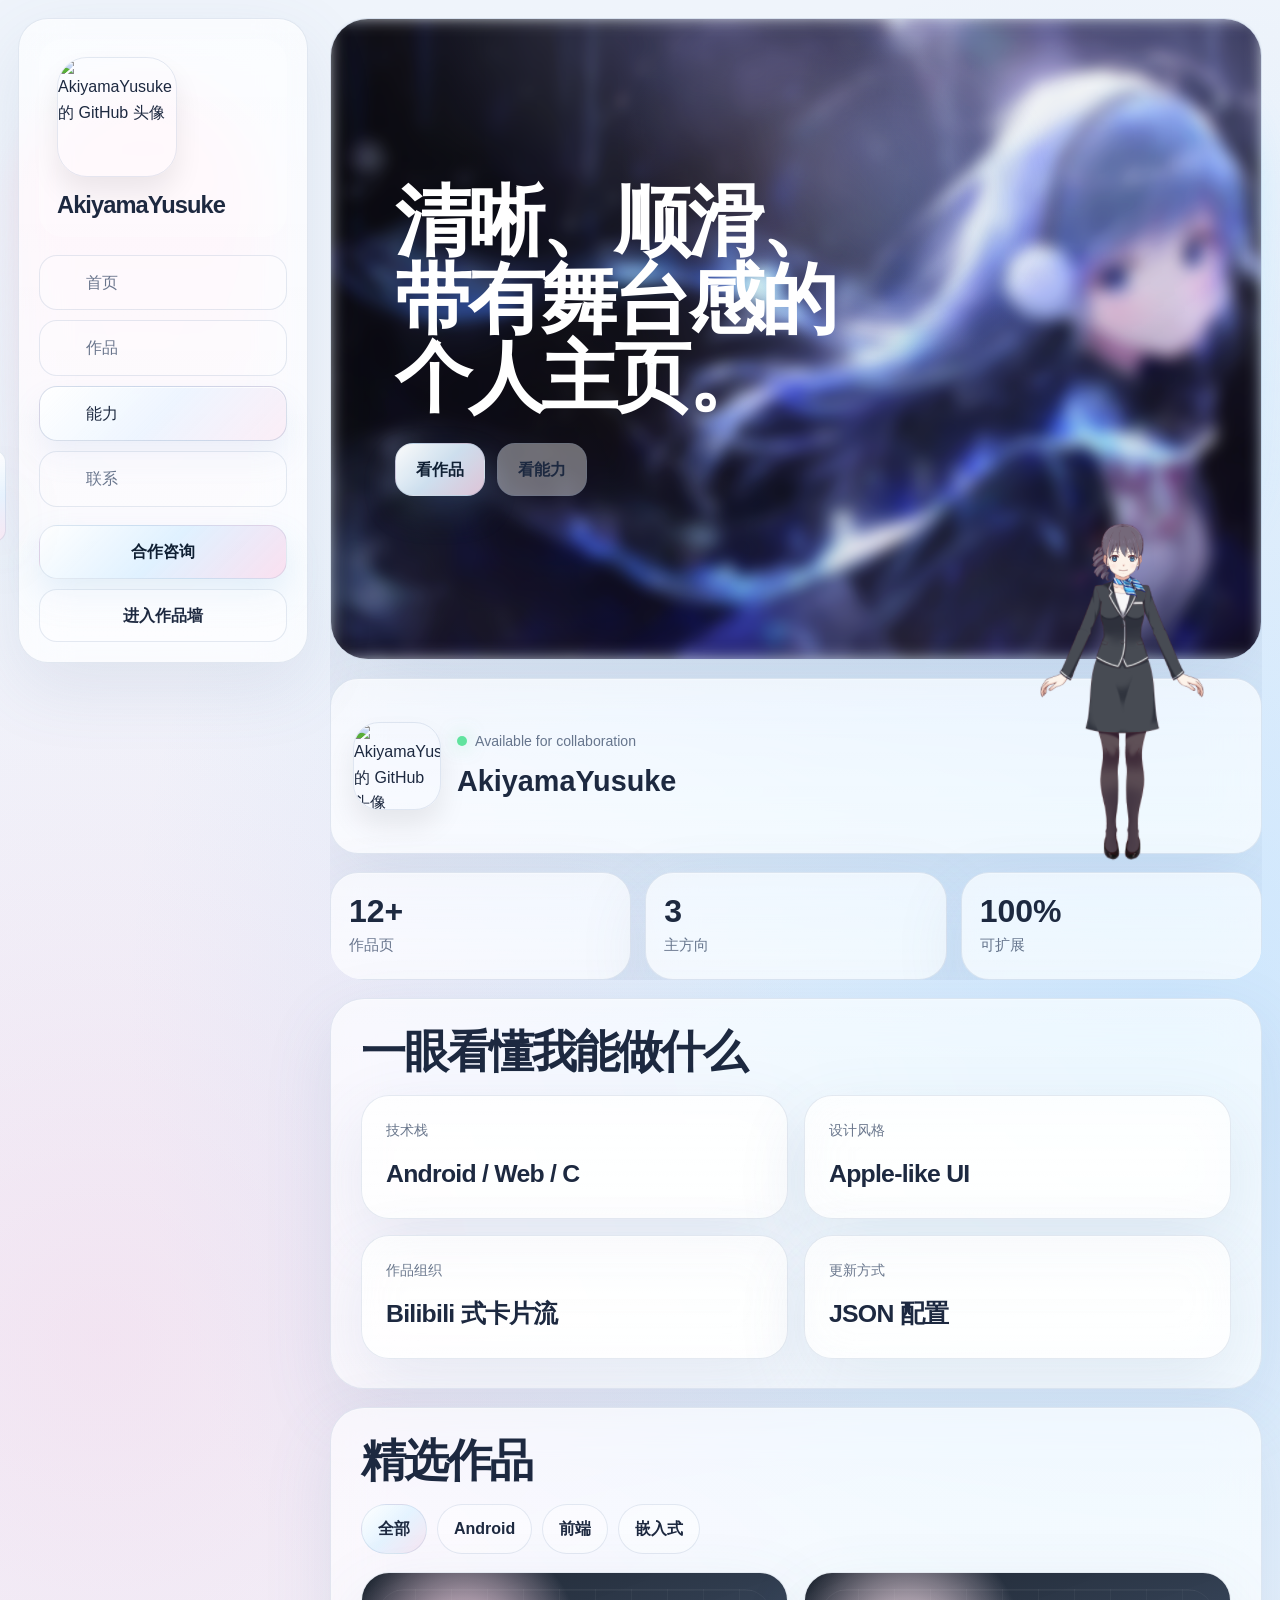
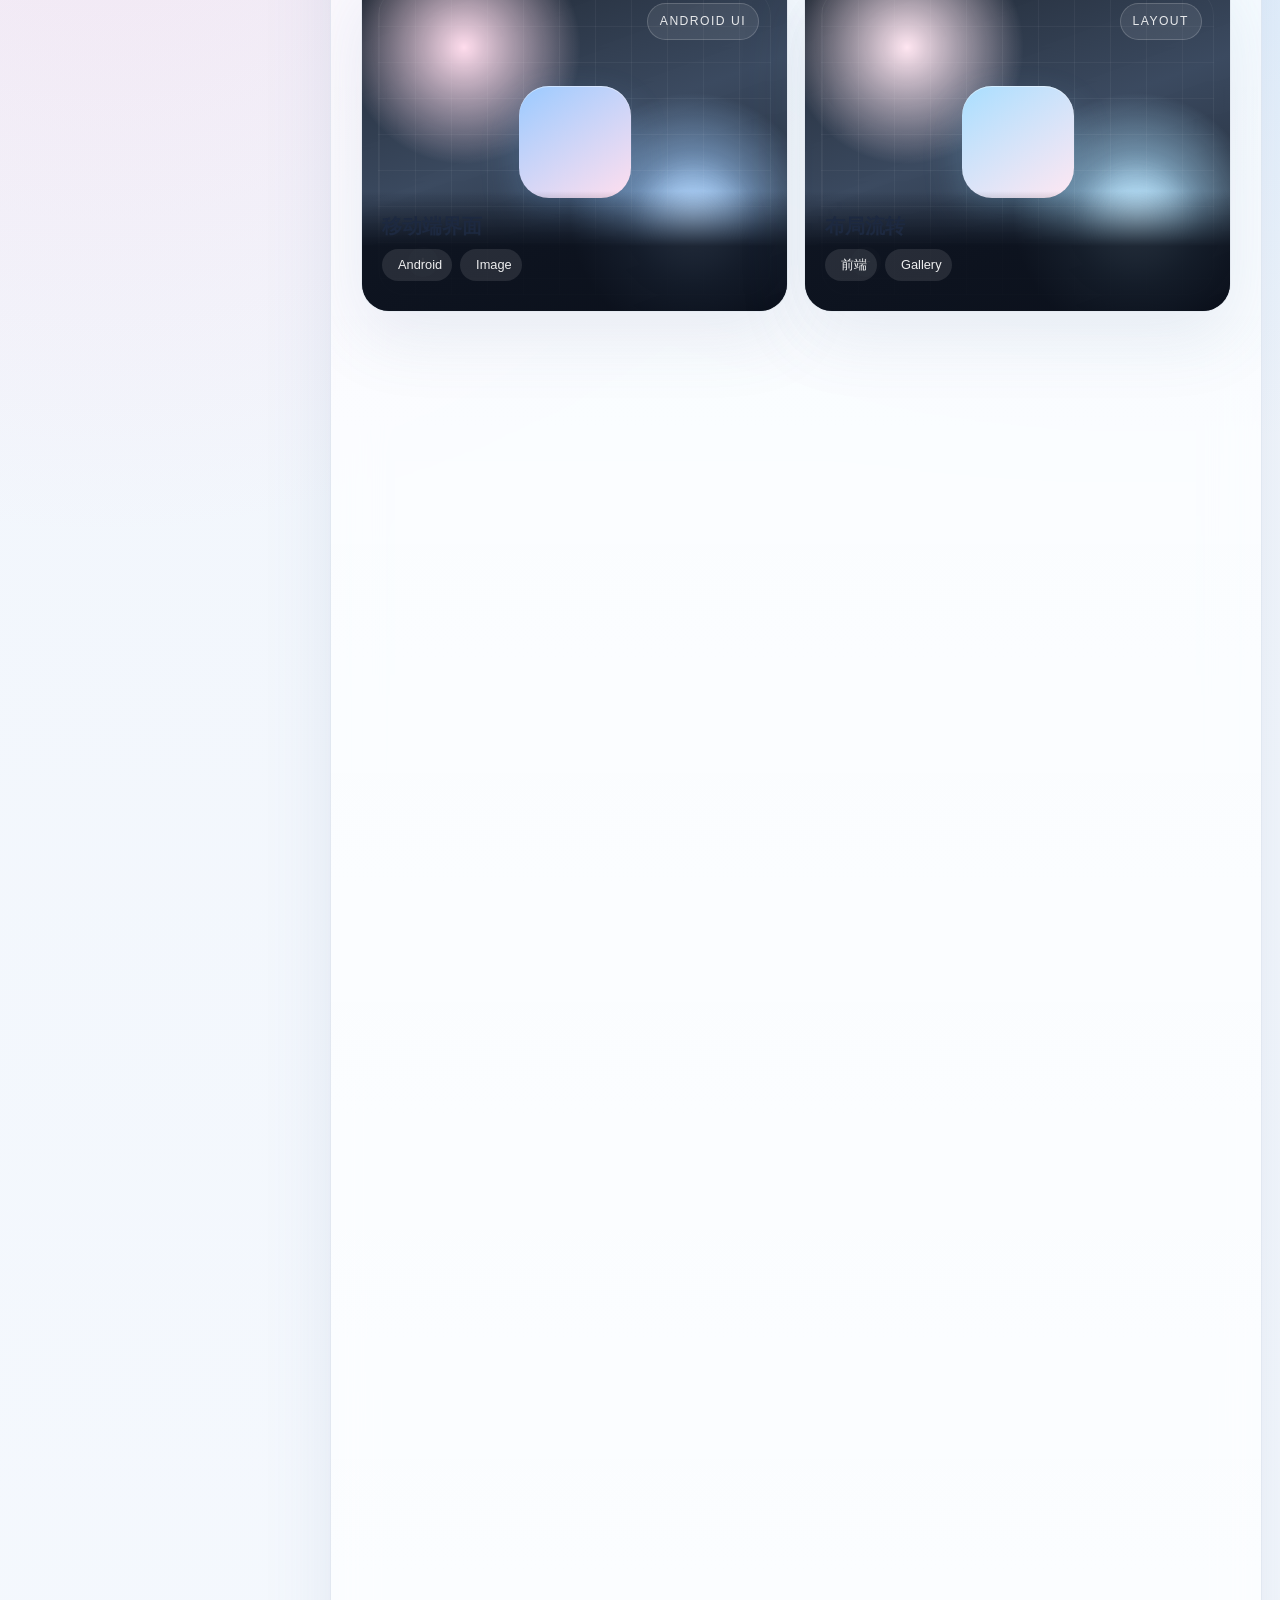
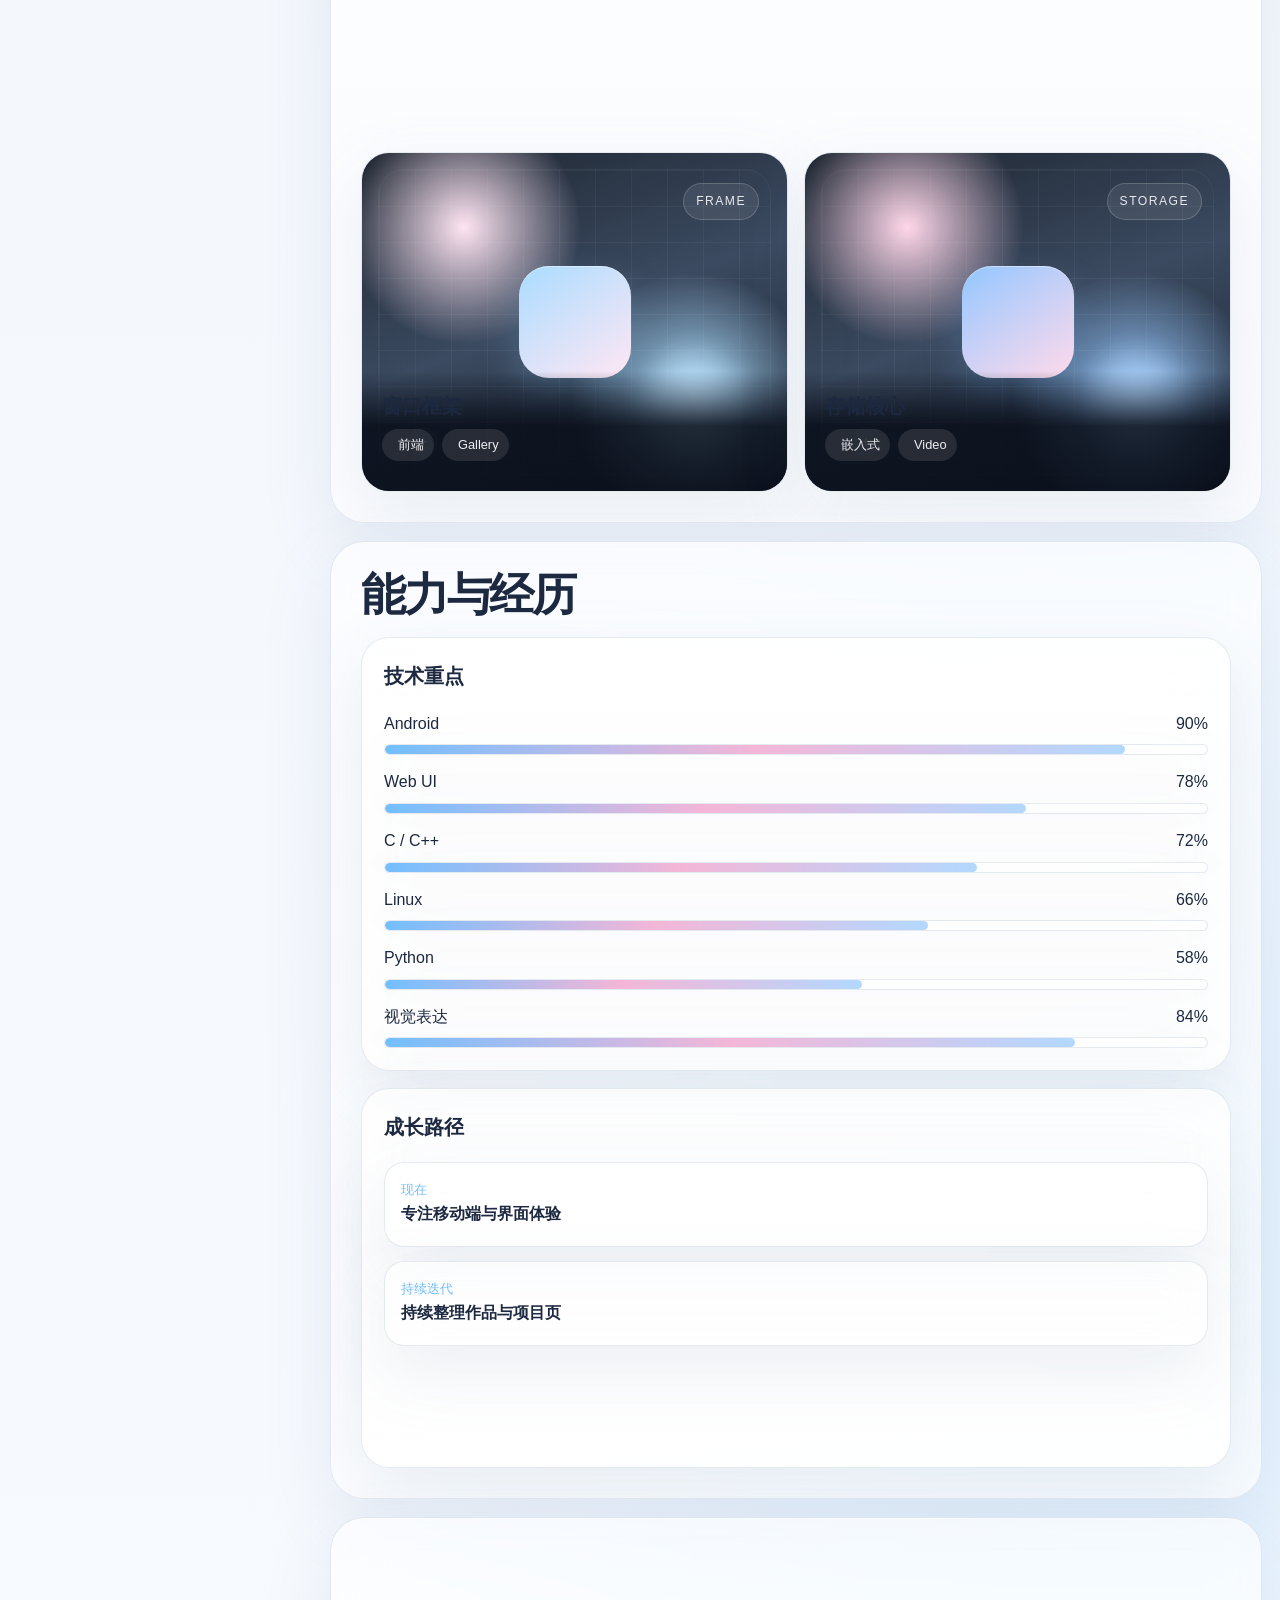
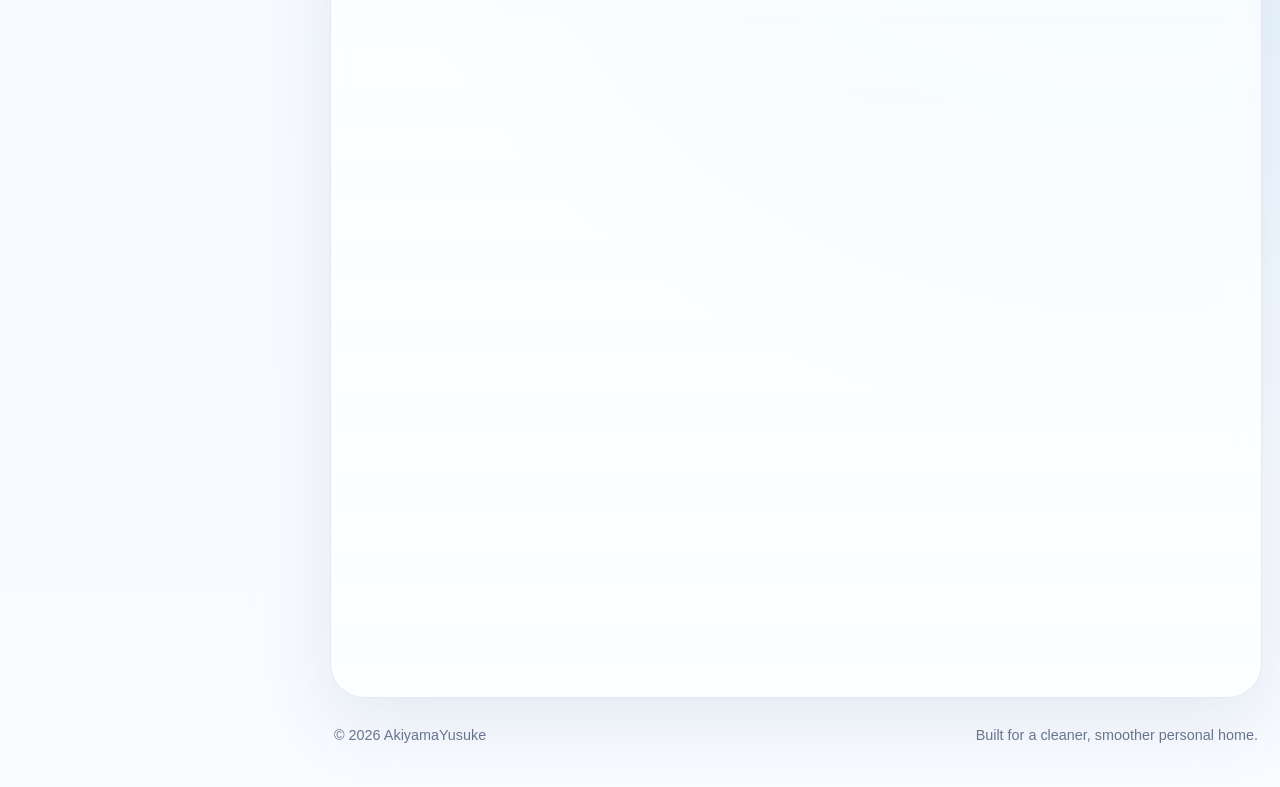
==== index.html @ f5b981e0 "更新网页架构" ====
<!DOCTYPE html>
<html lang="zh-CN" data-theme="light">
<head>
    <meta charset="utf-8">
    <meta http-equiv="X-UA-Compatible" content="IE=edge">
    <meta name="viewport" content="width=device-width, initial-scale=1">
    <meta name="description" content="Akiyama Yusuke 的个人主页，展示作品、技能和联系方式。">
    <meta name="theme-color" content="#eff5ff">
    <title>Akiyama Yusuke | Personal Home</title>
    <script>
        (function () {
            if (location.protocol !== 'file:') {
                return;
            }

            const serviceBase = 'http://127.0.0.1:8000';
            const targetUrl = `${serviceBase}/index.html${location.search || ''}${location.hash || ''}`;
            const probe = new Image();
            probe.onload = function () {
                location.replace(targetUrl);
            };
            probe.onerror = function () {
                document.documentElement.setAttribute('data-runtime-mode', 'file-fallback');
            };
            probe.src = `${serviceBase}/favicon.png?probe=20260507c`;
        })();
    </script>

    <link rel="icon" type="image/png" href="favicon.png">
    <link rel="stylesheet" href="css/font-awesome.min.css">
    <link rel="stylesheet" href="css/main.css">
</head>
<body>
    <canvas class="particle-trail" id="particleTrail" aria-hidden="true"></canvas>
    <canvas class="trail-overlay" id="trailOverlay" aria-hidden="true"></canvas>
    <canvas class="magic-trail" id="magicTrail" aria-hidden="true"></canvas>
    <button type="button" class="settings-trigger" id="settingsTrigger" aria-controls="settingsDrawer" aria-expanded="false" aria-label="打开设置">
        <i class="fa fa-chevron-right settings-trigger__arrow" aria-hidden="true"></i>
        <i class="fa fa-cog settings-trigger__gear" aria-hidden="true"></i>
    </button>
    <aside class="settings-drawer" id="settingsDrawer" aria-hidden="true">
        <div class="settings-drawer__panel">
            <div class="settings-drawer__head">
                <div>
                    <p class="eyebrow">Settings</p>
                    <h2>页面设置</h2>
                </div>
                <button type="button" class="settings-drawer__close" id="settingsClose" aria-label="关闭设置">
                    <i class="fa fa-times"></i>
                </button>
            </div>
            <div class="settings-drawer__content" id="settingsContent"></div>
        </div>
    </aside>
    <div class="page-shell">
        <div class="orb orb-pink"></div>
        <div class="orb orb-blue"></div>

        <aside class="sidebar glass-panel">
            <a class="brand" href="https://github.com/AkiyamaYusuke/" target="_blank" rel="noopener noreferrer" aria-label="打开 GitHub 主页">
                <img src="https://avatars.githubusercontent.com/u/79816362?v=4" alt="GitHub 头像" class="brand-avatar" id="brandAvatar">
                <span class="brand-copy">
                    <strong id="brandName">AkiyamaYusuke</strong>
                </span>
            </a>

            <nav class="sidebar-nav" aria-label="主导航">
                <a href="#home" class="nav-link is-active">
                    <i class="fa fa-home"></i>
                    <span>首页</span>
                </a>
                <a href="#portfolio" class="nav-link">
                    <i class="fa fa-play-circle"></i>
                    <span>作品</span>
                </a>
                <a href="#about" class="nav-link">
                    <i class="fa fa-diamond"></i>
                    <span>能力</span>
                </a>
                <a href="#contact" class="nav-link">
                    <i class="fa fa-envelope"></i>
                    <span>联系</span>
                </a>
            </nav>

            <div class="sidebar-actions">
                <a class="topbar-action" href="#contact">合作咨询</a>
                <a class="sidebar-ghost" href="#portfolio">进入作品墙</a>
            </div>
        </aside>

        <main class="content-stage">
            <section id="home" class="home-stage stage-panel">
                <div class="home-scene reveal">
                    <div class="home-backdrop tilt-card">
                        <div class="home-cover-layer" id="homeCoverLayer" aria-hidden="true"></div>
                        <div class="background-effects-layer" id="backgroundEffectsLayer" aria-hidden="true"></div>
                        <div class="background-overlay"></div>
                        <div class="home-copy">
                            <h2>清晰、顺滑、带有舞台感的个人主页。</h2>

                            <div class="home-actions">
                                <a class="btn btn-primary ripple" href="#portfolio">看作品</a>
                                <a class="btn btn-secondary ripple" href="#about">看能力</a>
                            </div>
                        </div>
                    </div>

                    <div class="home-meta-row">
                        <a class="glass-card profile-card tilt-card profile-link" href="https://github.com/AkiyamaYusuke/" target="_blank" rel="noopener noreferrer" aria-label="打开 GitHub 主页">
                            <img src="https://avatars.githubusercontent.com/u/79816362?v=4" alt="GitHub 头像" class="profile-image" id="profileAvatar">
                            <div>
                                <p class="profile-status"><span></span> Available for collaboration</p>
                                <h2 id="profileName">AkiyamaYusuke</h2>
                            </div>
                        </a>

                        <div class="home-metrics" id="homeMetrics"></div>
                    </div>
                </div>
            </section>

            <section class="section stage-panel">
                <div class="section-head reveal">
                    <div>
                        <h2>一眼看懂我能做什么</h2>
                    </div>
                </div>
                <div class="stats-grid" id="statsGrid"></div>
            </section>

            <section id="portfolio" class="section stage-panel">
                <div class="section-head reveal">
                    <div>
                        <h2>精选作品</h2>
                    </div>
                </div>

                <div class="filter-bar reveal" id="projectFilters" aria-label="作品筛选"></div>
                <div class="projects-grid" id="projectGrid"></div>
            </section>

            <section id="about" class="section stage-panel">
                <div class="section-head reveal">
                    <div>
                        <h2>能力与经历</h2>
                    </div>
                </div>

                <div class="split-grid">
                    <article class="glass-card reveal tilt-card">
                        <h3>技术重点</h3>
                        <div class="skills-list" id="skillsList"></div>
                    </article>

                    <article class="glass-card reveal tilt-card">
                        <h3>成长路径</h3>
                        <div class="timeline" id="timelineList"></div>
                    </article>
                </div>
            </section>

            <section id="contact" class="section stage-panel">
                <div class="section-head reveal">
                    <div>
                        <h2>联系我</h2>
                    </div>
                </div>

                <div class="contact-grid">
                    <article class="glass-card reveal tilt-card">
                        <h3>联系渠道</h3>
                        <div class="contact-list" id="contactList"></div>
                    </article>

                    <article class="glass-card reveal tilt-card">
                        <h3>快速入口</h3>
                        <div class="cta-stack">
                            <a class="btn btn-primary ripple" href="mailto:pymeia@163.com">发邮件</a>
                            <a class="btn btn-secondary ripple" href="https://github.com/AkiyamaYusuke/" target="_blank" rel="noopener noreferrer">看 GitHub</a>
                        </div>
                    </article>
                </div>
            </section>

            <footer class="footer">
                <span>© <span id="year"></span> <span id="footerName">Akiyama Yusuke</span></span>
                <span>Built for a cleaner, smoother personal home.</span>
            </footer>
        </main>
    </div>

    <section class="live2d-dock" id="live2dDock" aria-label="Live2D 角色">
        <div class="live2d-scale-popover" id="live2dScalePopover">
            <span>角色大小</span>
            <input type="range" id="dockScale" min="0.65" max="1.45" step="0.05" value="1">
        </div>
        <div class="live2d-stage" id="dockHandle">
            <iframe
                id="live2dFrame"
                class="live2d-frame"
                title="Live2D 角色"
                loading="eager"
                referrerpolicy="no-referrer"
            ></iframe>
            <div class="live2d-fallback" id="live2dFallback">
                <div class="fallback-orb"></div>
                <div class="fallback-face">
                    <span></span>
                    <span></span>
                    <i></i>
                </div>
            </div>
            <canvas id="live2dCanvas" class="live2d-canvas" aria-hidden="true"></canvas>
        </div>
    </section>

    <script src="js/effects/particle-primitives.js?v=20260507b"></script>
    <script src="js/effects/particle-network-effect.js?v=20260507b"></script>
    <script src="js/effects/trail-ripple-effect.js?v=20260507b"></script>
    <script src="js/effects/click-sigil-effect.js?v=20260507b"></script>
    <script src="js/effects/jellyfish-background-effect.js?v=20260507b"></script>
    <script src="js/effects/vendor/rainyday.js?v=20260507b"></script>
    <script src="js/effects/rain-glass-background-effect.js?v=20260507b"></script>
    <script src="js/config/runtime-path-resolver.js?v=20260507b"></script>
    <script src="js/config/generated-site-data.js?v=20260507b"></script>
    <script src="js/data/site-data-loader.js?v=20260507b"></script>
    <script src="js/settings/site-settings-store.js?v=20260507b"></script>
    <script src="js/settings/home-settings-config.js?v=20260507b"></script>
    <script src="js/settings/settings-drawer.js?v=20260507b"></script>
    <script src="js/background/background-effects-controller.js?v=20260507b"></script>
    <script src="js/live2d/live2d-dock-controller.js?v=20260507b"></script>
    <script src="js/main.js?v=20260507b"></script>
</body>
</html>
---- css/main.css ----
:root {
    --bg: #eff4fb;
    --bg-2: #f8fbff;
    --panel: rgba(255, 255, 255, 0.72);
    --panel-strong: rgba(255, 255, 255, 0.9);
    --panel-soft: rgba(255, 255, 255, 0.48);
    --line: rgba(96, 122, 168, 0.16);
    --line-strong: rgba(96, 122, 168, 0.24);
    --text: #1d2940;
    --muted: rgba(49, 66, 97, 0.72);
    --accent: #72bfff;
    --accent-2: #f4b6d7;
    --accent-3: #b3d8ff;
    --success: #60e39e;
    --shadow: 0 24px 70px rgba(88, 113, 154, 0.12);
    --shadow-strong: 0 32px 110px rgba(88, 113, 154, 0.18);
    --radius-xl: 34px;
    --radius-lg: 28px;
    --radius-md: 20px;
    --radius-sm: 14px;
    --sidebar-width: 318px;
    --cursor-x: 50%;
    --cursor-y: 30%;
    --home-cover-blur: 12px;
    --home-cover-scale: 1.035;
    --background-overlay-opacity: 0.72;
}

html[data-theme="dark"] {
    --bg: #09111d;
    --bg-2: #0d1728;
    --panel: rgba(18, 26, 43, 0.72);
    --panel-strong: rgba(18, 26, 43, 0.92);
    --panel-soft: rgba(18, 26, 43, 0.54);
    --line: rgba(255, 255, 255, 0.1);
    --line-strong: rgba(255, 255, 255, 0.18);
    --text: rgba(255, 255, 255, 0.94);
    --muted: rgba(255, 255, 255, 0.72);
    --accent: #84d4ff;
    --accent-2: #f4a8d0;
    --accent-3: #9ab9ff;
    --shadow: 0 24px 90px rgba(0, 0, 0, 0.28);
    --shadow-strong: 0 36px 130px rgba(0, 0, 0, 0.42);
}

* {
    box-sizing: border-box;
}

html {
    scroll-behavior: smooth;
}

body {
    margin: 0;
    min-height: 100vh;
    color: var(--text);
    background:
        radial-gradient(circle at 8% 24%, rgba(244, 182, 215, 0.28), transparent 18%),
        radial-gradient(circle at 91% 18%, rgba(114, 191, 255, 0.28), transparent 22%),
        radial-gradient(circle at 88% 80%, rgba(114, 191, 255, 0.16), transparent 18%),
        linear-gradient(180deg, var(--bg) 0%, var(--bg-2) 100%);
    font-family: -apple-system, BlinkMacSystemFont, "SF Pro Display", "SF Pro Text", "Segoe UI", sans-serif;
    line-height: 1.6;
    -webkit-font-smoothing: antialiased;
    text-rendering: optimizeLegibility;
    overflow-x: hidden;
}

body.settings-open {
    overflow: hidden;
}

body::before,
body::after {
    content: "";
    position: fixed;
    inset: 0;
    pointer-events: none;
}

body::before {
    background-image:
        linear-gradient(rgba(255, 255, 255, 0.035) 1px, transparent 1px),
        linear-gradient(90deg, rgba(255, 255, 255, 0.035) 1px, transparent 1px);
    background-size: 52px 52px;
    mask-image: radial-gradient(circle at center, black, transparent 82%);
    opacity: 0.2;
}

body::after {
    background: radial-gradient(circle at var(--cursor-x) var(--cursor-y), rgba(138, 206, 255, 0.16), transparent 20%);
    mix-blend-mode: screen;
}

a {
    color: inherit;
    text-decoration: none;
}

img,
canvas {
    display: block;
    max-width: 100%;
}

button,
input {
    font: inherit;
}

button {
    border: 0;
    background: none;
    color: inherit;
}

.page-shell {
    position: relative;
    display: grid;
    grid-template-columns: var(--sidebar-width) minmax(0, 1fr);
    gap: 22px;
    width: min(1460px, calc(100% - 36px));
    margin: 18px auto 40px;
    align-items: start;
}

.orb {
    position: fixed;
    inset: auto;
    width: 250px;
    height: 520px;
    border-radius: 999px;
    pointer-events: none;
    filter: blur(18px);
    opacity: 0.72;
    z-index: 0;
}

.orb-pink {
    left: 18px;
    top: 84px;
    background: linear-gradient(180deg, rgba(255, 214, 228, 0.82), rgba(255, 196, 222, 0.08));
}

.orb-blue {
    right: 22px;
    top: 64px;
    background: linear-gradient(180deg, rgba(168, 226, 255, 0.82), rgba(168, 226, 255, 0.1));
}

.glass-panel,
.section,
.glass-card,
.metric-card,
.stat-card,
.project-card,
.contact-item,
.timeline-item,
.skill-track {
    border: 1px solid var(--line);
    background: linear-gradient(180deg, color-mix(in srgb, var(--panel) 92%, transparent), color-mix(in srgb, var(--panel-strong) 78%, transparent));
    box-shadow: inset 0 1px 0 rgba(255, 255, 255, 0.24), var(--shadow);
    backdrop-filter: blur(24px) saturate(145%);
}

.particle-trail,
.trail-overlay,
.magic-trail {
    position: fixed;
    left: 0;
    top: 0;
    width: 100vw;
    height: 100vh;
    pointer-events: none;
    z-index: 118;
    opacity: 0.95;
}

.magic-trail {
    z-index: 120;
}

.trail-overlay {
    z-index: 119;
}

.settings-trigger {
    position: fixed;
    left: -8px;
    top: 50%;
    z-index: 130;
    display: flex;
    align-items: center;
    justify-content: center;
    gap: 6px;
    width: 14px;
    height: 92px;
    padding: 0 3px 0 7px;
    border-radius: 0 12px 12px 0;
    border: 1px solid var(--line);
    background: linear-gradient(180deg, rgba(255,255,255,0.9), rgba(230,243,255,0.82), rgba(251,230,242,0.82));
    box-shadow: var(--shadow);
    backdrop-filter: blur(18px) saturate(150%);
    overflow: hidden;
    transition: left 220ms ease, width 220ms ease, background 220ms ease, box-shadow 220ms ease, transform 220ms ease, opacity 220ms ease;
}

.settings-trigger:hover,
.settings-trigger:focus-visible,
.settings-trigger.is-open {
    left: 0;
    width: 48px;
}

.settings-trigger__arrow,
.settings-trigger__gear {
    color: color-mix(in srgb, var(--text) 82%, transparent);
    transition: opacity 220ms ease, transform 220ms ease;
}

.settings-trigger__arrow {
    font-size: 12px;
    opacity: 0.95;
    transform: translateX(0);
}

.settings-trigger__gear {
    font-size: 13px;
    opacity: 0;
    transform: translateX(-8px) rotate(-48deg) scale(0.82);
}

.settings-trigger:hover .settings-trigger__gear,
.settings-trigger:focus-visible .settings-trigger__gear,
.settings-trigger.is-open .settings-trigger__gear {
    opacity: 1;
    transform: translateX(0) rotate(0deg) scale(1);
}

.settings-trigger.is-open .settings-trigger__arrow {
    transform: rotate(180deg);
}

.settings-trigger.is-open {
    background: linear-gradient(180deg, rgba(255,255,255,0.98), rgba(210,235,255,0.88), rgba(247,220,236,0.88));
}

.settings-drawer {
    position: fixed;
    inset: 0;
    z-index: 129;
    pointer-events: none;
    background: rgba(6, 10, 18, 0);
    transition: background 220ms ease;
}

.settings-drawer.is-open {
    pointer-events: auto;
    background: rgba(6, 10, 18, 0.18);
}

.settings-drawer__panel {
    position: absolute;
    left: 68px;
    top: 50%;
    transform: translate3d(-18px, -50%, 0);
    width: min(360px, calc(100vw - 96px));
    max-height: calc(100vh - 48px);
    overflow: auto;
    padding: 20px;
    border-radius: 28px;
    border: 1px solid var(--line);
    background: linear-gradient(180deg, rgba(255,255,255,0.94), rgba(239,246,255,0.88), rgba(252,236,244,0.88));
    box-shadow: var(--shadow-strong);
    backdrop-filter: blur(22px) saturate(160%);
    opacity: 0;
    transition: transform 220ms ease, opacity 220ms ease;
}

.settings-drawer.is-open .settings-drawer__panel {
    transform: translate3d(0, -50%, 0);
    opacity: 1;
}

.settings-drawer__head,
.settings-item__row,
.settings-toggle {
    display: flex;
    align-items: center;
    justify-content: space-between;
    gap: 16px;
}

.settings-drawer__close {
    display: grid;
    place-items: center;
    width: 40px;
    height: 40px;
    border-radius: 14px;
    border: 1px solid var(--line);
    background: rgba(255,255,255,0.58);
}

.settings-drawer__content,
.settings-section,
.settings-section__body,
.settings-choice {
    display: grid;
    gap: 14px;
}

.settings-drawer__content {
    margin-top: 18px;
}

.settings-section {
    padding: 16px;
    border-radius: 22px;
    border: 1px solid var(--line);
    background: rgba(255,255,255,0.34);
}

.settings-section__head h3,
.settings-item__label,
.settings-toggle__label {
    margin: 0;
}

.settings-item,
.settings-toggle {
    padding: 14px;
    border-radius: 18px;
    border: 1px solid var(--line);
    background: rgba(255,255,255,0.48);
}

.settings-choice {
    grid-template-columns: repeat(3, minmax(0, 1fr));
}

.settings-choice__option {
    padding: 12px 10px;
    border-radius: 14px;
    border: 1px solid var(--line);
    background: rgba(255,255,255,0.45);
    color: var(--muted);
}

.settings-choice__option.is-active,
.settings-toggle.is-active {
    color: var(--text);
    background: linear-gradient(135deg, rgba(255,255,255,0.96), rgba(223,242,255,0.84), rgba(249,226,239,0.8));
    border-color: var(--line-strong);
}

.settings-range {
    width: 100%;
    accent-color: var(--accent);
    cursor: pointer;
}

.settings-range::-webkit-slider-thumb {
    cursor: pointer;
}

.settings-range::-moz-range-thumb {
    cursor: pointer;
}

.settings-drawer.is-scrubbing .settings-drawer__panel {
    will-change: transform;
}

.settings-toggle__pill {
    position: relative;
    width: 48px;
    height: 28px;
    flex: 0 0 auto;
    border-radius: 999px;
    background: rgba(136, 154, 184, 0.26);
    border: 1px solid rgba(96, 122, 168, 0.14);
}

.settings-toggle__dot {
    position: absolute;
    top: 3px;
    left: 3px;
    width: 20px;
    height: 20px;
    border-radius: 50%;
    background: rgba(255, 255, 255, 0.96);
    box-shadow: 0 6px 14px rgba(60, 84, 122, 0.18);
    transition: transform 180ms ease;
}

.settings-toggle.is-active .settings-toggle__pill {
    background: linear-gradient(135deg, rgba(114, 191, 255, 0.9), rgba(244, 182, 215, 0.76));
    border-color: rgba(114, 191, 255, 0.28);
}

.settings-toggle.is-active .settings-toggle__dot {
    transform: translateX(20px);
}

.pointer-burst {
    position: fixed;
    left: 0;
    top: 0;
    width: 18px;
    height: 18px;
    margin-left: -9px;
    margin-top: -9px;
    border-radius: 50%;
    border: 1px solid rgba(114, 191, 255, 0.72);
    box-shadow: 0 0 0 8px rgba(244, 182, 215, 0.14);
    pointer-events: none;
    z-index: 119;
    animation: pointer-burst 620ms ease-out forwards;
}

@keyframes pointer-burst {
    0% {
        opacity: 0.9;
        transform: scale(0.7);
    }
    100% {
        opacity: 0;
        transform: scale(4.2);
    }
}

.sidebar {
    position: sticky;
    top: 18px;
    z-index: 3;
    display: grid;
    gap: 18px;
    padding: 20px;
    border-radius: 30px;
}

.brand {
    display: flex;
    flex-direction: column;
    align-items: flex-start;
    gap: 16px;
    padding: 18px;
    border-radius: 24px;
    background: rgba(255, 255, 255, 0.28);
    transition: transform 180ms ease, background 180ms ease, box-shadow 180ms ease;
}

.brand:hover,
.nav-link:hover,
.btn:hover,
.topbar-action:hover,
.sidebar-ghost:hover {
    transform: translateY(-1px);
}

.brand-avatar {
    width: 120px;
    height: 120px;
    border-radius: 30px;
    object-fit: cover;
    border: 1px solid var(--line);
    box-shadow: 0 16px 28px rgba(0, 0, 0, 0.08);
}

.brand-copy {
    display: flex;
    flex-direction: column;
    gap: 6px;
    min-width: 0;
    width: 100%;
}

.brand-copy strong {
    font-size: 1.48rem;
    line-height: 1.08;
    letter-spacing: -0.04em;
}

.brand-copy small {
    font-size: 0.96rem;
    line-height: 1.45;
}

.brand-copy small {
    color: var(--muted);
}

.eyebrow {
    margin: 0;
    color: var(--accent);
    font-size: 0.8rem;
    letter-spacing: 0.18em;
    text-transform: uppercase;
}

.sidebar-nav {
    display: grid;
    gap: 10px;
}

.nav-link,
.btn,
.topbar-action,
.sidebar-ghost {
    transition: transform 180ms ease, background 180ms ease, color 180ms ease, border-color 180ms ease, box-shadow 180ms ease, opacity 180ms ease;
}

.nav-link {
    display: flex;
    align-items: center;
    gap: 12px;
    padding: 14px 16px;
    border: 1px solid var(--line);
    border-radius: 18px;
    color: var(--muted);
    background: rgba(255, 255, 255, 0.22);
}

.nav-link i {
    width: 18px;
    text-align: center;
}

.nav-link.is-active {
    color: var(--text);
    background: linear-gradient(135deg, rgba(255, 255, 255, 0.96), rgba(234, 244, 255, 0.82), rgba(251, 234, 244, 0.76));
    border-color: var(--line-strong);
    box-shadow: inset 0 1px 0 rgba(255, 255, 255, 0.7), 0 16px 30px rgba(120, 168, 217, 0.12);
}

.theme-card,
.effects-card {
    display: none;
}

.sidebar-actions {
    display: grid;
    gap: 10px;
}

.topbar-action,
.btn,
.sidebar-ghost {
    display: inline-flex;
    align-items: center;
    justify-content: center;
    gap: 8px;
    border-radius: 18px;
    cursor: pointer;
}

.topbar-action,
.btn-primary {
    color: #102034;
    background: linear-gradient(135deg, rgba(255, 255, 255, 0.98), rgba(221, 240, 255, 0.92), rgba(250, 220, 238, 0.88));
    box-shadow: 0 16px 34px rgba(115, 176, 224, 0.18);
}

.topbar-action,
.sidebar-ghost,
.btn {
    padding: 13px 18px;
    border: 1px solid var(--line);
    font-weight: 600;
}

.sidebar-ghost,
.btn-secondary,
.filter-btn {
    background: color-mix(in srgb, var(--panel-soft) 82%, transparent);
    color: var(--text);
}

.content-stage {
    position: relative;
    z-index: 2;
    display: grid;
    gap: 18px;
}

.stage-panel,
.section {
    position: relative;
    overflow: hidden;
    border-radius: var(--radius-xl);
}

.section {
    padding: 30px;
}

.home-stage {
    padding: 0;
    background: transparent;
    border: 0;
    box-shadow: none;
}

.home-scene {
    display: grid;
    gap: 18px;
}

.home-backdrop {
    position: relative;
    min-height: 640px;
    overflow: hidden;
    border-radius: 38px;
    border: 1px solid var(--line);
    box-shadow: var(--shadow-strong);
    transform-style: preserve-3d;
}

.home-backdrop::after {
    content: "";
    position: absolute;
    inset: -18%;
    background:
        radial-gradient(circle at var(--cursor-x) var(--cursor-y), rgba(255, 214, 233, 0.15), transparent 20%),
        radial-gradient(circle at calc(var(--cursor-x) + 8%) calc(var(--cursor-y) + 4%), rgba(114, 191, 255, 0.12), transparent 18%);
    pointer-events: none;
}

.home-cover-layer,
.home-cover-image,
.home-cover-icon,
.background-effects-layer {
    position: absolute;
    inset: 0;
    width: 100%;
    height: 100%;
}

.home-cover-image {
    object-fit: cover;
    filter: blur(var(--home-cover-blur)) saturate(1.06) contrast(1.02);
    transform: scale(var(--home-cover-scale)) translate3d(var(--home-shift-x, 0px), var(--home-shift-y, 0px), 0);
    transition: transform 180ms ease-out;
}

.home-cover-icon {
    overflow: hidden;
    background:
        radial-gradient(circle at 24% 24%, color-mix(in srgb, var(--cover-accent-soft) 92%, white) 0%, transparent 26%),
        radial-gradient(circle at 78% 70%, color-mix(in srgb, var(--cover-accent) 78%, white) 0%, transparent 28%),
        linear-gradient(140deg, rgba(18, 29, 44, 0.9), rgba(29, 44, 68, 0.82) 48%, rgba(14, 22, 34, 0.92));
    transform: scale(var(--home-cover-scale)) translate3d(var(--home-shift-x, 0px), var(--home-shift-y, 0px), 0);
    transition: transform 180ms ease-out;
}

.home-cover-grid,
.home-cover-rings,
.home-cover-core {
    position: absolute;
    inset: 0;
}

.home-cover-grid {
    background-image:
        linear-gradient(rgba(255, 255, 255, 0.06) 1px, transparent 1px),
        linear-gradient(90deg, rgba(255, 255, 255, 0.06) 1px, transparent 1px);
    background-size: 54px 54px;
    mask-image: linear-gradient(180deg, rgba(0, 0, 0, 0.95), rgba(0, 0, 0, 0.24));
}

.home-cover-core {
    display: grid;
    place-items: center;
    gap: 18px;
}

.home-cover-core i {
    width: 164px;
    height: 164px;
    display: grid;
    place-items: center;
    border-radius: 34px;
    font-size: 4.6rem;
    color: rgba(255, 255, 255, 0.94);
    background: linear-gradient(145deg, color-mix(in srgb, var(--cover-accent) 72%, white), color-mix(in srgb, var(--cover-accent-soft) 78%, white));
    box-shadow:
        0 28px 60px color-mix(in srgb, var(--cover-accent) 26%, transparent),
        inset 0 1px 0 rgba(255, 255, 255, 0.48);
}

.home-cover-badge {
    position: absolute;
    top: 78px;
    left: 78px;
    padding: 10px 16px;
    border-radius: 999px;
    letter-spacing: 0.16em;
    text-transform: uppercase;
    font-size: 0.84rem;
    color: rgba(255, 255, 255, 0.88);
    border: 1px solid rgba(255, 255, 255, 0.22);
    background: rgba(255, 255, 255, 0.09);
    backdrop-filter: blur(12px);
}

.home-orbit {
    position: absolute;
    width: 56px;
    height: 56px;
    display: grid;
    place-items: center;
    border-radius: 18px;
    color: rgba(255, 255, 255, 0.86);
    background: rgba(255, 255, 255, 0.08);
    border: 1px solid rgba(255, 255, 255, 0.16);
    box-shadow: 0 16px 34px rgba(13, 22, 38, 0.28);
}

.home-orbit-1 { top: 112px; right: 128px; }
.home-orbit-2 { top: 210px; left: 132px; }
.home-orbit-3 { bottom: 110px; right: 160px; }
.home-orbit-4 { bottom: 82px; left: 220px; }

.background-overlay {
    position: absolute;
    inset: 0;
    background:
        linear-gradient(90deg, rgba(17, 23, 36, 0.58) 0%, rgba(17, 23, 36, 0.34) 38%, rgba(17, 23, 36, 0.16) 100%),
        radial-gradient(circle at 24% 72%, rgba(244, 182, 215, 0.22), transparent 26%),
        radial-gradient(circle at 82% 20%, rgba(114, 191, 255, 0.2), transparent 28%);
    opacity: var(--background-overlay-opacity);
}

.background-effects-layer {
    z-index: 0;
    pointer-events: none;
}

.background-effects-layer > canvas,
.background-rain-source,
.background-rain-canvas {
    position: absolute;
    inset: 0;
}

.background-jellyfish__bubbles,
.background-rain-canvas {
    width: 100%;
    height: 100%;
    opacity: 0;
    transition: opacity 220ms ease;
    z-index: 1;
}

.background-rain-canvas.is-active,
.background-effects-layer.is-active .background-jellyfish__bubbles {
    opacity: 1;
}

.background-rain-source {
    position: absolute;
    inset: 0;
    width: 100%;
    height: 100%;
    object-fit: cover;
    opacity: 0;
    pointer-events: none;
}

.background-jellyfish__float {
    position: absolute;
    right: 2%;
    bottom: 0;
    width: min(14vw, 150px);
    opacity: 0;
    filter: drop-shadow(0 24px 60px rgba(114, 191, 255, 0.18));
    transition: opacity 220ms ease;
    z-index: 1;
}

.background-effects-layer.is-active .background-jellyfish__float {
    opacity: 0.9;
}

.background-jellyfish__svg {
    width: 100%;
    height: auto;
}

.home-copy {
    position: relative;
    z-index: 1;
    display: flex;
    flex-direction: column;
    justify-content: center;
    min-height: 640px;
    max-width: 760px;
    padding: 70px 64px;
    color: white;
}

.nav-link:hover,
.btn:hover,
.topbar-action:hover,
.sidebar-ghost:hover,
.metric-card:hover,
.stat-card:hover,
.contact-item:hover,
.timeline-item:hover {
    box-shadow: inset 0 1px 0 rgba(255, 255, 255, 0.36), 0 18px 38px rgba(114, 191, 255, 0.12);
}

.home-copy h2,
.section-head h2 {
    margin: 0;
    line-height: 1.02;
    letter-spacing: -0.05em;
}

.home-copy h2 {
    font-size: clamp(3rem, 6vw, 5.9rem);
    max-width: 10.5ch;
}

.home-actions,
.cta-stack {
    display: flex;
    flex-wrap: wrap;
    gap: 12px;
    margin-top: 26px;
}

.btn {
    padding: 13px 20px;
}

.home-meta-row {
    display: grid;
    grid-template-columns: minmax(320px, 440px) minmax(0, 1fr);
    gap: 18px;
}

.glass-card {
    padding: 22px;
    border-radius: var(--radius-lg);
}

.profile-card {
    display: flex;
    align-items: center;
    gap: 16px;
    min-height: 176px;
}

.profile-image {
    width: 88px;
    height: 88px;
    border-radius: 26px;
    object-fit: cover;
    border: 1px solid var(--line);
    box-shadow: 0 16px 28px rgba(0, 0, 0, 0.08);
}

.profile-status {
    display: inline-flex;
    align-items: center;
    gap: 8px;
    margin: 0 0 6px;
    color: var(--muted);
    font-size: 0.88rem;
}

.profile-status span {
    width: 10px;
    height: 10px;
    border-radius: 50%;
    background: var(--success);
    box-shadow: 0 0 18px rgba(96, 227, 158, 0.56);
}

.profile-card h2 {
    margin: 0;
    font-size: 1.8rem;
}

.home-metrics {
    display: grid;
    grid-template-columns: repeat(3, minmax(0, 1fr));
    gap: 14px;
}

.metric-card {
    padding: 22px 18px;
    border-radius: var(--radius-lg);
}

.metric-card strong {
    display: block;
    font-size: 2rem;
    line-height: 1.02;
}

.metric-card span {
    display: block;
    margin-top: 6px;
    color: var(--muted);
    font-size: 0.92rem;
}

.section-head {
    display: flex;
    align-items: end;
    justify-content: space-between;
    gap: 24px;
    margin-bottom: 20px;
}

.section-head h2 {
    font-size: clamp(2rem, 3.5vw, 3.3rem);
}

.stats-grid,
.projects-grid {
    display: grid;
    grid-template-columns: repeat(3, minmax(0, 1fr));
    gap: 16px;
}

.stat-card {
    padding: 24px;
    border-radius: var(--radius-lg);
}

.stat-card .label,
.contact-item .label {
    color: var(--muted);
    font-size: 0.86rem;
}

.stat-card .value {
    margin-top: 12px;
    font-size: 1.55rem;
    font-weight: 700;
    letter-spacing: -0.03em;
}

.filter-bar {
    display: flex;
    flex-wrap: wrap;
    gap: 10px;
    margin-bottom: 18px;
}

.filter-btn {
    padding: 11px 16px;
    border-radius: 999px;
}

.filter-btn.is-active {
    background: linear-gradient(135deg, rgba(255, 255, 255, 0.98), rgba(223, 242, 255, 0.84), rgba(248, 224, 238, 0.78));
}

.project-card {
    position: relative;
    overflow: hidden;
    min-height: 340px;
    border-radius: var(--radius-lg);
    transform-style: preserve-3d;
}

.project-thumb {
    position: absolute;
    inset: 0;
    width: 100%;
    height: 100%;
    object-fit: cover;
    transition: transform 320ms ease, opacity 320ms ease;
}

.project-thumb--icon {
    display: block;
    background:
        radial-gradient(circle at 24% 22%, color-mix(in srgb, var(--cover-accent-soft) 86%, white) 0%, transparent 28%),
        radial-gradient(circle at 78% 72%, color-mix(in srgb, var(--cover-accent) 74%, white) 0%, transparent 30%),
        linear-gradient(160deg, rgba(15, 23, 35, 0.94), rgba(32, 49, 74, 0.88) 48%, rgba(15, 23, 35, 0.96));
}

.project-thumb__mesh,
.project-thumb__glow,
.project-thumb__core,
.project-thumb__badge,
.project-thumb__mini {
    position: absolute;
}

.project-thumb__mesh {
    inset: 16px;
    border-radius: 26px;
    border: 1px solid rgba(255, 255, 255, 0.08);
    background-image:
        linear-gradient(rgba(255, 255, 255, 0.06) 1px, transparent 1px),
        linear-gradient(90deg, rgba(255, 255, 255, 0.06) 1px, transparent 1px);
    background-size: 36px 36px;
    mask-image: radial-gradient(circle at 50% 54%, rgba(0, 0, 0, 0.95), rgba(0, 0, 0, 0.55));
}

.project-thumb__glow {
    inset: auto 30px 26px auto;
    width: 128px;
    height: 128px;
    border-radius: 50%;
    background: radial-gradient(circle, color-mix(in srgb, var(--cover-accent) 50%, white), transparent 68%);
    filter: blur(8px);
    opacity: 0.9;
}

.project-thumb__core {
    left: 50%;
    top: 50%;
    width: 112px;
    height: 112px;
    transform: translate(-50%, -50%);
    display: grid;
    place-items: center;
    border-radius: 30px;
    font-size: 3rem;
    color: rgba(255, 255, 255, 0.96);
    background: linear-gradient(145deg, color-mix(in srgb, var(--cover-accent) 78%, white), color-mix(in srgb, var(--cover-accent-soft) 82%, white));
    box-shadow:
        0 18px 38px color-mix(in srgb, var(--cover-accent) 24%, transparent),
        inset 0 1px 0 rgba(255, 255, 255, 0.42);
}

.project-thumb__badge {
    right: 28px;
    top: 30px;
    padding: 8px 12px;
    border-radius: 999px;
    border: 1px solid rgba(255, 255, 255, 0.18);
    background: rgba(255, 255, 255, 0.08);
    color: rgba(255, 255, 255, 0.88);
    font-size: 0.76rem;
    letter-spacing: 0.12em;
    text-transform: uppercase;
}

.project-thumb__mini {
    display: grid;
    place-items: center;
    color: rgba(255, 255, 255, 0.62);
}

.project-thumb__mini-a {
    right: 34px;
    bottom: 40px;
    font-size: 1.4rem;
}

.project-thumb__mini-b {
    right: 82px;
    bottom: 84px;
    font-size: 1rem;
}

.project-thumb__mini-c {
    left: 46px;
    bottom: 34px;
    width: 30px;
    height: 30px;
    border-radius: 50%;
    font-size: 1rem;
    background: rgba(255, 255, 255, 0.08);
}

.project-overlay {
    position: absolute;
    inset: auto 0 0;
    z-index: 1;
    padding: 20px;
    background: linear-gradient(180deg, transparent, rgba(8, 13, 24, 0.86) 46%);
}

.project-card:hover .project-thumb {
    transform: scale(1.04);
    opacity: 0.94;
}

.project-title {
    margin: 0 0 6px;
    font-size: 1.24rem;
}

.project-meta {
    display: flex;
    flex-wrap: wrap;
    gap: 8px;
    margin-bottom: 10px;
}

.chip {
    display: inline-flex;
    align-items: center;
    gap: 6px;
    padding: 6px 10px;
    border-radius: 999px;
    background: rgba(255, 255, 255, 0.1);
    color: rgba(255, 255, 255, 0.92);
    font-size: 0.8rem;
}

.project-desc {
    margin: 0;
    color: rgba(255, 255, 255, 0.82);
    font-size: 0.92rem;
}

.split-grid,
.contact-grid {
    display: grid;
    grid-template-columns: repeat(2, minmax(0, 1fr));
    gap: 16px;
}

.split-grid .glass-card h3,
.contact-grid .glass-card h3 {
    margin: 0 0 18px;
    font-size: 1.28rem;
}

.skills-list,
.timeline,
.contact-list {
    display: grid;
    gap: 14px;
}

.skill {
    display: grid;
    gap: 8px;
}

.skill-head {
    display: flex;
    justify-content: space-between;
    gap: 14px;
}

.skill-track {
    height: 11px;
    overflow: hidden;
    border-radius: 999px;
}

.skill-fill {
    height: 100%;
    border-radius: inherit;
    background: linear-gradient(90deg, var(--accent), var(--accent-2), var(--accent-3));
}

.timeline-item,
.contact-item {
    padding: 16px;
    border-radius: var(--radius-md);
}

.timeline-item h4 {
    margin: 0 0 4px;
}

.timeline-item .time {
    color: var(--accent);
    font-size: 0.84rem;
}

.contact-item {
    display: flex;
    align-items: center;
    justify-content: space-between;
    gap: 12px;
}

.contact-item .value {
    font-weight: 600;
}

.footer {
    display: flex;
    flex-wrap: wrap;
    justify-content: space-between;
    gap: 12px;
    padding: 8px 4px 0;
    color: var(--muted);
    font-size: 0.9rem;
}

.reveal {
    opacity: 0;
    transform: translateY(20px);
    transition: opacity 520ms ease, transform 520ms ease;
}

.reveal.is-visible {
    opacity: 1;
    transform: translateY(0);
}

.tilt-card {
    will-change: transform;
    transform: perspective(1100px) rotateX(var(--tilt-x, 0deg)) rotateY(var(--tilt-y, 0deg)) translateY(var(--lift, 0px));
}

.ripple {
    position: relative;
    overflow: hidden;
}

.ripple span.ripple-wave {
    position: absolute;
    border-radius: 50%;
    transform: scale(0);
    animation: ripple 650ms ease-out;
    background: rgba(255, 255, 255, 0.42);
    pointer-events: none;
}

@keyframes ripple {
    to {
        transform: scale(4);
        opacity: 0;
    }
}

@keyframes floaty {
    0%, 100% { transform: translateY(0px); }
    50% { transform: translateY(-8px); }
}

.live2d-dock {
    position: fixed;
    left: 0;
    top: 0;
    width: 280px;
    height: 380px;
    z-index: 80;
    overflow: visible;
    border: 0;
    background: transparent;
    box-shadow: none;
    backdrop-filter: none;
    isolation: isolate;
    opacity: 0;
    transition: opacity 180ms ease;
}

.live2d-dock.is-ready {
    opacity: 1;
}

.live2d-scale-popover {
    position: absolute;
    left: 50%;
    top: -54px;
    transform: translateX(-50%) translateY(10px);
    display: flex;
    align-items: center;
    gap: 10px;
    padding: 8px 12px;
    border-radius: 999px;
    border: 1px solid var(--line);
    background: color-mix(in srgb, var(--panel-strong) 86%, transparent);
    backdrop-filter: blur(18px) saturate(140%);
    box-shadow: var(--shadow);
    opacity: 0;
    pointer-events: none;
    transition: opacity 240ms ease, transform 240ms ease, visibility 0s linear 240ms;
    visibility: hidden;
}

.live2d-scale-popover::before {
    content: "";
    position: absolute;
    left: -12px;
    right: -12px;
    top: -14px;
    bottom: -14px;
}

.live2d-dock:hover .live2d-scale-popover,
.live2d-scale-popover:focus-within {
    opacity: 1;
    visibility: visible;
    transform: translateX(-50%) translateY(0);
    pointer-events: auto;
    transition-delay: 0s;
}

.live2d-scale-popover span {
    font-size: 0.82rem;
    white-space: nowrap;
}

.live2d-scale-popover input[type="range"] {
    width: 124px;
}

.live2d-stage {
    position: absolute;
    inset: 0;
    overflow: visible;
    cursor: grab;
    background: transparent;
}

.live2d-stage:active {
    cursor: grabbing;
}

.live2d-frame,
.live2d-fallback,
.live2d-canvas {
    position: absolute;
    inset: 0;
}

.live2d-frame {
    width: 100%;
    height: 100%;
    border: 0;
    background: transparent;
    pointer-events: none;
    z-index: 2;
}

.live2d-fallback {
    z-index: 1;
    background: transparent;
}

.live2d-canvas {
    width: 100%;
    height: 100%;
    pointer-events: none;
    z-index: 3;
}

@media (pointer: coarse) {
    .magic-trail {
        display: none;
    }
}

.fallback-orb {
    position: absolute;
    left: 50%;
    top: 50%;
    width: 172px;
    height: 172px;
    margin-left: -86px;
    margin-top: -86px;
    border-radius: 50%;
    background: linear-gradient(135deg, rgba(255, 255, 255, 0.95), rgba(150, 216, 255, 0.74));
    box-shadow: 0 18px 30px rgba(95, 183, 255, 0.18);
    animation: floaty 4.8s ease-in-out infinite;
}

.fallback-face {
    position: absolute;
    left: 50%;
    top: 50%;
    width: 94px;
    height: 86px;
    transform: translate(-50%, -6%);
}

.fallback-face span {
    position: absolute;
    top: 18px;
    width: 9px;
    height: 12px;
    border-radius: 50%;
    background: rgba(16, 25, 40, 0.82);
}

.fallback-face span:first-child { left: 22px; }
.fallback-face span:nth-child(2) { right: 22px; }

.fallback-face i {
    position: absolute;
    left: 50%;
    top: 44px;
    width: 24px;
    height: 14px;
    margin-left: -12px;
    border-bottom: 4px solid rgba(16, 25, 40, 0.76);
    border-radius: 0 0 24px 24px;
}

body.is-scrolled .sidebar {
    box-shadow: var(--shadow-strong);
}

html.is-dragging,
html.is-dragging * {
    cursor: grabbing !important;
}

@media (max-width: 1280px) {
    .page-shell {
        grid-template-columns: 290px minmax(0, 1fr);
    }

    .home-meta-row,
    .split-grid,
    .contact-grid {
        grid-template-columns: 1fr;
    }

    .stats-grid,
    .projects-grid {
        grid-template-columns: repeat(2, minmax(0, 1fr));
    }
}

@media (max-width: 980px) {
    .settings-drawer__panel {
        left: 14px;
        width: min(calc(100vw - 28px), 420px);
    }

    .page-shell {
        grid-template-columns: 1fr;
    }

    .sidebar {
        position: relative;
        top: 0;
    }

    .orb-pink {
        left: -20px;
    }

    .orb-blue {
        right: -30px;
    }

    .home-backdrop,
    .home-copy {
        min-height: 520px;
    }

    .home-copy {
        padding: 42px 28px;
    }
}

@media (max-width: 720px) {
    .settings-trigger {
        left: 8px;
        top: auto;
        bottom: 16px;
        width: 44px;
        height: 44px;
        padding: 0;
        border-radius: 999px;
    }

    .settings-trigger:hover,
    .settings-trigger:focus-visible,
    .settings-trigger.is-open {
        left: 8px;
        width: 68px;
    }

    .settings-drawer__panel {
        left: 10px;
        right: 10px;
        top: auto;
        bottom: 14px;
        width: auto;
        max-height: min(72vh, 620px);
        transform: translate3d(0, 18px, 0);
    }

    .settings-drawer.is-open .settings-drawer__panel {
        transform: translate3d(0, 0, 0);
    }

    .page-shell {
        width: min(100% - 18px, 1460px);
        margin-top: 12px;
    }

    .sidebar,
    .section,
    .home-backdrop {
        border-radius: 26px;
    }

    .sidebar {
        padding: 16px;
    }

    .home-copy h2 {
        font-size: clamp(2.4rem, 12vw, 3.6rem);
    }

    .home-backdrop,
    .home-copy {
        min-height: 420px;
    }

    .home-meta-row,
    .home-metrics,
    .stats-grid,
    .projects-grid,
    .split-grid,
    .contact-grid {
        grid-template-columns: 1fr;
    }

    .section-head {
        flex-direction: column;
        align-items: flex-start;
    }

    .footer {
        flex-direction: column;
    }

    .live2d-dock {
        width: 220px;
        height: 300px;
        left: calc(100vw - 238px);
        top: calc(100vh - 326px);
    }
}
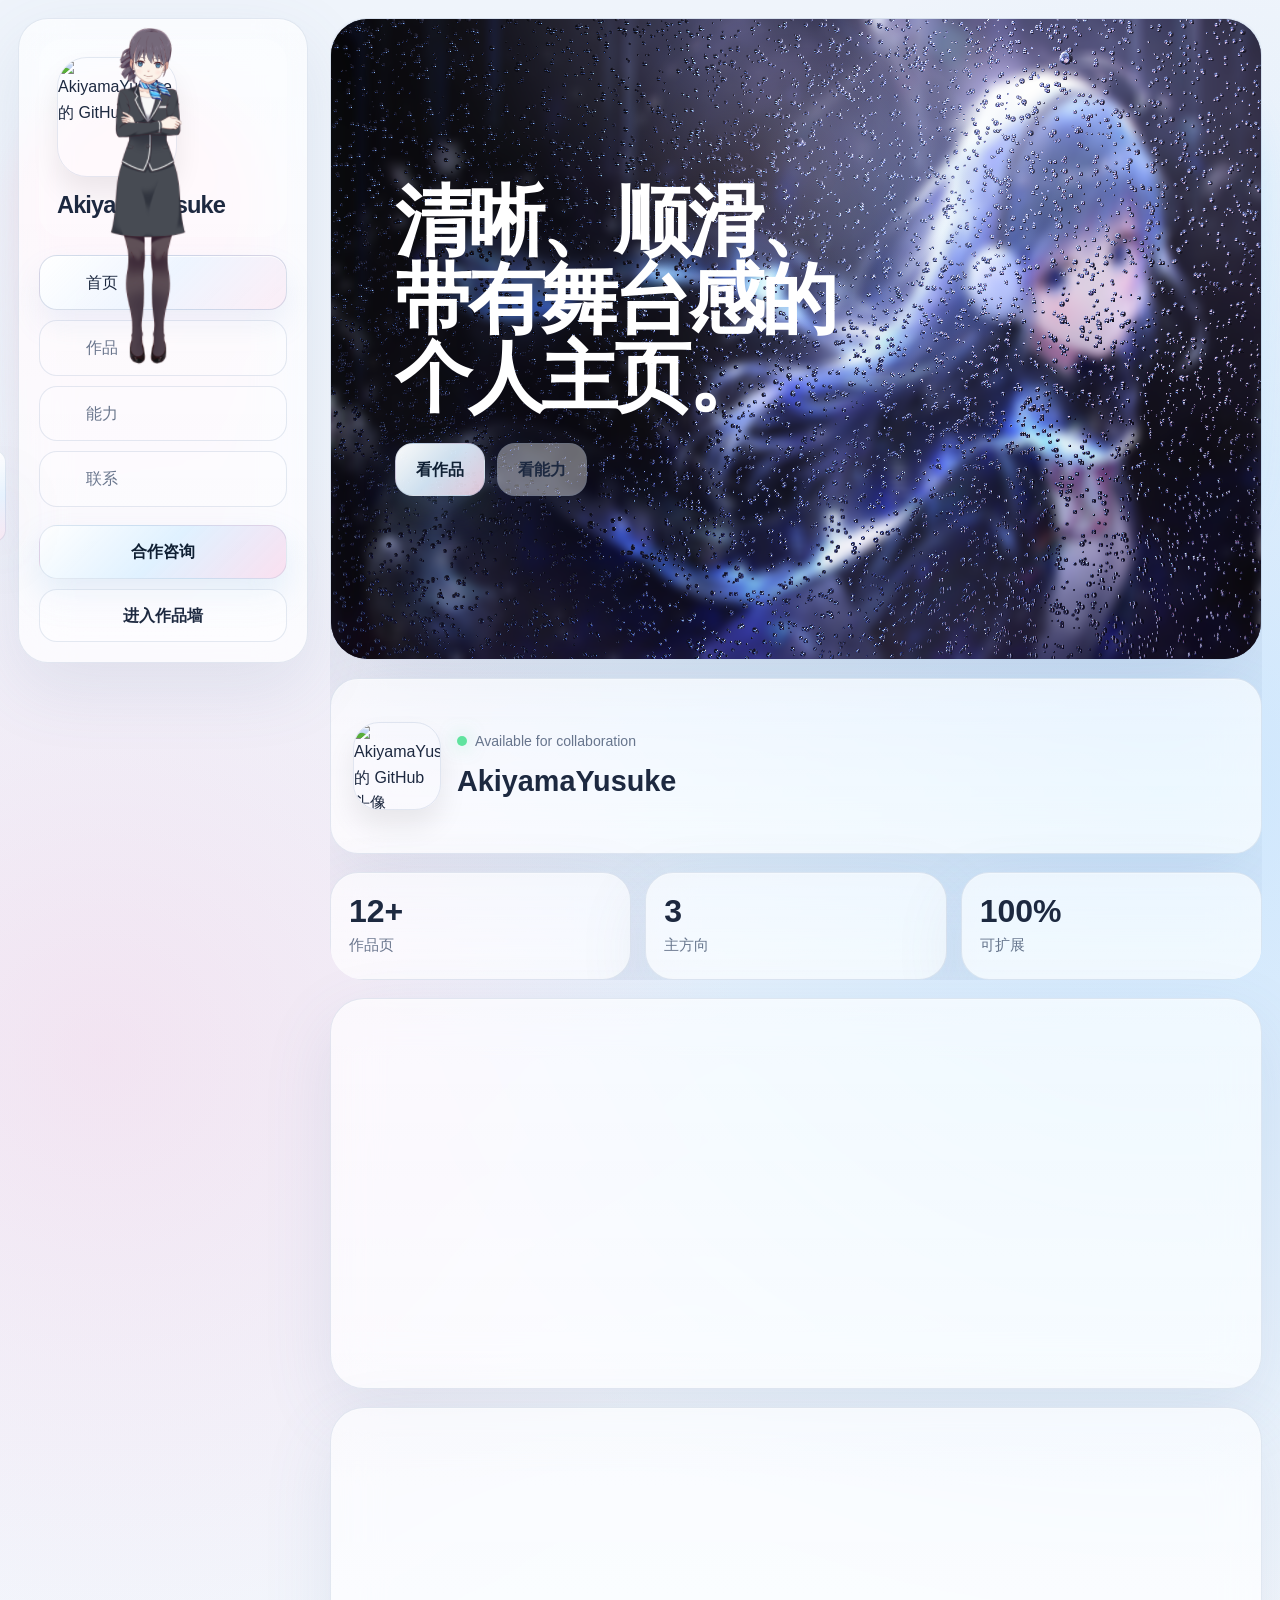
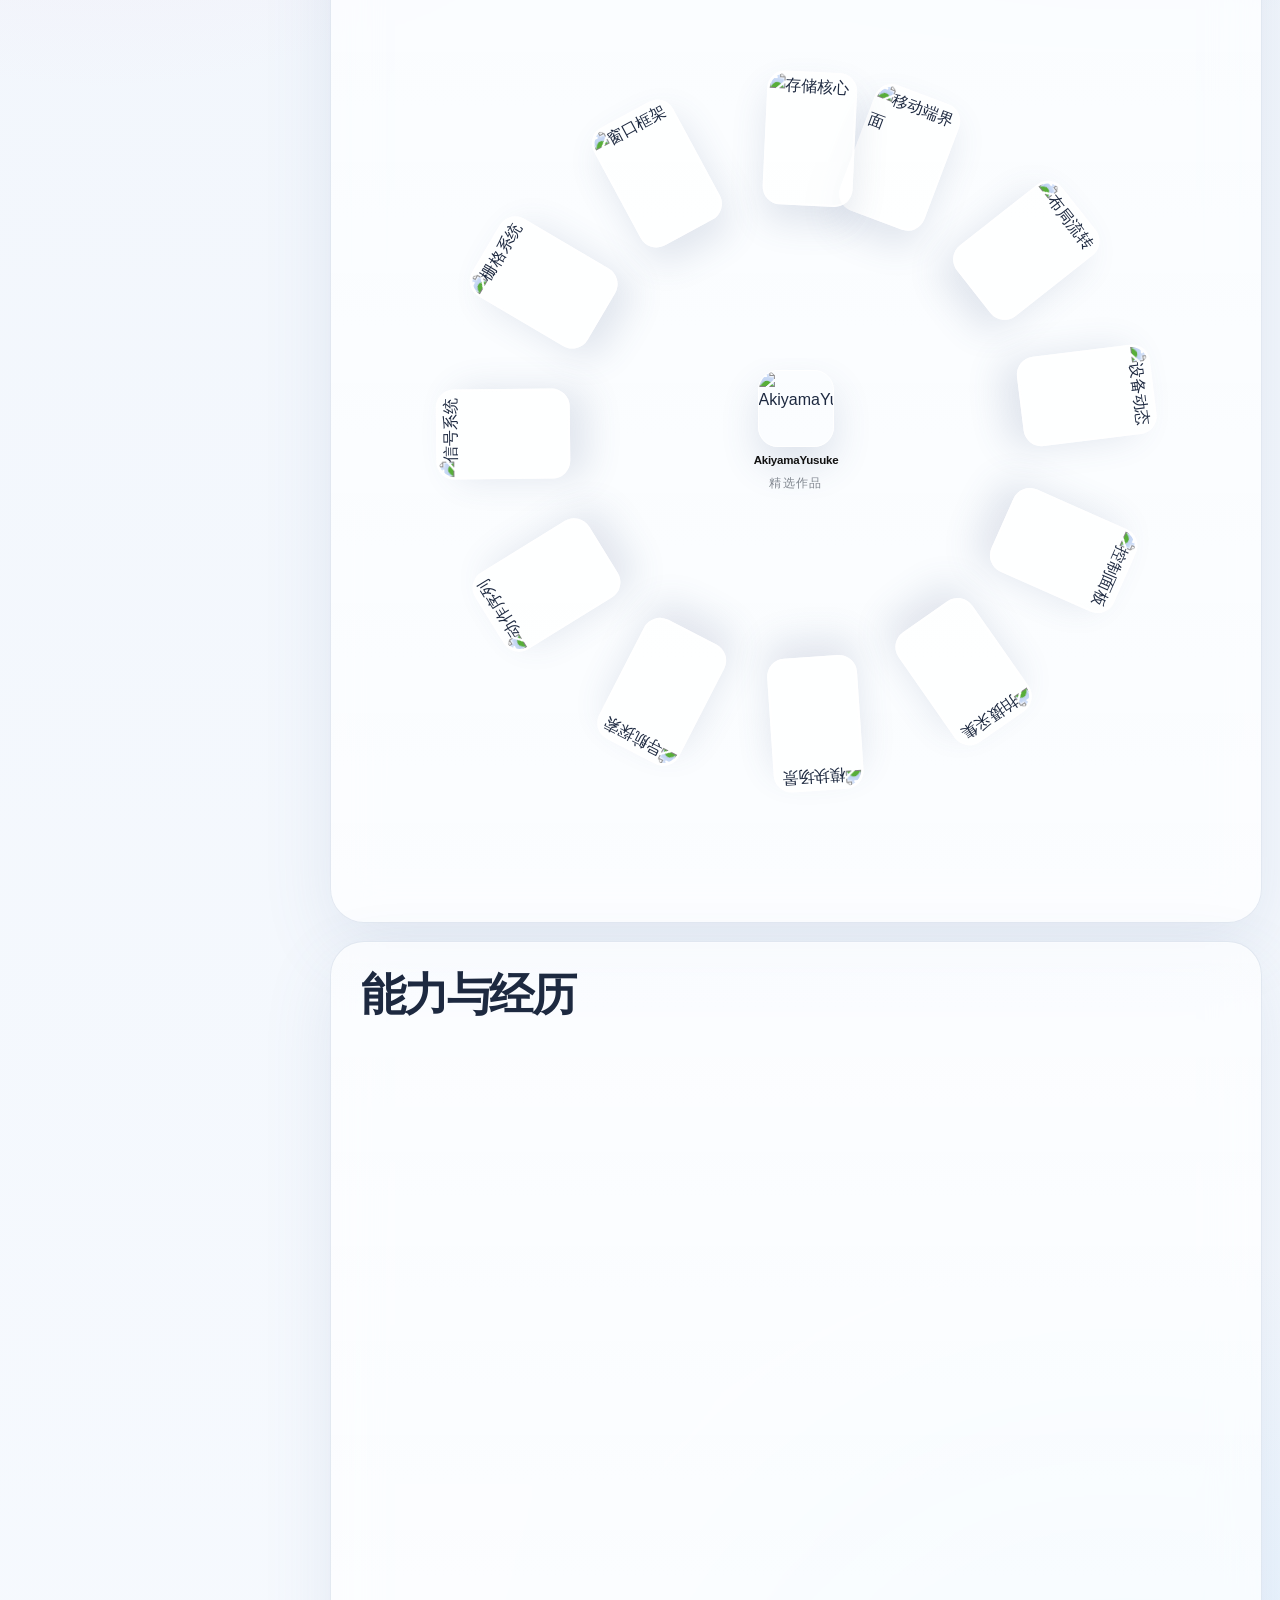
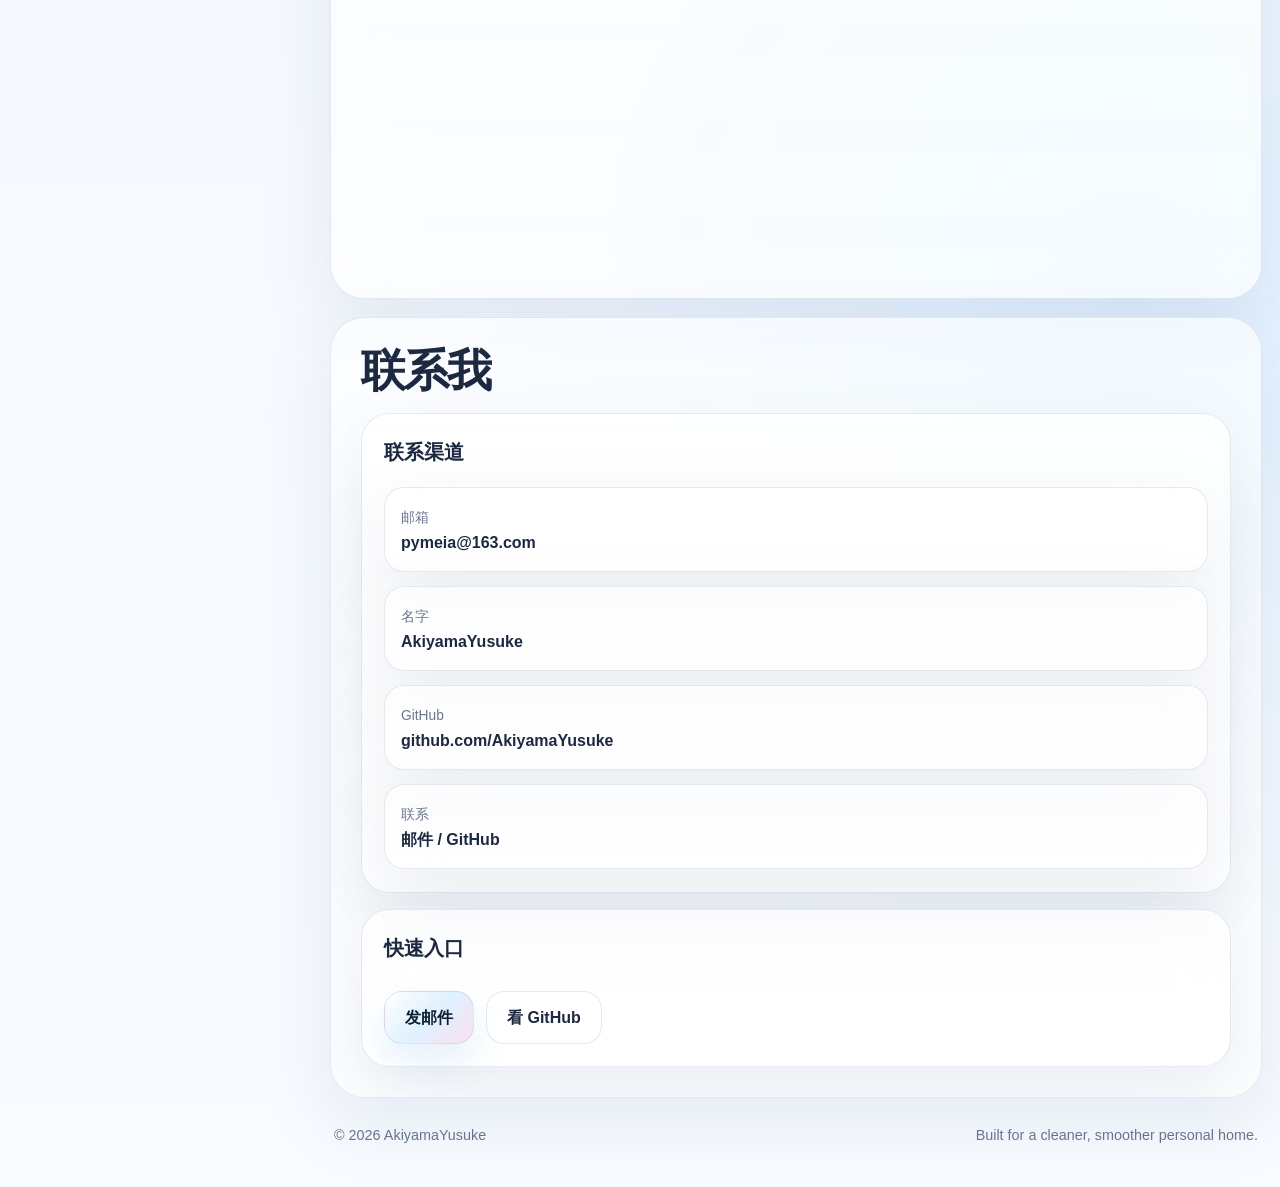
==== commit e8fd8db3: "Added: 增加画廊功能和塔罗牌游戏功能" ====
--- a/index.html
+++ b/index.html
@@ -28,7 +28,9 @@
 
     <link rel="icon" type="image/png" href="favicon.png">
     <link rel="stylesheet" href="css/font-awesome.min.css">
-    <link rel="stylesheet" href="css/main.css">
+    <link rel="stylesheet" href="css/main.css?v=20260507f">
+    <link rel="stylesheet" href="css/original-circle-gallery.css?v=20260507o">
+    <link rel="stylesheet" href="css/original-tarot.css?v=20260507j">
 </head>
 <body>
     <canvas class="particle-trail" id="particleTrail" aria-hidden="true"></canvas>
@@ -226,10 +228,12 @@
     <script src="js/config/generated-site-data.js?v=20260507b"></script>
     <script src="js/data/site-data-loader.js?v=20260507b"></script>
     <script src="js/settings/site-settings-store.js?v=20260507b"></script>
-    <script src="js/settings/home-settings-config.js?v=20260507b"></script>
-    <script src="js/settings/settings-drawer.js?v=20260507b"></script>
+    <script src="js/settings/home-settings-config.js?v=20260507d"></script>
+    <script src="js/settings/settings-drawer.js?v=20260507d"></script>
+    <script src="js/features/portfolio-layout-controller.js?v=20260507k"></script>
+    <script src="js/features/tarot-feature.js?v=20260507j"></script>
     <script src="js/background/background-effects-controller.js?v=20260507b"></script>
     <script src="js/live2d/live2d-dock-controller.js?v=20260507b"></script>
-    <script src="js/main.js?v=20260507b"></script>
+    <script src="js/main.js?v=20260507d"></script>
 </body>
 </html>
--- a/css/main.css
+++ b/css/main.css
@@ -335,6 +335,53 @@
     background: rgba(255,255,255,0.48);
 }
 
+.settings-action {
+    display: flex;
+    align-items: center;
+    justify-content: space-between;
+    gap: 14px;
+    width: 100%;
+    padding: 16px;
+    border-radius: 18px;
+    border: 1px dashed color-mix(in srgb, var(--line-strong) 88%, transparent);
+    background: linear-gradient(135deg, rgba(255,255,255,0.58), rgba(233,243,255,0.42), rgba(249,231,241,0.34));
+    text-align: left;
+    transition: transform 180ms ease, border-color 180ms ease, background 180ms ease, box-shadow 180ms ease;
+}
+
+.settings-action:hover,
+.settings-action:focus-visible {
+    transform: translateY(-1px);
+    border-color: color-mix(in srgb, var(--accent) 42%, var(--line-strong));
+    box-shadow: inset 0 1px 0 rgba(255,255,255,0.5), 0 14px 28px rgba(114, 191, 255, 0.12);
+}
+
+.settings-action__copy {
+    display: grid;
+    gap: 4px;
+}
+
+.settings-action__label {
+    font-weight: 600;
+}
+
+.settings-action__description {
+    color: var(--muted);
+    font-size: 0.86rem;
+    line-height: 1.45;
+}
+
+.settings-action__icon {
+    display: grid;
+    place-items: center;
+    width: 42px;
+    height: 42px;
+    border-radius: 14px;
+    border: 1px solid rgba(255,255,255,0.38);
+    background: rgba(255,255,255,0.52);
+    color: color-mix(in srgb, var(--text) 82%, transparent);
+}
+
 .settings-choice {
     grid-template-columns: repeat(3, minmax(0, 1fr));
 }
@@ -927,6 +974,10 @@
     gap: 16px;
 }
 
+.projects-grid--circle {
+    display: block;
+}
+
 .stat-card {
     padding: 24px;
     border-radius: var(--radius-lg);
@@ -1113,6 +1164,443 @@
     margin: 0;
     color: rgba(255, 255, 255, 0.82);
     font-size: 0.92rem;
+}
+
+.portfolio-empty {
+    padding: 28px;
+    border-radius: 24px;
+    border: 1px dashed var(--line-strong);
+    background: rgba(255,255,255,0.36);
+    color: var(--muted);
+    text-align: center;
+}
+
+.portfolio-circle {
+    position: relative;
+    min-height: 820px;
+    padding: 18px 0 10px;
+}
+
+.portfolio-circle__stage {
+    position: relative;
+    min-height: 780px;
+    display: grid;
+    place-items: center;
+}
+
+.portfolio-circle__stage::before {
+    content: "";
+    position: absolute;
+    inset: 11% 14%;
+    border-radius: 50%;
+    border: 1px dashed rgba(114, 191, 255, 0.18);
+    opacity: 0.8;
+}
+
+.portfolio-circle__stage::after {
+    content: "";
+    position: absolute;
+    inset: 18% 21%;
+    border-radius: 50%;
+    background:
+        radial-gradient(circle, rgba(114, 191, 255, 0.08), transparent 56%),
+        radial-gradient(circle at 70% 30%, rgba(244, 182, 215, 0.08), transparent 42%);
+    filter: blur(12px);
+    pointer-events: none;
+}
+
+.portfolio-circle__center {
+    position: relative;
+    z-index: 1;
+    width: 320px;
+    height: 320px;
+    display: grid;
+    place-items: center;
+    border-radius: 50%;
+    background: color-mix(in srgb, var(--bg) 88%, transparent);
+    box-shadow:
+        inset 0 0 0 1px rgba(255,255,255,0.55),
+        0 40px 100px rgba(120, 160, 210, 0.1);
+}
+
+.portfolio-circle__center h3 {
+    margin: 0;
+    font-size: clamp(2.6rem, 5vw, 4rem);
+    letter-spacing: -0.05em;
+    line-height: 1;
+}
+
+.portfolio-circle__item {
+    position: absolute;
+    left: 50%;
+    top: 50%;
+    width: 124px;
+    height: 186px;
+    transform:
+        rotate(calc((360deg / var(--gallery-count)) * var(--circle-index)))
+        translateY(-292px)
+        rotate(calc((360deg / var(--gallery-count)) * var(--circle-index) * -1))
+        translate(-50%, -50%);
+    transform-origin: center;
+    transition: transform 320ms ease, filter 240ms ease, opacity 240ms ease;
+}
+
+.portfolio-circle__thumb {
+    width: 100%;
+    height: 100%;
+    display: block;
+    border-radius: 24px;
+    overflow: hidden;
+    border: 2px solid rgba(255,255,255,0.72);
+    background: rgba(255,255,255,0.45);
+    box-shadow:
+        0 18px 32px rgba(98, 120, 160, 0.14),
+        inset 0 1px 0 rgba(255,255,255,0.7);
+    transition: transform 320ms ease, box-shadow 320ms ease;
+}
+
+.portfolio-circle__item:hover,
+.portfolio-circle__item:focus-visible {
+    transform:
+        rotate(calc((360deg / var(--gallery-count)) * var(--circle-index)))
+        translateY(-312px)
+        rotate(calc((360deg / var(--gallery-count)) * var(--circle-index) * -1))
+        translate(-50%, -50%)
+        scale(1.06);
+    z-index: 3;
+}
+
+.portfolio-circle__item:hover .portfolio-circle__thumb,
+.portfolio-circle__item:focus-visible .portfolio-circle__thumb {
+    box-shadow:
+        0 24px 40px rgba(98, 120, 160, 0.2),
+        inset 0 1px 0 rgba(255,255,255,0.78);
+}
+
+.portfolio-circle__image,
+.portfolio-circle__fallback {
+    width: 100%;
+    height: 100%;
+}
+
+.portfolio-circle__image {
+    object-fit: cover;
+}
+
+.tarot-feature {
+    position: fixed;
+    inset: 0;
+    z-index: 150;
+    pointer-events: none;
+}
+
+.tarot-feature.is-open {
+    pointer-events: auto;
+}
+
+.tarot-feature__backdrop {
+    position: absolute;
+    inset: 0;
+    background: rgba(8, 14, 24, 0);
+    transition: background 220ms ease;
+}
+
+.tarot-feature.is-open .tarot-feature__backdrop {
+    background: rgba(8, 14, 24, 0.42);
+}
+
+.tarot-feature__dialog {
+    position: absolute;
+    left: 50%;
+    top: 50%;
+    width: min(920px, calc(100vw - 32px));
+    max-height: calc(100vh - 40px);
+    overflow: auto;
+    padding: 24px;
+    border-radius: 32px;
+    border: 1px solid var(--line);
+    background: linear-gradient(180deg, rgba(255,255,255,0.96), rgba(237,244,255,0.92), rgba(251,236,245,0.9));
+    box-shadow: var(--shadow-strong);
+    backdrop-filter: blur(24px) saturate(155%);
+    opacity: 0;
+    transform: translate(-50%, calc(-50% + 18px));
+    transition: opacity 220ms ease, transform 220ms ease;
+}
+
+.tarot-feature.is-open .tarot-feature__dialog {
+    opacity: 1;
+    transform: translate(-50%, -50%);
+}
+
+.tarot-feature__head,
+.tarot-feature__actions,
+.tarot-feature__result-head {
+    display: flex;
+    align-items: center;
+    justify-content: space-between;
+    gap: 16px;
+}
+
+.tarot-feature__head h3,
+.tarot-feature__head p,
+.tarot-feature__result-card h4,
+.tarot-feature__result-card p {
+    margin: 0;
+}
+
+.tarot-feature__body,
+.tarot-feature__spread-grid,
+.tarot-feature__cards,
+.tarot-feature__interpretation {
+    display: grid;
+    gap: 16px;
+}
+
+.tarot-feature__body {
+    margin-top: 18px;
+}
+
+.tarot-feature__eyebrow {
+    margin-bottom: 6px;
+    color: var(--accent);
+    font-size: 0.8rem;
+    letter-spacing: 0.18em;
+    text-transform: uppercase;
+}
+
+.tarot-feature__subtitle {
+    color: var(--muted);
+}
+
+.tarot-feature__close {
+    display: grid;
+    place-items: center;
+    width: 42px;
+    height: 42px;
+    border-radius: 14px;
+    border: 1px solid var(--line);
+    background: rgba(255,255,255,0.58);
+}
+
+.tarot-feature__spread-grid {
+    grid-template-columns: repeat(3, minmax(0, 1fr));
+}
+
+.tarot-feature__spread {
+    display: grid;
+    gap: 8px;
+    padding: 16px;
+    border-radius: 20px;
+    border: 1px solid var(--line);
+    background: rgba(255,255,255,0.48);
+    text-align: left;
+    transition: transform 180ms ease, border-color 180ms ease, background 180ms ease;
+}
+
+.tarot-feature__spread span {
+    color: var(--muted);
+    font-size: 0.9rem;
+    line-height: 1.45;
+}
+
+.tarot-feature__spread.is-active,
+.tarot-feature__spread:hover,
+.tarot-feature__spread:focus-visible {
+    transform: translateY(-1px);
+    border-color: var(--line-strong);
+    background: linear-gradient(135deg, rgba(255,255,255,0.98), rgba(223,242,255,0.84), rgba(249,226,239,0.8));
+}
+
+.tarot-feature__cards {
+    grid-template-columns: repeat(auto-fit, minmax(180px, 1fr));
+}
+
+.tarot-feature__card {
+    opacity: 0;
+    animation: tarot-card-in 420ms ease forwards;
+    animation-delay: var(--tarot-delay, 0ms);
+}
+
+.tarot-feature__card-shell,
+.tarot-feature__interpretation {
+    padding: 18px;
+    border-radius: 24px;
+    border: 1px solid var(--line);
+    background: rgba(255,255,255,0.48);
+}
+
+.tarot-feature__card-shell {
+    position: relative;
+    width: 100%;
+    min-height: 260px;
+    padding: 0;
+    border: 0;
+    background: none;
+    transform-style: preserve-3d;
+    perspective: 1200px;
+    cursor: pointer;
+}
+
+.tarot-feature__card-shell.is-flipped .tarot-feature__card-face--back {
+    transform: rotateY(180deg);
+}
+
+.tarot-feature__card-shell.is-flipped .tarot-feature__card-face--front {
+    transform: rotateY(360deg);
+}
+
+.tarot-feature__card-face {
+    position: absolute;
+    inset: 0;
+    display: grid;
+    align-content: center;
+    justify-items: center;
+    gap: 16px;
+    padding: 20px;
+    border-radius: 24px;
+    border: 1px solid var(--line);
+    background: rgba(255,255,255,0.58);
+    backface-visibility: hidden;
+    transition: transform 520ms cubic-bezier(.2,.8,.2,1), box-shadow 220ms ease;
+    box-shadow: 0 18px 38px rgba(92, 116, 154, 0.12);
+}
+
+.tarot-feature__card-face--back {
+    background:
+        radial-gradient(circle at 30% 24%, rgba(244, 182, 215, 0.22), transparent 20%),
+        radial-gradient(circle at 72% 76%, rgba(114, 191, 255, 0.22), transparent 24%),
+        linear-gradient(145deg, rgba(28, 38, 58, 0.98), rgba(43, 58, 86, 0.94));
+    color: rgba(255,255,255,0.94);
+}
+
+.tarot-feature__card-face--front {
+    transform: rotateY(180deg);
+    background: linear-gradient(180deg, rgba(255,255,255,0.98), rgba(241,246,255,0.94), rgba(250,236,244,0.92));
+}
+
+.tarot-feature__card-back-core {
+    position: relative;
+    width: 100%;
+    height: 100%;
+    min-height: 218px;
+    display: grid;
+    place-items: center;
+    border-radius: 18px;
+    border: 1px solid rgba(255,255,255,0.18);
+    background:
+        linear-gradient(rgba(255,255,255,0.06) 1px, transparent 1px),
+        linear-gradient(90deg, rgba(255,255,255,0.06) 1px, transparent 1px);
+    background-size: 28px 28px;
+}
+
+.tarot-feature__card-back-ring,
+.tarot-feature__card-back-star,
+.tarot-feature__card-back-label {
+    position: absolute;
+}
+
+.tarot-feature__card-back-ring {
+    width: 116px;
+    height: 116px;
+    border-radius: 50%;
+    border: 1px solid rgba(255,255,255,0.28);
+    box-shadow:
+        0 0 0 10px rgba(255,255,255,0.04),
+        0 0 0 24px rgba(255,255,255,0.025);
+}
+
+.tarot-feature__card-back-star {
+    width: 56px;
+    height: 56px;
+    display: grid;
+    place-items: center;
+    border-radius: 50%;
+    background: rgba(255,255,255,0.08);
+    font-size: 1.5rem;
+}
+
+.tarot-feature__card-back-label {
+    bottom: 22px;
+    letter-spacing: 0.28em;
+    text-transform: uppercase;
+    font-size: 0.78rem;
+    color: rgba(255,255,255,0.76);
+}
+
+.tarot-feature__card-icon {
+    width: 64px;
+    height: 64px;
+    display: grid;
+    place-items: center;
+    border-radius: 20px;
+    background: linear-gradient(145deg, rgba(114, 191, 255, 0.22), rgba(244, 182, 215, 0.26));
+    font-size: 1.8rem;
+}
+
+.tarot-feature__card-copy p {
+    margin: 0 0 6px;
+    color: var(--muted);
+    font-size: 0.85rem;
+    letter-spacing: 0.06em;
+    text-transform: uppercase;
+}
+
+.tarot-feature__card-copy h4 {
+    margin: 0;
+    font-size: 1.22rem;
+}
+
+.tarot-feature__card-meta {
+    display: flex;
+    justify-content: center;
+    margin-top: 12px;
+}
+
+.tarot-feature__badge {
+    display: inline-flex;
+    width: fit-content;
+    align-items: center;
+    justify-content: center;
+    padding: 6px 10px;
+    border-radius: 999px;
+    font-size: 0.82rem;
+    font-weight: 600;
+}
+
+.tarot-feature__badge.is-upright {
+    background: rgba(96, 227, 158, 0.16);
+    color: #287a54;
+}
+
+.tarot-feature__badge.is-reversed {
+    background: rgba(244, 182, 215, 0.2);
+    color: #a24c76;
+}
+
+.tarot-feature__result-head span,
+.tarot-feature__placeholder,
+.tarot-feature__result-card p {
+    color: var(--muted);
+}
+
+.tarot-feature__result-card + .tarot-feature__result-card {
+    padding-top: 16px;
+    border-top: 1px dashed var(--line);
+}
+
+body.tarot-open {
+    overflow: hidden;
+}
+
+@keyframes tarot-card-in {
+    from {
+        opacity: 0;
+        transform: translateY(10px);
+    }
+    to {
+        opacity: 1;
+        transform: translateY(0);
+    }
 }
 
 .split-grid,
@@ -1420,6 +1908,18 @@
     .projects-grid {
         grid-template-columns: repeat(2, minmax(0, 1fr));
     }
+
+    .portfolio-circle__preview {
+        width: min(680px, calc(100% - 110px));
+    }
+
+    .portfolio-circle__item {
+        transform:
+            rotate(calc((360deg / var(--gallery-count)) * var(--circle-index)))
+            translateY(-270px)
+            rotate(calc((360deg / var(--gallery-count)) * var(--circle-index) * -1))
+            translate(-50%, -50%);
+    }
 }
 
 @media (max-width: 980px) {
@@ -1452,6 +1952,29 @@
 
     .home-copy {
         padding: 42px 28px;
+    }
+
+    .portfolio-circle {
+        min-height: 720px;
+    }
+
+    .portfolio-circle__stage {
+        min-height: 680px;
+    }
+
+    .portfolio-circle__center {
+        width: 260px;
+        height: 260px;
+    }
+
+    .portfolio-circle__item {
+        width: 108px;
+        height: 162px;
+        transform:
+            rotate(calc((360deg / var(--gallery-count)) * var(--circle-index)))
+            translateY(-236px)
+            rotate(calc((360deg / var(--gallery-count)) * var(--circle-index) * -1))
+            translate(-50%, -50%);
     }
 }
 
@@ -1535,4 +2058,62 @@
         left: calc(100vw - 238px);
         top: calc(100vh - 326px);
     }
-}
+
+    .settings-choice {
+        grid-template-columns: repeat(2, minmax(0, 1fr));
+    }
+
+    .portfolio-circle {
+        min-height: auto;
+        padding-top: 8px;
+    }
+
+    .portfolio-circle__stage {
+        min-height: 620px;
+        gap: 0;
+    }
+
+    .portfolio-circle__center {
+        width: 220px;
+        height: 220px;
+    }
+
+    .portfolio-circle__center h3 {
+        font-size: clamp(2rem, 10vw, 2.8rem);
+    }
+
+    .portfolio-circle__item {
+        width: 88px;
+        height: 132px;
+        transform:
+            rotate(calc((360deg / var(--gallery-count)) * var(--circle-index)))
+            translateY(-188px)
+            rotate(calc((360deg / var(--gallery-count)) * var(--circle-index) * -1))
+            translate(-50%, -50%);
+    }
+
+    .tarot-feature__dialog {
+        width: min(100vw - 18px, 920px);
+        padding: 18px;
+        border-radius: 24px;
+    }
+
+    .tarot-feature__head,
+    .tarot-feature__actions,
+    .tarot-feature__result-head {
+        align-items: flex-start;
+        flex-direction: column;
+    }
+
+    .tarot-feature__actions {
+        width: 100%;
+    }
+
+    .tarot-feature__actions .btn {
+        width: 100%;
+    }
+
+    .tarot-feature__spread-grid {
+        grid-template-columns: 1fr;
+    }
+}
--- a/css/original-circle-gallery.css
+++ b/css/original-circle-gallery.css
@@ -0,0 +1,193 @@
+.source-gallery-shell {
+    position: relative;
+    min-height: 920px;
+    overflow: hidden;
+}
+
+.source-gallery-wrapper {
+    --card-trans-duration: 1000ms;
+    --card-trans-easing: linear(0, 0.01 0.8%, 0.038 1.6%, 0.154 3.4%, 0.781 9.7%, 1.01 12.5%, 1.089 13.8%, 1.153 15.2%, 1.195 16.6%, 1.219 18%, 1.224 19.7%, 1.208 21.6%, 1.172 23.6%, 1.057 28.6%, 1.007 31.2%, 0.969 34.1%, 0.951 37.1%, 0.953 40.9%, 0.998 50.4%, 1.011 56%, 0.998 74.7%, 1);
+    --card-width: clamp(72px, 7vw, 120px);
+    --card-border-radius: 18px;
+    --radius: min(40vmin, 360px);
+    --arc-size: 0.95;
+    --arc-center: 0.275;
+    --arc-start: calc(var(--arc-center) - var(--arc-size) / 2);
+    --arc-shift-delta: 0.0075;
+    position: absolute;
+    inset: 0;
+    margin: auto;
+    width: var(--radius);
+    height: var(--radius);
+    aspect-ratio: 1;
+    display: grid;
+    place-content: center;
+    anchor-name: --center;
+}
+
+.source-gallery-center {
+    display: flex;
+    flex-direction: column;
+    align-items: center;
+    justify-content: center;
+    gap: 8px;
+    text-align: center;
+    width: 180px;
+    margin: 0 auto;
+    padding: 12px 10px;
+    overflow: hidden;
+}
+
+.source-gallery-center__avatar {
+    width: clamp(56px, 6vw, 82px);
+    height: clamp(56px, 6vw, 82px);
+    border-radius: 20px;
+    display: block;
+    margin: 0 auto;
+    object-fit: cover;
+    border: 1px solid rgba(255, 255, 255, 0.88);
+    box-shadow: 0 18px 38px rgba(69, 95, 138, 0.16);
+    flex-shrink: 0;
+}
+
+.source-gallery-center__name {
+    max-width: 100%;
+    font-size: 0.72rem;
+    line-height: 1;
+    letter-spacing: -0.02em;
+    color: #111;
+    font-family: "Jura", "Segoe UI", sans-serif;
+    white-space: nowrap;
+}
+
+.source-gallery-center__meta {
+    max-width: 100%;
+    font-size: 0.72rem;
+    letter-spacing: 0.12em;
+    text-transform: uppercase;
+    color: rgba(20, 28, 42, 0.52);
+    overflow-wrap: anywhere;
+}
+
+.source-gallery-item {
+    --card-i: var(--i);
+    --arc-step: calc(var(--arc-size) / (var(--cards) - 1));
+    --arc-shift: calc(var(--arc-shift-delta) * var(--d, 1));
+    --card-offset-distance: calc((var(--arc-start) + (var(--card-i) - 1) * var(--arc-step) + var(--arc-shift)) * 100%);
+}
+
+.source-gallery-item a {
+    position: absolute;
+    display: block;
+    width: var(--card-width);
+    aspect-ratio: 4 / 6;
+    border-radius: var(--card-border-radius);
+    border: 2px solid rgba(255, 255, 255, 0.9);
+    overflow: hidden;
+    offset-path: circle(var(--radius) at 50% 50%);
+    offset-distance: var(--card-offset-distance);
+    offset-rotate: auto;
+    offset-anchor: 50% 0%;
+    transition:
+        offset var(--card-trans-duration) var(--card-trans-easing),
+        transform 220ms ease,
+        box-shadow 220ms ease;
+    box-shadow: 0 18px 35px rgba(69, 95, 138, 0.14);
+    background: rgba(255, 255, 255, 0.7);
+}
+
+.source-gallery-item img {
+    width: 100%;
+    height: 100%;
+    display: block;
+    object-fit: cover;
+    border-radius: inherit;
+}
+
+.source-gallery-item a:hover,
+.source-gallery-item a:focus-visible {
+    transform: scale(1.06);
+    box-shadow: 0 24px 40px rgba(69, 95, 138, 0.24);
+}
+
+.source-gallery-wrapper:has(> .source-gallery-item:hover) > .source-gallery-item:hover + .source-gallery-item,
+.source-gallery-wrapper:has(> .source-gallery-item:last-of-type:hover) > .source-gallery-item:nth-child(1) { --d: 3; }
+
+.source-gallery-wrapper:has(> .source-gallery-item:hover) > .source-gallery-item:hover + .source-gallery-item + .source-gallery-item,
+.source-gallery-wrapper:has(> .source-gallery-item:last-of-type:hover) > .source-gallery-item:nth-child(2),
+.source-gallery-wrapper:has(> .source-gallery-item:nth-last-of-type(2):hover) > .source-gallery-item:nth-child(1) { --d: 2; }
+
+.source-gallery-wrapper:has(> .source-gallery-item:hover) > .source-gallery-item:hover + .source-gallery-item + .source-gallery-item + .source-gallery-item,
+.source-gallery-wrapper:has(> .source-gallery-item:last-of-type:hover) > .source-gallery-item:nth-child(3),
+.source-gallery-wrapper:has(> .source-gallery-item:nth-last-of-type(2):hover) > .source-gallery-item:nth-child(2),
+.source-gallery-wrapper:has(> .source-gallery-item:nth-last-of-type(3):hover) > .source-gallery-item:nth-child(1) { --d: 1; }
+
+.source-gallery-wrapper:has(> .source-gallery-item:hover) > .source-gallery-item:hover + .source-gallery-item + .source-gallery-item + .source-gallery-item + .source-gallery-item,
+.source-gallery-wrapper:has(> .source-gallery-item:last-of-type:hover) > .source-gallery-item:nth-child(4),
+.source-gallery-wrapper:has(> .source-gallery-item:nth-last-of-type(2):hover) > .source-gallery-item:nth-child(3),
+.source-gallery-wrapper:has(> .source-gallery-item:nth-last-of-type(3):hover) > .source-gallery-item:nth-child(2),
+.source-gallery-wrapper:has(> .source-gallery-item:nth-last-of-type(4):hover) > .source-gallery-item:nth-child(1) { --d: .5; }
+
+.source-gallery-wrapper .source-gallery-item:has(+ .source-gallery-item:hover),
+.source-gallery-wrapper:has(> .source-gallery-item:nth-child(1):hover) .source-gallery-item:nth-last-of-type(1) { --d: -3; }
+
+.source-gallery-wrapper .source-gallery-item:has(+ .source-gallery-item + .source-gallery-item:hover),
+.source-gallery-wrapper:has(> .source-gallery-item:nth-child(1):hover) .source-gallery-item:nth-last-of-type(2),
+.source-gallery-wrapper:has(> .source-gallery-item:nth-child(2):hover) .source-gallery-item:nth-last-of-type(1) { --d: -2; }
+
+.source-gallery-wrapper .source-gallery-item:has(+ .source-gallery-item + .source-gallery-item + .source-gallery-item:hover),
+.source-gallery-wrapper:has(> .source-gallery-item:nth-child(1):hover) .source-gallery-item:nth-last-of-type(3),
+.source-gallery-wrapper:has(> .source-gallery-item:nth-child(2):hover) .source-gallery-item:nth-last-of-type(2),
+.source-gallery-wrapper:has(> .source-gallery-item:nth-child(3):hover) .source-gallery-item:nth-last-of-type(1) { --d: -1; }
+
+.source-gallery-wrapper .source-gallery-item:has(+ .source-gallery-item + .source-gallery-item + .source-gallery-item + .source-gallery-item:hover),
+.source-gallery-wrapper:has(> .source-gallery-item:nth-child(1):hover) .source-gallery-item:nth-last-of-type(4),
+.source-gallery-wrapper:has(> .source-gallery-item:nth-child(2):hover) .source-gallery-item:nth-last-of-type(3),
+.source-gallery-wrapper:has(> .source-gallery-item:nth-child(3):hover) .source-gallery-item:nth-last-of-type(2),
+.source-gallery-wrapper:has(> .source-gallery-item:nth-child(4):hover) .source-gallery-item:nth-last-of-type(1) { --d: -.5; }
+
+@media (max-width: 980px) {
+    .source-gallery-shell {
+        min-height: 760px;
+    }
+
+    .source-gallery-wrapper {
+        --radius: min(38vmin, 300px);
+        --card-width: clamp(64px, 8vw, 100px);
+    }
+}
+
+@media (max-width: 720px) {
+    .source-gallery-shell {
+        min-height: 620px;
+    }
+
+    .source-gallery-wrapper {
+        --radius: min(34vmin, 220px);
+        --card-width: clamp(52px, 10vw, 82px);
+        --card-border-radius: 14px;
+    }
+
+    .source-gallery-wrapper h1 {
+        font-size: clamp(1.6rem, 8vw, 2.6rem);
+    }
+
+    .source-gallery-center__avatar {
+        width: 52px;
+        height: 52px;
+        border-radius: 16px;
+    }
+
+    .source-gallery-center {
+        width: 160px;
+        gap: 6px;
+    }
+
+    .source-gallery-center__name {
+        font-size: 0.68rem;
+    }
+
+    .source-gallery-center__meta {
+        font-size: 0.66rem;
+    }
+}
--- a/css/original-tarot.css
+++ b/css/original-tarot.css
@@ -0,0 +1,383 @@
+.tarot-feature .tarot-original {
+    color: #333;
+    font-family: Arial, sans-serif;
+}
+
+.tarot-feature .tarot-original__head {
+    display: flex;
+    align-items: flex-start;
+    justify-content: space-between;
+    gap: 16px;
+    margin-bottom: 18px;
+}
+
+.tarot-feature .tarot-original__head h2 {
+    margin: 0 0 8px;
+    color: #6a4c93;
+}
+
+.tarot-feature .tarot-original .subtitle {
+    margin: 0;
+    color: #4a3a5a;
+}
+
+.tarot-feature .container {
+    background-color: #fff;
+    border-radius: 15px;
+    padding: 25px;
+    box-shadow: 0 6px 12px rgba(0, 0, 0, 0.1);
+}
+
+.tarot-feature .selection-area {
+    display: flex;
+    justify-content: center;
+    flex-wrap: wrap;
+    gap: 15px;
+    margin: 25px 0;
+}
+
+.tarot-feature .selection-card {
+    width: 160px;
+    padding: 15px;
+    background-color: #fff;
+    border: 2px solid #f0e6ff;
+    border-radius: 10px;
+    cursor: pointer;
+    transition: all 0.3s;
+}
+
+.tarot-feature .selection-card:hover {
+    transform: translateY(-5px);
+    border-color: #9c7ac6;
+    box-shadow: 0 5px 15px rgba(106, 76, 147, 0.2);
+}
+
+.tarot-feature .selection-card.selected {
+    background-color: #f0e6ff;
+    border-color: #6a4c93;
+}
+
+.tarot-feature .selection-card i {
+    font-size: 30px;
+    color: #6a4c93;
+    margin-bottom: 10px;
+    display: block;
+}
+
+.tarot-feature .selection-card h3,
+.tarot-feature .selection-card p {
+    margin: 0;
+}
+
+.tarot-feature .selection-card h3 {
+    margin-bottom: 8px;
+}
+
+.tarot-feature .card-area {
+    display: flex;
+    justify-content: center;
+    flex-wrap: wrap;
+    gap: 20px;
+    margin: 40px 0;
+    min-height: 300px;
+}
+
+.tarot-feature .card {
+    width: 140px;
+    height: 230px;
+    background-color: #6a4c93;
+    color: #fff;
+    border-radius: 12px;
+    display: flex;
+    justify-content: center;
+    align-items: center;
+    font-size: 24px;
+    cursor: pointer;
+    transition: transform 0.5s;
+    position: relative;
+    box-shadow: 0 6px 12px rgba(0, 0, 0, 0.15);
+    perspective: 1000px;
+    transform-style: preserve-3d;
+}
+
+.tarot-feature .card:hover {
+    transform: translateY(-10px) scale(1.05);
+}
+
+.tarot-feature .card.selected {
+    transform: rotateY(180deg);
+}
+
+.tarot-feature .card-back {
+    position: absolute;
+    width: 100%;
+    height: 100%;
+    backface-visibility: hidden;
+    display: flex;
+    justify-content: center;
+    align-items: center;
+    border-radius: 12px;
+    background: linear-gradient(135deg, #6a4c93, #9c7ac6);
+}
+
+.tarot-feature .card-back-pattern {
+    width: 90%;
+    height: 90%;
+    border: 2px dashed rgba(255, 255, 255, 0.3);
+    border-radius: 8px;
+    display: flex;
+    justify-content: center;
+    align-items: center;
+}
+
+.tarot-feature .card-front {
+    position: absolute;
+    width: 100%;
+    height: 100%;
+    backface-visibility: hidden;
+    transform: rotateY(180deg);
+    display: flex;
+    flex-direction: column;
+    justify-content: space-between;
+    align-items: center;
+    padding: 15px;
+    box-sizing: border-box;
+    text-align: center;
+    border-radius: 12px;
+    background-color: #f8f9fa;
+    color: #333;
+    overflow: hidden;
+    z-index: 2;
+}
+
+.tarot-feature .card-back {
+    z-index: 1;
+}
+
+.tarot-feature .card-image {
+    width: 80px;
+    height: 80px;
+    background-color: #f0e6ff;
+    border-radius: 50%;
+    display: flex;
+    justify-content: center;
+    align-items: center;
+    margin-bottom: 10px;
+    color: #6a4c93;
+    font-size: 30px;
+}
+
+.tarot-feature .card-name {
+    font-weight: bold;
+    margin-bottom: 5px;
+    color: #6a4c93;
+}
+
+.tarot-feature .card-meaning {
+    font-size: 14px;
+    margin-bottom: 10px;
+}
+
+.tarot-feature .card-position {
+    font-size: 12px;
+    padding: 3px 10px;
+    border-radius: 15px;
+    background-color: #f0e6ff;
+    color: #6a4c93;
+}
+
+.tarot-feature .card-position.upright {
+    background-color: #e6f7e6;
+    color: #2e7d32;
+}
+
+.tarot-feature .card-position.reversed {
+    background-color: #ffebee;
+    color: #c62828;
+}
+
+.tarot-feature .tarot-original button {
+    background-color: #6a4c93;
+    color: white;
+    border: none;
+    padding: 12px 25px;
+    font-size: 16px;
+    border-radius: 30px;
+    cursor: pointer;
+    transition: all 0.3s;
+    margin: 10px;
+    font-weight: bold;
+}
+
+.tarot-feature .tarot-original button:hover {
+    background-color: #9c7ac6;
+    transform: translateY(-2px);
+    box-shadow: 0 4px 8px rgba(106, 76, 147, 0.3);
+}
+
+.tarot-feature .tarot-original button:disabled {
+    background-color: #cccccc;
+    cursor: not-allowed;
+    transform: none;
+    box-shadow: none;
+}
+
+.tarot-feature .tarot-original__draw-btn {
+    display: inline-block;
+}
+
+.tarot-feature .interpretation {
+    margin-top: 30px;
+    padding: 20px;
+    background-color: #f0e6ff;
+    border-radius: 10px;
+    text-align: left;
+    display: none;
+    animation: tarotFadeIn 0.5s;
+}
+
+.tarot-feature .interpretation h3 {
+    color: #6a4c93;
+    margin-top: 0;
+    border-bottom: 2px solid #9c7ac6;
+    padding-bottom: 10px;
+}
+
+.tarot-feature .card-interpretation {
+    margin-bottom: 20px;
+    padding-bottom: 20px;
+    border-bottom: 1px dashed #9c7ac6;
+}
+
+.tarot-feature .card-interpretation:last-child {
+    border-bottom: none;
+    margin-bottom: 0;
+    padding-bottom: 0;
+}
+
+.tarot-feature .spread-info {
+    font-style: italic;
+    color: #4a3a5a;
+    margin-bottom: 20px;
+}
+
+.tarot-feature .action-buttons {
+    display: flex;
+    justify-content: center;
+    gap: 15px;
+    margin-top: 20px;
+}
+
+.tarot-feature .loading {
+    display: inline-block;
+    width: 20px;
+    height: 20px;
+    border: 3px solid rgba(255,255,255,.3);
+    border-radius: 50%;
+    border-top-color: white;
+    animation: tarotSpin 1s ease-in-out infinite;
+    margin-right: 10px;
+}
+
+.tarot-feature__dialog {
+    position: absolute;
+    left: 50%;
+    top: 50%;
+    width: min(980px, calc(100vw - 32px));
+    max-height: calc(100vh - 40px);
+    overflow: auto;
+    padding: 24px;
+    border-radius: 24px;
+    border: 1px solid rgba(0, 0, 0, 0.08);
+    background: #f5f5f5;
+    box-shadow: 0 24px 70px rgba(0, 0, 0, 0.18);
+    opacity: 0;
+    transform: translate(-50%, calc(-50% + 18px));
+    transition: opacity 220ms ease, transform 220ms ease;
+}
+
+.tarot-feature.is-open .tarot-feature__dialog {
+    opacity: 1;
+    transform: translate(-50%, -50%);
+}
+
+.tarot-feature__backdrop {
+    position: absolute;
+    inset: 0;
+    background: rgba(8, 14, 24, 0);
+    transition: background 220ms ease;
+}
+
+.tarot-feature.is-open .tarot-feature__backdrop {
+    background: rgba(8, 14, 24, 0.42);
+}
+
+.tarot-feature {
+    position: fixed;
+    inset: 0;
+    z-index: 150;
+    pointer-events: none;
+}
+
+.tarot-feature.is-open {
+    pointer-events: auto;
+}
+
+.tarot-feature__close {
+    width: 42px;
+    height: 42px;
+    border-radius: 50%;
+    margin: 0 !important;
+    padding: 0 !important;
+}
+
+body.tarot-open {
+    overflow: hidden;
+}
+
+@keyframes tarotFadeIn {
+    from { opacity: 0; }
+    to { opacity: 1; }
+}
+
+@keyframes tarotCardFadeIn {
+    from {
+        opacity: 0;
+        transform: translateY(12px);
+    }
+    to {
+        opacity: 1;
+        transform: translateY(0);
+    }
+}
+
+@keyframes tarotSpin {
+    to { transform: rotate(360deg); }
+}
+
+@media (max-width: 768px) {
+    .tarot-feature .selection-area {
+        flex-direction: column;
+        align-items: center;
+    }
+
+    .tarot-feature .selection-card {
+        width: 80%;
+    }
+
+    .tarot-feature .card {
+        width: 120px;
+        height: 200px;
+    }
+
+    .tarot-feature__dialog {
+        width: min(100vw - 18px, 980px);
+        padding: 18px;
+    }
+
+    .tarot-feature .action-buttons,
+    .tarot-feature .tarot-original__head {
+        flex-direction: column;
+        align-items: stretch;
+    }
+}
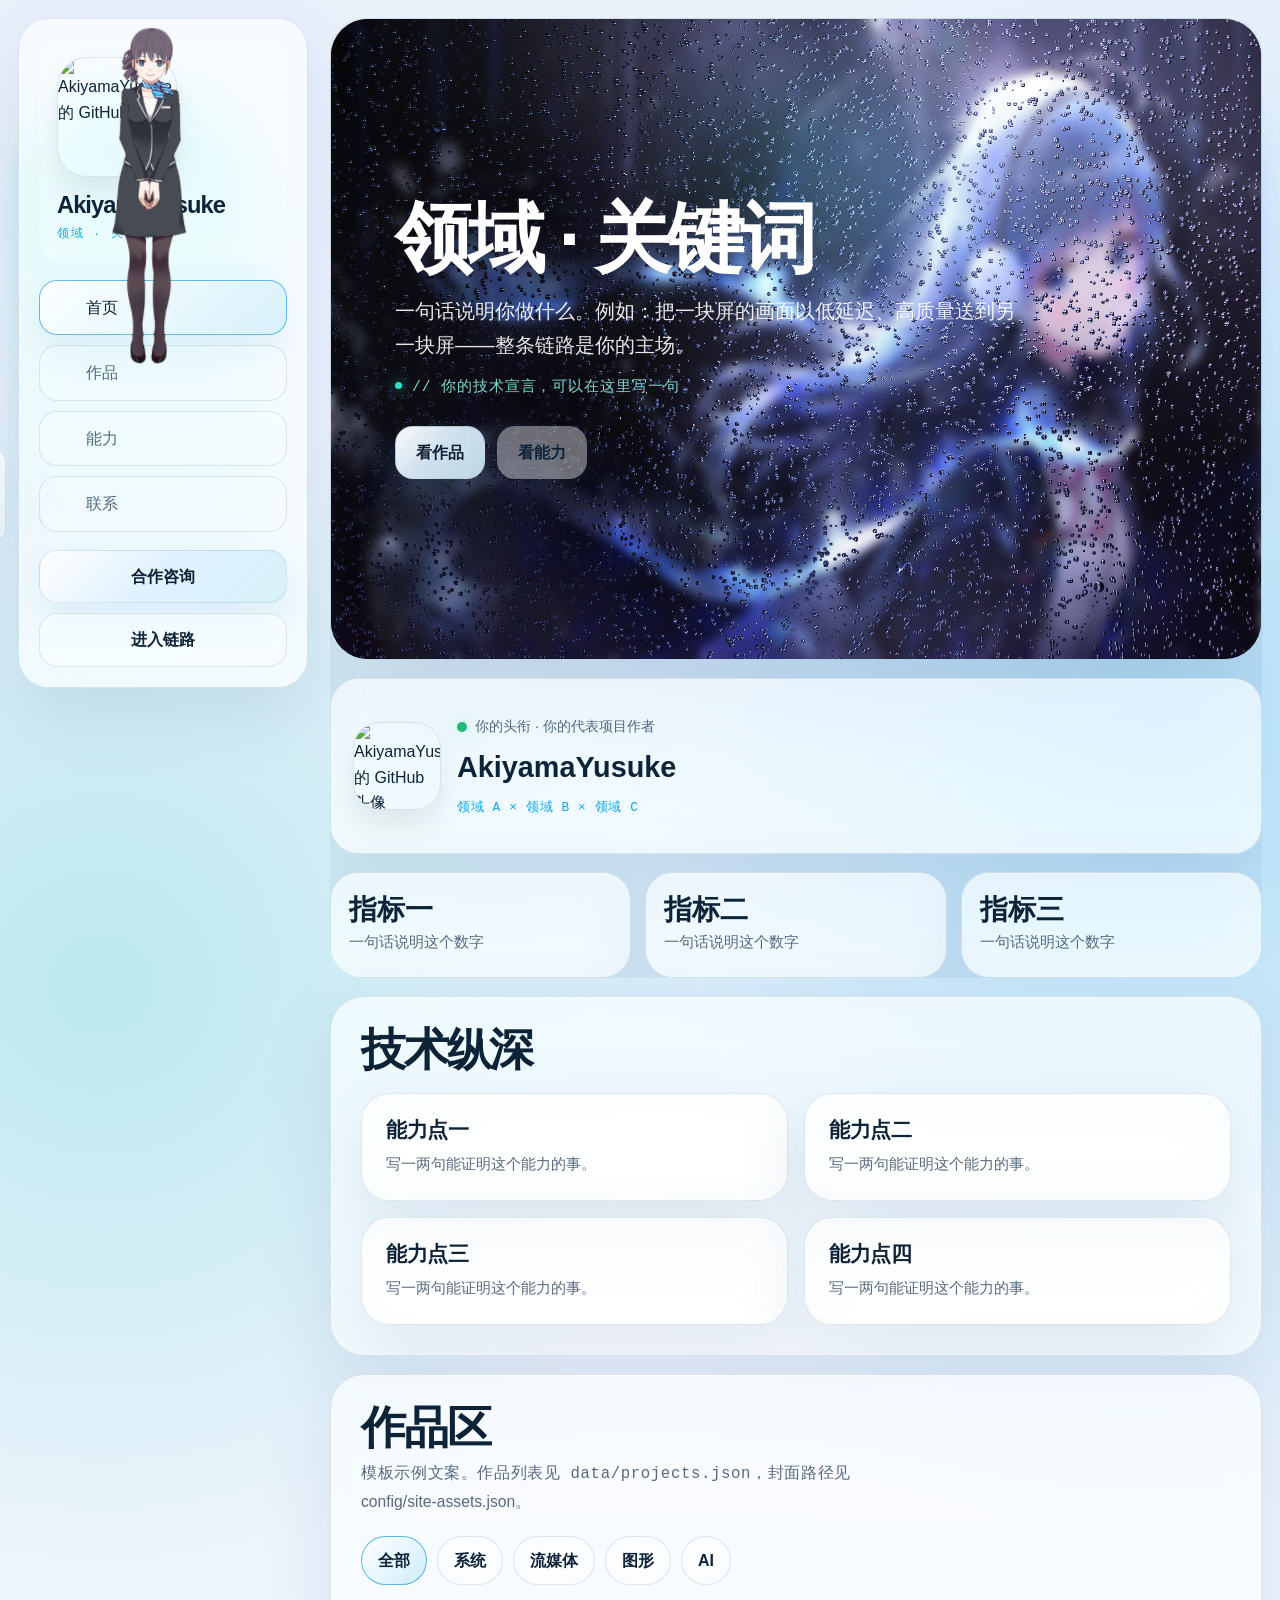
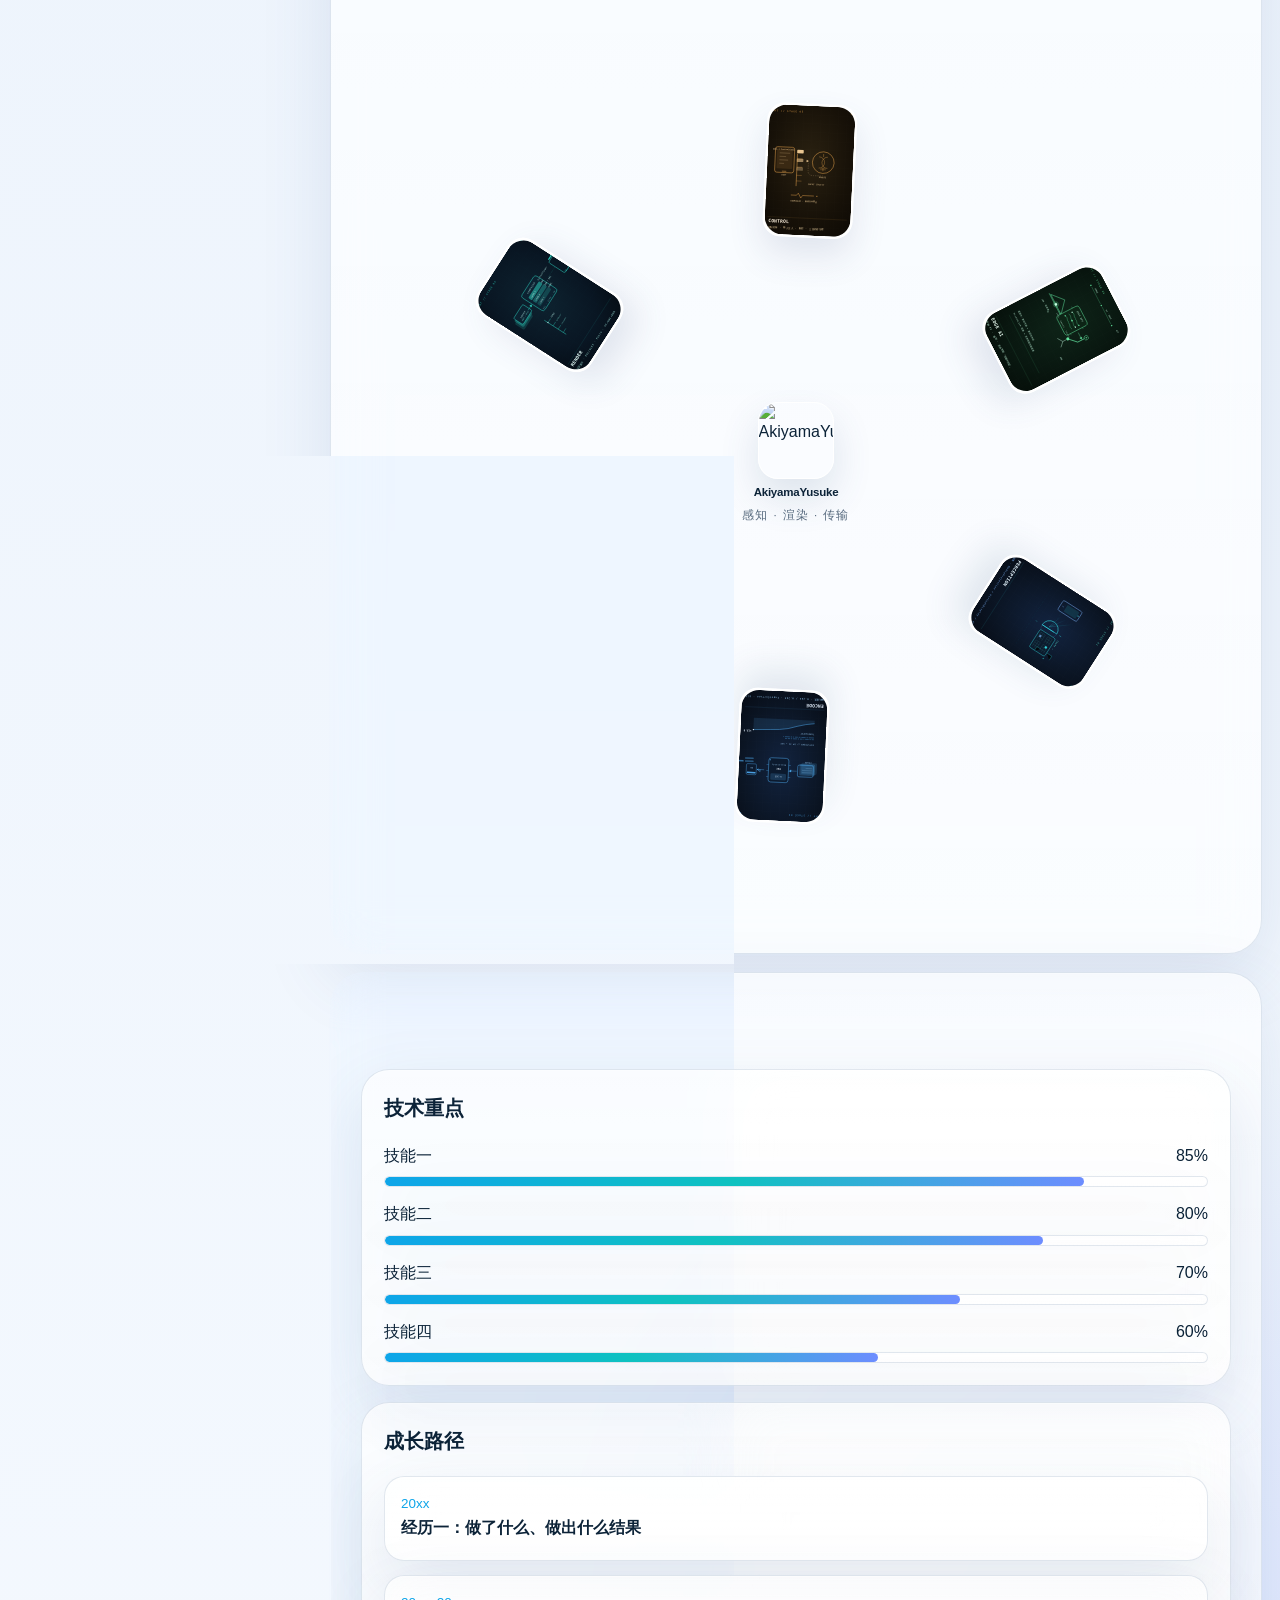
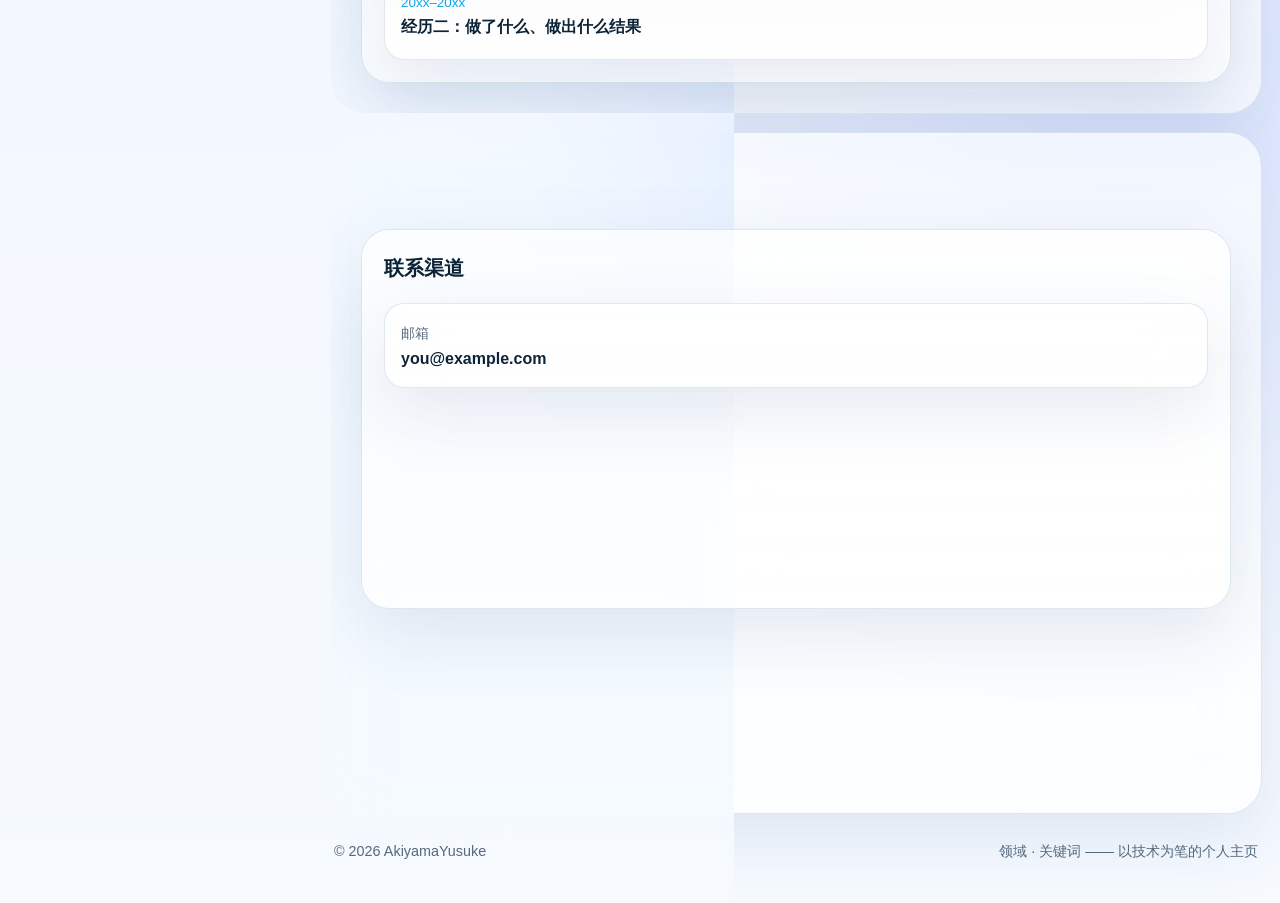
==== commit a8dd140d: "更新通用个人网站模版和网站部署脚本" ====
--- a/index.html
+++ b/index.html
@@ -4,9 +4,9 @@
     <meta charset="utf-8">
     <meta http-equiv="X-UA-Compatible" content="IE=edge">
     <meta name="viewport" content="width=device-width, initial-scale=1">
-    <meta name="description" content="Akiyama Yusuke 的个人主页，展示作品、技能和联系方式。">
-    <meta name="theme-color" content="#eff5ff">
-    <title>Akiyama Yusuke | Personal Home</title>
+    <meta name="description" data-copy-attr="meta.description" data-copy-target="content" content="AkiyamaYusuke · 复合系统工程师。感知 · 渲染 · 传输 —— 图形渲染 × 流媒体 × 嵌入式 × AI，把画面以低延迟、高质量送到任何屏幕。">
+    <meta name="theme-color" content="#e9f1fb">
+    <title data-copy="meta.title">AkiyamaYusuke · 感知·渲染·传输 | 复合系统工程师</title>
     <script>
         (function () {
             if (location.protocol !== 'file:') {
@@ -26,11 +26,12 @@
         })();
     </script>
 
+    <link rel="icon" type="image/svg+xml" href="favicon.svg">
     <link rel="icon" type="image/png" href="favicon.png">
     <link rel="stylesheet" href="css/font-awesome.min.css">
-    <link rel="stylesheet" href="css/main.css?v=20260507f">
-    <link rel="stylesheet" href="css/original-circle-gallery.css?v=20260507o">
-    <link rel="stylesheet" href="css/original-tarot.css?v=20260507j">
+    <link rel="stylesheet" href="css/main.css?v=20260902h">
+    <link rel="stylesheet" href="css/original-circle-gallery.css?v=20260902p">
+    <link rel="stylesheet" href="css/original-tarot.css?v=20260902j">
 </head>
 <body>
     <canvas class="particle-trail" id="particleTrail" aria-hidden="true"></canvas>
@@ -63,31 +64,32 @@
                 <img src="https://avatars.githubusercontent.com/u/79816362?v=4" alt="GitHub 头像" class="brand-avatar" id="brandAvatar">
                 <span class="brand-copy">
                     <strong id="brandName">AkiyamaYusuke</strong>
+                    <span class="brand-sub" data-copy="brand.sub">感知 · 渲染 · 传输</span>
                 </span>
             </a>
 
             <nav class="sidebar-nav" aria-label="主导航">
                 <a href="#home" class="nav-link is-active">
                     <i class="fa fa-home"></i>
-                    <span>首页</span>
+                    <span data-copy="nav.home">首页</span>
                 </a>
                 <a href="#portfolio" class="nav-link">
                     <i class="fa fa-play-circle"></i>
-                    <span>作品</span>
+                    <span data-copy="nav.portfolio">作品</span>
                 </a>
                 <a href="#about" class="nav-link">
-                    <i class="fa fa-diamond"></i>
-                    <span>能力</span>
+                    <i class="fa fa-cogs"></i>
+                    <span data-copy="nav.about">能力</span>
                 </a>
                 <a href="#contact" class="nav-link">
                     <i class="fa fa-envelope"></i>
-                    <span>联系</span>
+                    <span data-copy="nav.contact">联系</span>
                 </a>
             </nav>
 
             <div class="sidebar-actions">
-                <a class="topbar-action" href="#contact">合作咨询</a>
-                <a class="sidebar-ghost" href="#portfolio">进入作品墙</a>
+                <a class="topbar-action" href="#contact" data-copy="nav.cta">合作咨询</a>
+                <a class="sidebar-ghost" href="#portfolio" data-copy="nav.ghost">进入链路</a>
             </div>
         </aside>
 
@@ -99,11 +101,13 @@
                         <div class="background-effects-layer" id="backgroundEffectsLayer" aria-hidden="true"></div>
                         <div class="background-overlay"></div>
                         <div class="home-copy">
-                            <h2>清晰、顺滑、带有舞台感的个人主页。</h2>
+                            <h2 data-copy="home.title">感知 · 渲染 · 传输</h2>
+                            <p class="home-lede" data-copy="home.lede">图形渲染 × 流媒体 —— 把一块屏的画面低延迟编码推流到另一块屏，并触摸控回；从采集到回控的整条链路，是复合系统工程师的主场。</p>
+                            <p class="home-mono" data-copy="home.mono">// 屏幕间的链路，本质是一套流媒体系统</p>
 
                             <div class="home-actions">
-                                <a class="btn btn-primary ripple" href="#portfolio">看作品</a>
-                                <a class="btn btn-secondary ripple" href="#about">看能力</a>
+                                <a class="btn btn-primary ripple" href="#portfolio" data-copy="home.actionPortfolio">看作品</a>
+                                <a class="btn btn-secondary ripple" href="#about" data-copy="home.actionAbout">看能力</a>
                             </div>
                         </div>
                     </div>
@@ -112,8 +116,9 @@
                         <a class="glass-card profile-card tilt-card profile-link" href="https://github.com/AkiyamaYusuke/" target="_blank" rel="noopener noreferrer" aria-label="打开 GitHub 主页">
                             <img src="https://avatars.githubusercontent.com/u/79816362?v=4" alt="GitHub 头像" class="profile-image" id="profileAvatar">
                             <div>
-                                <p class="profile-status"><span></span> Available for collaboration</p>
+                                <p class="profile-status"><span></span><span data-copy="profile.status">复合系统工程师 · ScreenLink / OurNest 作者</span></p>
                                 <h2 id="profileName">AkiyamaYusuke</h2>
+                                <p class="profile-subtitle" data-copy="profile.subtitle">图形渲染 × 流媒体 × 嵌入式 × AI</p>
                             </div>
                         </a>
 
@@ -125,7 +130,7 @@
             <section class="section stage-panel">
                 <div class="section-head reveal">
                     <div>
-                        <h2>一眼看懂我能做什么</h2>
+                        <h2 data-copy="sections.tech.heading">技术纵深</h2>
                     </div>
                 </div>
                 <div class="stats-grid" id="statsGrid"></div>
@@ -134,7 +139,8 @@
             <section id="portfolio" class="section stage-panel">
                 <div class="section-head reveal">
                     <div>
-                        <h2>精选作品</h2>
+                        <h2 data-copy="sections.portfolio.heading">一条链路 · 从采集到回控</h2>
+                        <p class="section-sub" data-copy="sections.portfolio.sub">ScreenLink 已把它跑成「远程看 + 远程控」—— 从屏幕采集、编码传输，到远端渲染与触摸回控；每一环都对应仓库实现与实测数据。</p>
                     </div>
                 </div>
 
@@ -145,18 +151,18 @@
             <section id="about" class="section stage-panel">
                 <div class="section-head reveal">
                     <div>
-                        <h2>能力与经历</h2>
+                        <h2 data-copy="sections.about.heading">能力 · 成长路径</h2>
                     </div>
                 </div>
 
                 <div class="split-grid">
                     <article class="glass-card reveal tilt-card">
-                        <h3>技术重点</h3>
+                        <h3 data-copy="sections.about.skillsHeading">技术重点</h3>
                         <div class="skills-list" id="skillsList"></div>
                     </article>
 
                     <article class="glass-card reveal tilt-card">
-                        <h3>成长路径</h3>
+                        <h3 data-copy="sections.about.timelineHeading">成长路径</h3>
                         <div class="timeline" id="timelineList"></div>
                     </article>
                 </div>
@@ -165,21 +171,21 @@
             <section id="contact" class="section stage-panel">
                 <div class="section-head reveal">
                     <div>
-                        <h2>联系我</h2>
+                        <h2 data-copy="sections.contact.heading">联系我</h2>
                     </div>
                 </div>
 
                 <div class="contact-grid">
                     <article class="glass-card reveal tilt-card">
-                        <h3>联系渠道</h3>
+                        <h3 data-copy="sections.contact.channelsHeading">联系渠道</h3>
                         <div class="contact-list" id="contactList"></div>
                     </article>
 
                     <article class="glass-card reveal tilt-card">
-                        <h3>快速入口</h3>
+                        <h3 data-copy="sections.contact.quickHeading">快速入口</h3>
                         <div class="cta-stack">
-                            <a class="btn btn-primary ripple" href="mailto:pymeia@163.com">发邮件</a>
-                            <a class="btn btn-secondary ripple" href="https://github.com/AkiyamaYusuke/" target="_blank" rel="noopener noreferrer">看 GitHub</a>
+                            <a class="btn btn-primary ripple" href="mailto:pymeia@163.com" data-copy="sections.contact.quickMail">发邮件</a>
+                            <a class="btn btn-secondary ripple" href="https://github.com/AkiyamaYusuke/" target="_blank" rel="noopener noreferrer" data-copy="sections.contact.quickGithub">看 GitHub</a>
                         </div>
                     </article>
                 </div>
@@ -187,14 +193,14 @@
 
             <footer class="footer">
                 <span>© <span id="year"></span> <span id="footerName">Akiyama Yusuke</span></span>
-                <span>Built for a cleaner, smoother personal home.</span>
+                <span data-copy="footer.tagline">PRT · 感知 / 渲染 / 传输 —— 以技术为笔的个人主页</span>
             </footer>
         </main>
     </div>
 
     <section class="live2d-dock" id="live2dDock" aria-label="Live2D 角色">
         <div class="live2d-scale-popover" id="live2dScalePopover">
-            <span>角色大小</span>
+            <span data-copy="live2d.scaleLabel">角色大小</span>
             <input type="range" id="dockScale" min="0.65" max="1.45" step="0.05" value="1">
         </div>
         <div class="live2d-stage" id="dockHandle">
@@ -217,23 +223,23 @@
         </div>
     </section>
 
-    <script src="js/effects/particle-primitives.js?v=20260507b"></script>
-    <script src="js/effects/particle-network-effect.js?v=20260507b"></script>
-    <script src="js/effects/trail-ripple-effect.js?v=20260507b"></script>
-    <script src="js/effects/click-sigil-effect.js?v=20260507b"></script>
-    <script src="js/effects/jellyfish-background-effect.js?v=20260507b"></script>
-    <script src="js/effects/vendor/rainyday.js?v=20260507b"></script>
-    <script src="js/effects/rain-glass-background-effect.js?v=20260507b"></script>
-    <script src="js/config/runtime-path-resolver.js?v=20260507b"></script>
-    <script src="js/config/generated-site-data.js?v=20260507b"></script>
-    <script src="js/data/site-data-loader.js?v=20260507b"></script>
-    <script src="js/settings/site-settings-store.js?v=20260507b"></script>
-    <script src="js/settings/home-settings-config.js?v=20260507d"></script>
-    <script src="js/settings/settings-drawer.js?v=20260507d"></script>
-    <script src="js/features/portfolio-layout-controller.js?v=20260507k"></script>
-    <script src="js/features/tarot-feature.js?v=20260507j"></script>
-    <script src="js/background/background-effects-controller.js?v=20260507b"></script>
-    <script src="js/live2d/live2d-dock-controller.js?v=20260507b"></script>
-    <script src="js/main.js?v=20260507d"></script>
+    <script src="js/effects/particle-primitives.js?v=20260902b"></script>
+    <script src="js/effects/particle-network-effect.js?v=20260902b"></script>
+    <script src="js/effects/trail-ripple-effect.js?v=20260902b"></script>
+    <script src="js/effects/click-sigil-effect.js?v=20260902b"></script>
+    <script src="js/effects/jellyfish-background-effect.js?v=20260902b"></script>
+    <script src="js/effects/vendor/rainyday.js?v=20260902b"></script>
+    <script src="js/effects/rain-glass-background-effect.js?v=20260902b"></script>
+    <script src="js/config/runtime-path-resolver.js?v=20260902b"></script>
+    <script src="js/config/generated-site-data.js?v=20260902c"></script>
+    <script src="js/data/site-data-loader.js?v=20260902b"></script>
+    <script src="js/settings/site-settings-store.js?v=20260902b"></script>
+    <script src="js/settings/home-settings-config.js?v=20260902d"></script>
+    <script src="js/settings/settings-drawer.js?v=20260902d"></script>
+    <script src="js/features/portfolio-layout-controller.js?v=20260902l"></script>
+    <script src="js/features/tarot-feature.js?v=20260902j"></script>
+    <script src="js/background/background-effects-controller.js?v=20260902b"></script>
+    <script src="js/live2d/live2d-dock-controller.js?v=20260902b"></script>
+    <script src="js/main.js?v=20260902f"></script>
 </body>
 </html>
--- a/css/main.css
+++ b/css/main.css
@@ -1,19 +1,20 @@
 :root {
-    --bg: #eff4fb;
-    --bg-2: #f8fbff;
+    --bg: #e9f1fb;
+    --bg-2: #f6faff;
     --panel: rgba(255, 255, 255, 0.72);
     --panel-strong: rgba(255, 255, 255, 0.9);
     --panel-soft: rgba(255, 255, 255, 0.48);
-    --line: rgba(96, 122, 168, 0.16);
-    --line-strong: rgba(96, 122, 168, 0.24);
-    --text: #1d2940;
-    --muted: rgba(49, 66, 97, 0.72);
-    --accent: #72bfff;
-    --accent-2: #f4b6d7;
-    --accent-3: #b3d8ff;
-    --success: #60e39e;
-    --shadow: 0 24px 70px rgba(88, 113, 154, 0.12);
-    --shadow-strong: 0 32px 110px rgba(88, 113, 154, 0.18);
+    --line: rgba(72, 104, 148, 0.16);
+    --line-strong: rgba(72, 104, 148, 0.26);
+    --text: #0c2338;
+    --muted: rgba(23, 48, 76, 0.72);
+    --accent: #0ea5e9;
+    --accent-2: #0ec2c0;
+    --accent-3: #6d8dff;
+    --success: #1fb978;
+    --font-mono: "Cascadia Code", "JetBrains Mono", Consolas, "SF Mono", monospace;
+    --shadow: 0 24px 70px rgba(64, 96, 148, 0.13);
+    --shadow-strong: 0 32px 110px rgba(64, 96, 148, 0.2);
     --radius-xl: 34px;
     --radius-lg: 28px;
     --radius-md: 20px;
@@ -27,20 +28,20 @@
 }
 
 html[data-theme="dark"] {
-    --bg: #09111d;
-    --bg-2: #0d1728;
-    --panel: rgba(18, 26, 43, 0.72);
-    --panel-strong: rgba(18, 26, 43, 0.92);
-    --panel-soft: rgba(18, 26, 43, 0.54);
+    --bg: #070d16;
+    --bg-2: #0b1524;
+    --panel: rgba(13, 22, 38, 0.72);
+    --panel-strong: rgba(13, 22, 38, 0.92);
+    --panel-soft: rgba(13, 22, 38, 0.54);
     --line: rgba(255, 255, 255, 0.1);
     --line-strong: rgba(255, 255, 255, 0.18);
-    --text: rgba(255, 255, 255, 0.94);
-    --muted: rgba(255, 255, 255, 0.72);
-    --accent: #84d4ff;
-    --accent-2: #f4a8d0;
-    --accent-3: #9ab9ff;
-    --shadow: 0 24px 90px rgba(0, 0, 0, 0.28);
-    --shadow-strong: 0 36px 130px rgba(0, 0, 0, 0.42);
+    --text: #d9e6ff;
+    --muted: rgba(201, 218, 255, 0.72);
+    --accent: #31e0c6;
+    --accent-2: #54b6ff;
+    --accent-3: #8a7bff;
+    --shadow: 0 24px 90px rgba(0, 0, 0, 0.32);
+    --shadow-strong: 0 36px 130px rgba(0, 0, 0, 0.46);
 }
 
 * {
@@ -56,9 +57,9 @@
     min-height: 100vh;
     color: var(--text);
     background:
-        radial-gradient(circle at 8% 24%, rgba(244, 182, 215, 0.28), transparent 18%),
-        radial-gradient(circle at 91% 18%, rgba(114, 191, 255, 0.28), transparent 22%),
-        radial-gradient(circle at 88% 80%, rgba(114, 191, 255, 0.16), transparent 18%),
+        radial-gradient(circle at 8% 24%, rgba(14, 194, 192, 0.22), transparent 18%),
+        radial-gradient(circle at 91% 18%, rgba(14, 165, 233, 0.26), transparent 22%),
+        radial-gradient(circle at 88% 80%, rgba(109, 141, 255, 0.18), transparent 18%),
         linear-gradient(180deg, var(--bg) 0%, var(--bg-2) 100%);
     font-family: -apple-system, BlinkMacSystemFont, "SF Pro Display", "SF Pro Text", "Segoe UI", sans-serif;
     line-height: 1.6;
@@ -113,6 +114,12 @@
     border: 0;
     background: none;
     color: inherit;
+}
+
+/* 主题自适应焦点环：跟随 --accent（浅色蓝 / 深色青） */
+:where(a, button, [role="button"], [tabindex], summary, input, textarea, select):focus-visible {
+    outline: 2px solid color-mix(in srgb, var(--accent) 78%, transparent);
+    outline-offset: 2px;
 }
 
 .page-shell {
@@ -140,13 +147,13 @@
 .orb-pink {
     left: 18px;
     top: 84px;
-    background: linear-gradient(180deg, rgba(255, 214, 228, 0.82), rgba(255, 196, 222, 0.08));
+    background: linear-gradient(180deg, rgba(74, 222, 210, 0.56), rgba(14, 165, 233, 0.06));
 }
 
 .orb-blue {
     right: 22px;
     top: 64px;
-    background: linear-gradient(180deg, rgba(168, 226, 255, 0.82), rgba(168, 226, 255, 0.1));
+    background: linear-gradient(180deg, rgba(109, 141, 255, 0.5), rgba(56, 189, 248, 0.08));
 }
 
 .glass-panel,
@@ -199,7 +206,7 @@
     padding: 0 3px 0 7px;
     border-radius: 0 12px 12px 0;
     border: 1px solid var(--line);
-    background: linear-gradient(180deg, rgba(255,255,255,0.9), rgba(230,243,255,0.82), rgba(251,230,242,0.82));
+    background: linear-gradient(180deg, color-mix(in srgb, var(--panel-strong) 72%, transparent), color-mix(in srgb, var(--panel) 66%, transparent), color-mix(in srgb, var(--panel-soft) 74%, transparent));
     box-shadow: var(--shadow);
     backdrop-filter: blur(18px) saturate(150%);
     overflow: hidden;
@@ -243,7 +250,7 @@
 }
 
 .settings-trigger.is-open {
-    background: linear-gradient(180deg, rgba(255,255,255,0.98), rgba(210,235,255,0.88), rgba(247,220,236,0.88));
+    background: linear-gradient(180deg, color-mix(in srgb, var(--panel-strong) 98%, transparent), color-mix(in srgb, var(--panel-strong) 84%, transparent), color-mix(in srgb, var(--panel-strong) 78%, transparent));
 }
 
 .settings-drawer {
@@ -271,7 +278,7 @@
     padding: 20px;
     border-radius: 28px;
     border: 1px solid var(--line);
-    background: linear-gradient(180deg, rgba(255,255,255,0.94), rgba(239,246,255,0.88), rgba(252,236,244,0.88));
+    background: linear-gradient(180deg, color-mix(in srgb, var(--panel-strong) 92%, transparent), color-mix(in srgb, var(--panel) 84%, transparent), color-mix(in srgb, var(--panel-soft) 90%, transparent));
     box-shadow: var(--shadow-strong);
     backdrop-filter: blur(22px) saturate(160%);
     opacity: 0;
@@ -299,7 +306,8 @@
     height: 40px;
     border-radius: 14px;
     border: 1px solid var(--line);
-    background: rgba(255,255,255,0.58);
+    background: color-mix(in srgb, var(--panel-soft) 82%, transparent);
+    color: var(--muted);
 }
 
 .settings-drawer__content,
@@ -318,7 +326,7 @@
     padding: 16px;
     border-radius: 22px;
     border: 1px solid var(--line);
-    background: rgba(255,255,255,0.34);
+    background: color-mix(in srgb, var(--panel-soft) 62%, transparent);
 }
 
 .settings-section__head h3,
@@ -332,7 +340,7 @@
     padding: 14px;
     border-radius: 18px;
     border: 1px solid var(--line);
-    background: rgba(255,255,255,0.48);
+    background: color-mix(in srgb, var(--panel-soft) 78%, transparent);
 }
 
 .settings-action {
@@ -344,7 +352,7 @@
     padding: 16px;
     border-radius: 18px;
     border: 1px dashed color-mix(in srgb, var(--line-strong) 88%, transparent);
-    background: linear-gradient(135deg, rgba(255,255,255,0.58), rgba(233,243,255,0.42), rgba(249,231,241,0.34));
+    background: linear-gradient(135deg, color-mix(in srgb, var(--panel-soft) 90%, transparent), color-mix(in srgb, var(--panel-soft) 66%, transparent), color-mix(in srgb, var(--panel-soft) 52%, transparent));
     text-align: left;
     transition: transform 180ms ease, border-color 180ms ease, background 180ms ease, box-shadow 180ms ease;
 }
@@ -353,7 +361,7 @@
 .settings-action:focus-visible {
     transform: translateY(-1px);
     border-color: color-mix(in srgb, var(--accent) 42%, var(--line-strong));
-    box-shadow: inset 0 1px 0 rgba(255,255,255,0.5), 0 14px 28px rgba(114, 191, 255, 0.12);
+    box-shadow: inset 0 1px 0 color-mix(in srgb, var(--panel-strong) 46%, transparent), 0 14px 28px rgba(114, 191, 255, 0.12);
 }
 
 .settings-action__copy {
@@ -377,9 +385,9 @@
     width: 42px;
     height: 42px;
     border-radius: 14px;
-    border: 1px solid rgba(255,255,255,0.38);
-    background: rgba(255,255,255,0.52);
-    color: color-mix(in srgb, var(--text) 82%, transparent);
+    border: 1px solid var(--line);
+    background: color-mix(in srgb, var(--panel-soft) 86%, transparent);
+    color: color-mix(in srgb, var(--accent) 88%, transparent);
 }
 
 .settings-choice {
@@ -390,15 +398,16 @@
     padding: 12px 10px;
     border-radius: 14px;
     border: 1px solid var(--line);
-    background: rgba(255,255,255,0.45);
+    background: color-mix(in srgb, var(--panel-soft) 76%, transparent);
     color: var(--muted);
 }
 
 .settings-choice__option.is-active,
 .settings-toggle.is-active {
     color: var(--text);
-    background: linear-gradient(135deg, rgba(255,255,255,0.96), rgba(223,242,255,0.84), rgba(249,226,239,0.8));
-    border-color: var(--line-strong);
+    background: linear-gradient(135deg, color-mix(in srgb, var(--panel-strong) 96%, transparent), color-mix(in srgb, var(--accent) 18%, var(--panel-strong)));
+    border-color: color-mix(in srgb, var(--accent) 55%, var(--line-strong));
+    box-shadow: inset 0 1px 0 color-mix(in srgb, var(--panel-strong) 42%, transparent);
 }
 
 .settings-range {
@@ -442,8 +451,8 @@
 }
 
 .settings-toggle.is-active .settings-toggle__pill {
-    background: linear-gradient(135deg, rgba(114, 191, 255, 0.9), rgba(244, 182, 215, 0.76));
-    border-color: rgba(114, 191, 255, 0.28);
+    background: linear-gradient(135deg, rgba(56, 189, 248, 0.92), rgba(20, 194, 184, 0.78));
+    border-color: rgba(56, 189, 248, 0.28);
 }
 
 .settings-toggle.is-active .settings-toggle__dot {
@@ -459,8 +468,8 @@
     margin-left: -9px;
     margin-top: -9px;
     border-radius: 50%;
-    border: 1px solid rgba(114, 191, 255, 0.72);
-    box-shadow: 0 0 0 8px rgba(244, 182, 215, 0.14);
+    border: 1px solid rgba(56, 189, 248, 0.72);
+    box-shadow: 0 0 0 8px rgba(20, 194, 184, 0.14);
     pointer-events: none;
     z-index: 119;
     animation: pointer-burst 620ms ease-out forwards;
@@ -494,7 +503,7 @@
     gap: 16px;
     padding: 18px;
     border-radius: 24px;
-    background: rgba(255, 255, 255, 0.28);
+    background: color-mix(in srgb, var(--panel-soft) 58%, transparent);
     transition: transform 180ms ease, background 180ms ease, box-shadow 180ms ease;
 }
 
@@ -566,7 +575,7 @@
     border: 1px solid var(--line);
     border-radius: 18px;
     color: var(--muted);
-    background: rgba(255, 255, 255, 0.22);
+    background: color-mix(in srgb, var(--panel-soft) 46%, transparent);
 }
 
 .nav-link i {
@@ -576,9 +585,23 @@
 
 .nav-link.is-active {
     color: var(--text);
-    background: linear-gradient(135deg, rgba(255, 255, 255, 0.96), rgba(234, 244, 255, 0.82), rgba(251, 234, 244, 0.76));
-    border-color: var(--line-strong);
-    box-shadow: inset 0 1px 0 rgba(255, 255, 255, 0.7), 0 16px 30px rgba(120, 168, 217, 0.12);
+    background: linear-gradient(135deg, color-mix(in srgb, var(--panel-strong) 96%, transparent), color-mix(in srgb, var(--accent) 16%, var(--panel-strong)));
+    border-color: color-mix(in srgb, var(--accent) 52%, var(--line-strong));
+    box-shadow: inset 0 1px 0 color-mix(in srgb, var(--panel-strong) 46%, transparent), 0 16px 30px rgba(120, 168, 217, 0.12);
+}
+
+.nav-link.is-active i {
+    color: var(--accent);
+}
+
+.brand-sub {
+    font-family: var(--font-mono);
+    font-size: 0.74rem;
+    letter-spacing: 0.14em;
+    color: var(--accent);
+    white-space: nowrap;
+    overflow: hidden;
+    text-overflow: ellipsis;
 }
 
 .theme-card,
@@ -605,8 +628,15 @@
 .topbar-action,
 .btn-primary {
     color: #102034;
-    background: linear-gradient(135deg, rgba(255, 255, 255, 0.98), rgba(221, 240, 255, 0.92), rgba(250, 220, 238, 0.88));
+    background: linear-gradient(135deg, rgba(255, 255, 255, 0.98), rgba(221, 240, 255, 0.92), rgba(210, 240, 247, 0.88));
     box-shadow: 0 16px 34px rgba(115, 176, 224, 0.18);
+}
+
+html[data-theme="dark"] .topbar-action,
+html[data-theme="dark"] .btn-primary {
+    color: #061a29;
+    background: linear-gradient(135deg, color-mix(in srgb, var(--accent) 88%, #0a2233), color-mix(in srgb, var(--accent-2) 78%, #071d2c));
+    box-shadow: 0 16px 34px rgba(0, 0, 0, 0.34);
 }
 
 .topbar-action,
@@ -669,8 +699,8 @@
     position: absolute;
     inset: -18%;
     background:
-        radial-gradient(circle at var(--cursor-x) var(--cursor-y), rgba(255, 214, 233, 0.15), transparent 20%),
-        radial-gradient(circle at calc(var(--cursor-x) + 8%) calc(var(--cursor-y) + 4%), rgba(114, 191, 255, 0.12), transparent 18%);
+        radial-gradient(circle at var(--cursor-x) var(--cursor-y), rgba(74, 222, 210, 0.14), transparent 20%),
+        radial-gradient(circle at calc(var(--cursor-x) + 8%) calc(var(--cursor-y) + 4%), rgba(56, 189, 248, 0.14), transparent 18%);
     pointer-events: none;
 }
 
@@ -774,8 +804,8 @@
     inset: 0;
     background:
         linear-gradient(90deg, rgba(17, 23, 36, 0.58) 0%, rgba(17, 23, 36, 0.34) 38%, rgba(17, 23, 36, 0.16) 100%),
-        radial-gradient(circle at 24% 72%, rgba(244, 182, 215, 0.22), transparent 26%),
-        radial-gradient(circle at 82% 20%, rgba(114, 191, 255, 0.2), transparent 28%);
+        radial-gradient(circle at 24% 72%, rgba(20, 194, 184, 0.16), transparent 26%),
+        radial-gradient(circle at 82% 20%, rgba(56, 189, 248, 0.16), transparent 28%);
     opacity: var(--background-overlay-opacity);
 }
 
@@ -870,6 +900,33 @@
     max-width: 10.5ch;
 }
 
+.home-copy .home-lede {
+    margin: 18px 0 0;
+    font-size: clamp(1.02rem, 1.7vw, 1.24rem);
+    line-height: 1.7;
+    color: rgba(255, 255, 255, 0.9);
+}
+
+.home-copy .home-mono {
+    margin: 14px 0 0;
+    font-family: var(--font-mono);
+    font-size: clamp(0.78rem, 1.2vw, 0.92rem);
+    letter-spacing: 0.06em;
+    color: rgba(140, 240, 224, 0.9);
+}
+
+.home-copy .home-mono::before {
+    content: "";
+    display: inline-block;
+    width: 7px;
+    height: 7px;
+    margin-right: 10px;
+    border-radius: 50%;
+    background: #31e0c6;
+    box-shadow: 0 0 14px rgba(49, 224, 198, 0.9);
+    vertical-align: 2px;
+}
+
 .home-actions,
 .cta-stack {
     display: flex;
@@ -918,12 +975,22 @@
     font-size: 0.88rem;
 }
 
-.profile-status span {
+.profile-status span:first-child {
     width: 10px;
     height: 10px;
     border-radius: 50%;
     background: var(--success);
     box-shadow: 0 0 18px rgba(96, 227, 158, 0.56);
+    flex: none;
+}
+
+.profile-status [data-copy] {
+    color: inherit;
+    width: auto;
+    height: auto;
+    border-radius: 0;
+    background: none;
+    box-shadow: none;
 }
 
 .profile-card h2 {
@@ -931,6 +998,14 @@
     font-size: 1.8rem;
 }
 
+.profile-card .profile-subtitle {
+    margin: 8px 0 0;
+    font-family: var(--font-mono);
+    font-size: 0.8rem;
+    letter-spacing: 0.05em;
+    color: var(--accent);
+}
+
 .home-metrics {
     display: grid;
     grid-template-columns: repeat(3, minmax(0, 1fr));
@@ -944,8 +1019,9 @@
 
 .metric-card strong {
     display: block;
-    font-size: 2rem;
-    line-height: 1.02;
+    font-size: clamp(1.35rem, 2.2vw, 2rem);
+    line-height: 1.08;
+    overflow-wrap: break-word;
 }
 
 .metric-card span {
@@ -967,6 +1043,19 @@
     font-size: clamp(2rem, 3.5vw, 3.3rem);
 }
 
+.section-head .section-sub {
+    margin: 10px 0 0;
+    color: var(--muted);
+    font-size: 0.98rem;
+    line-height: 1.75;
+    max-width: 64ch;
+}
+
+.section-head .section-sub::first-line {
+    font-family: var(--font-mono);
+    letter-spacing: 0.04em;
+}
+
 .stats-grid,
 .projects-grid {
     display: grid;
@@ -989,11 +1078,21 @@
     font-size: 0.86rem;
 }
 
+/* 技术纵深卡:label 是卡片标题(醒目标题),value 是长描述(正文) */
+.stat-card .label {
+    color: var(--text);
+    font-size: 1.3rem;
+    font-weight: 700;
+    letter-spacing: -0.02em;
+    line-height: 1.15;
+}
+
 .stat-card .value {
-    margin-top: 12px;
-    font-size: 1.55rem;
-    font-weight: 700;
-    letter-spacing: -0.03em;
+    margin-top: 10px;
+    color: var(--muted);
+    font-size: 0.92rem;
+    font-weight: 400;
+    line-height: 1.65;
 }
 
 .filter-bar {
@@ -1009,7 +1108,10 @@
 }
 
 .filter-btn.is-active {
-    background: linear-gradient(135deg, rgba(255, 255, 255, 0.98), rgba(223, 242, 255, 0.84), rgba(248, 224, 238, 0.78));
+    color: var(--text);
+    border-color: color-mix(in srgb, var(--accent) 58%, var(--line-strong));
+    background: linear-gradient(135deg, color-mix(in srgb, var(--panel-strong) 96%, transparent), color-mix(in srgb, var(--accent) 20%, var(--panel-strong)));
+    box-shadow: inset 0 1px 0 color-mix(in srgb, var(--panel-strong) 40%, transparent);
 }
 
 .project-card {
@@ -1203,8 +1305,8 @@
     inset: 18% 21%;
     border-radius: 50%;
     background:
-        radial-gradient(circle, rgba(114, 191, 255, 0.08), transparent 56%),
-        radial-gradient(circle at 70% 30%, rgba(244, 182, 215, 0.08), transparent 42%);
+        radial-gradient(circle, rgba(56, 189, 248, 0.08), transparent 56%),
+        radial-gradient(circle at 70% 30%, rgba(20, 194, 184, 0.08), transparent 42%);
     filter: blur(12px);
     pointer-events: none;
 }
@@ -1319,7 +1421,7 @@
     padding: 24px;
     border-radius: 32px;
     border: 1px solid var(--line);
-    background: linear-gradient(180deg, rgba(255,255,255,0.96), rgba(237,244,255,0.92), rgba(251,236,245,0.9));
+    background: linear-gradient(180deg, color-mix(in srgb, var(--panel-strong) 94%, transparent), color-mix(in srgb, var(--panel) 86%, transparent), color-mix(in srgb, var(--panel-soft) 92%, transparent));
     box-shadow: var(--shadow-strong);
     backdrop-filter: blur(24px) saturate(155%);
     opacity: 0;
@@ -1407,8 +1509,8 @@
 .tarot-feature__spread:hover,
 .tarot-feature__spread:focus-visible {
     transform: translateY(-1px);
-    border-color: var(--line-strong);
-    background: linear-gradient(135deg, rgba(255,255,255,0.98), rgba(223,242,255,0.84), rgba(249,226,239,0.8));
+    border-color: color-mix(in srgb, var(--accent) 52%, var(--line-strong));
+    background: linear-gradient(135deg, color-mix(in srgb, var(--panel-strong) 96%, transparent), color-mix(in srgb, var(--accent) 20%, var(--panel-strong)));
 }
 
 .tarot-feature__cards {
@@ -1467,15 +1569,15 @@
 
 .tarot-feature__card-face--back {
     background:
-        radial-gradient(circle at 30% 24%, rgba(244, 182, 215, 0.22), transparent 20%),
-        radial-gradient(circle at 72% 76%, rgba(114, 191, 255, 0.22), transparent 24%),
+        radial-gradient(circle at 30% 24%, rgba(20, 194, 184, 0.2), transparent 20%),
+        radial-gradient(circle at 72% 76%, rgba(56, 189, 248, 0.22), transparent 24%),
         linear-gradient(145deg, rgba(28, 38, 58, 0.98), rgba(43, 58, 86, 0.94));
     color: rgba(255,255,255,0.94);
 }
 
 .tarot-feature__card-face--front {
     transform: rotateY(180deg);
-    background: linear-gradient(180deg, rgba(255,255,255,0.98), rgba(241,246,255,0.94), rgba(250,236,244,0.92));
+    background: linear-gradient(180deg, rgba(255,255,255,0.98), rgba(241,246,255,0.94), rgba(235,246,248,0.94));
 }
 
 .tarot-feature__card-back-core {
@@ -1533,7 +1635,7 @@
     display: grid;
     place-items: center;
     border-radius: 20px;
-    background: linear-gradient(145deg, rgba(114, 191, 255, 0.22), rgba(244, 182, 215, 0.26));
+    background: linear-gradient(145deg, rgba(56, 189, 248, 0.22), rgba(20, 194, 184, 0.26));
     font-size: 1.8rem;
 }
 
@@ -1573,8 +1675,8 @@
 }
 
 .tarot-feature__badge.is-reversed {
-    background: rgba(244, 182, 215, 0.2);
-    color: #a24c76;
+    background: rgba(245, 158, 11, 0.16);
+    color: #9a6b0a;
 }
 
 .tarot-feature__result-head span,
--- a/css/original-circle-gallery.css
+++ b/css/original-circle-gallery.css
@@ -55,7 +55,7 @@
     font-size: 0.72rem;
     line-height: 1;
     letter-spacing: -0.02em;
-    color: #111;
+    color: var(--text);
     font-family: "Jura", "Segoe UI", sans-serif;
     white-space: nowrap;
 }
@@ -65,7 +65,7 @@
     font-size: 0.72rem;
     letter-spacing: 0.12em;
     text-transform: uppercase;
-    color: rgba(20, 28, 42, 0.52);
+    color: var(--muted);
     overflow-wrap: anywhere;
 }
 
@@ -107,7 +107,14 @@
 .source-gallery-item a:hover,
 .source-gallery-item a:focus-visible {
     transform: scale(1.06);
-    box-shadow: 0 24px 40px rgba(69, 95, 138, 0.24);
+}
+
+.source-gallery-item a:focus-visible {
+    outline: none;
+    border-color: color-mix(in srgb, var(--accent) 72%, var(--line-strong));
+    box-shadow:
+        0 0 0 3px color-mix(in srgb, var(--accent) 55%, transparent),
+        0 24px 40px rgba(69, 95, 138, 0.24);
 }
 
 .source-gallery-wrapper:has(> .source-gallery-item:hover) > .source-gallery-item:hover + .source-gallery-item,
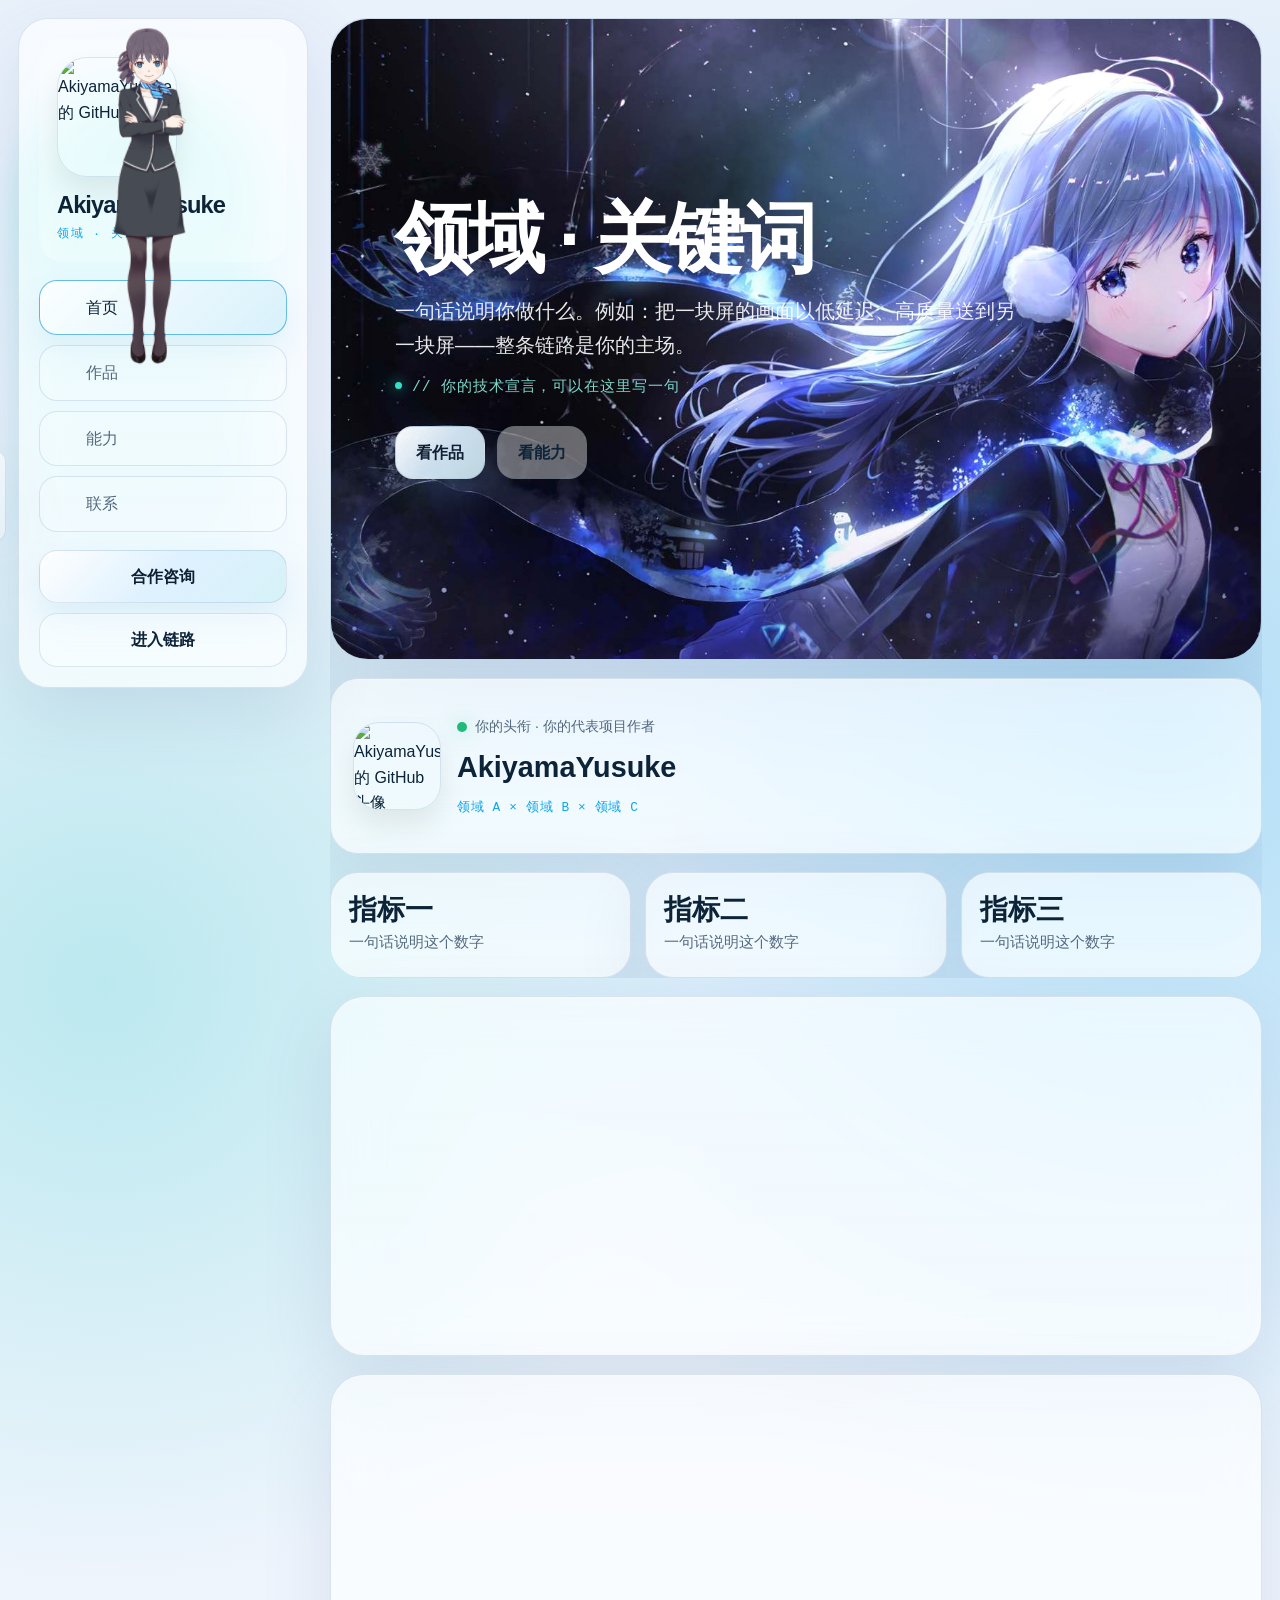
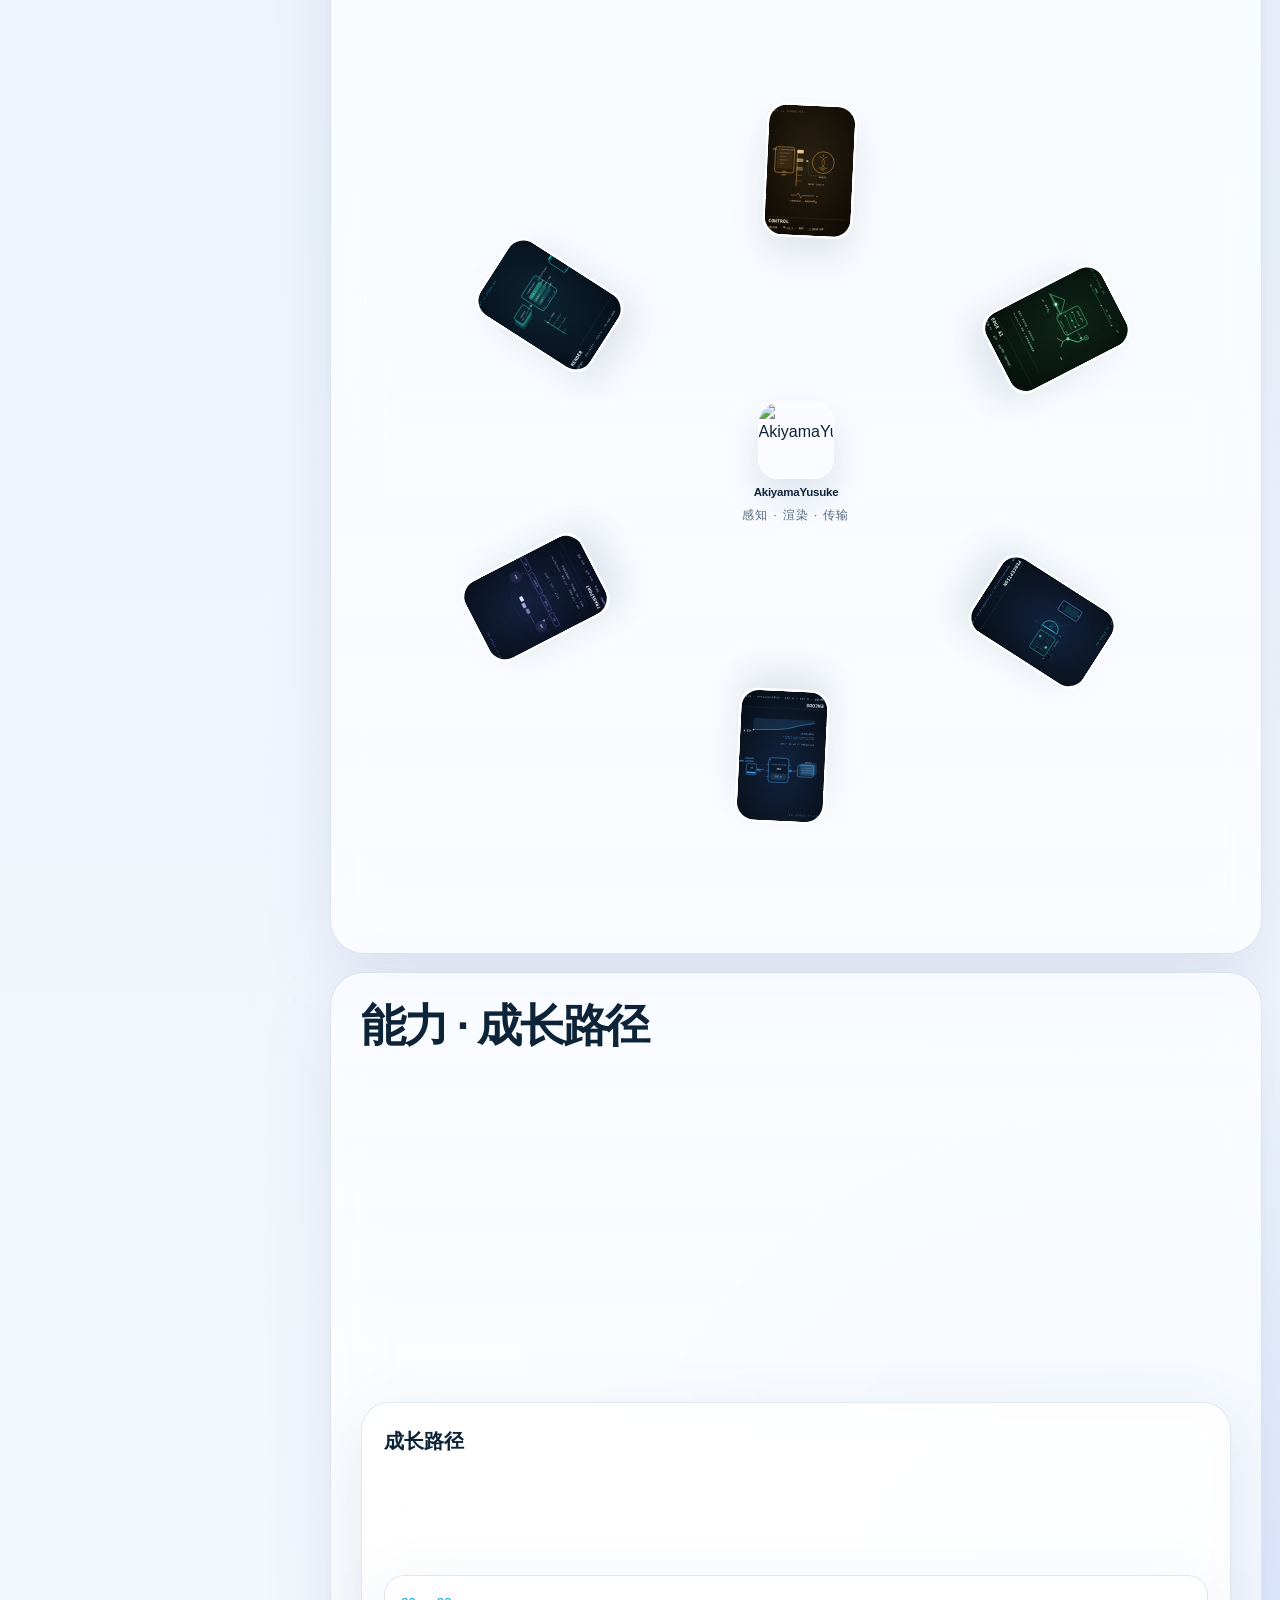
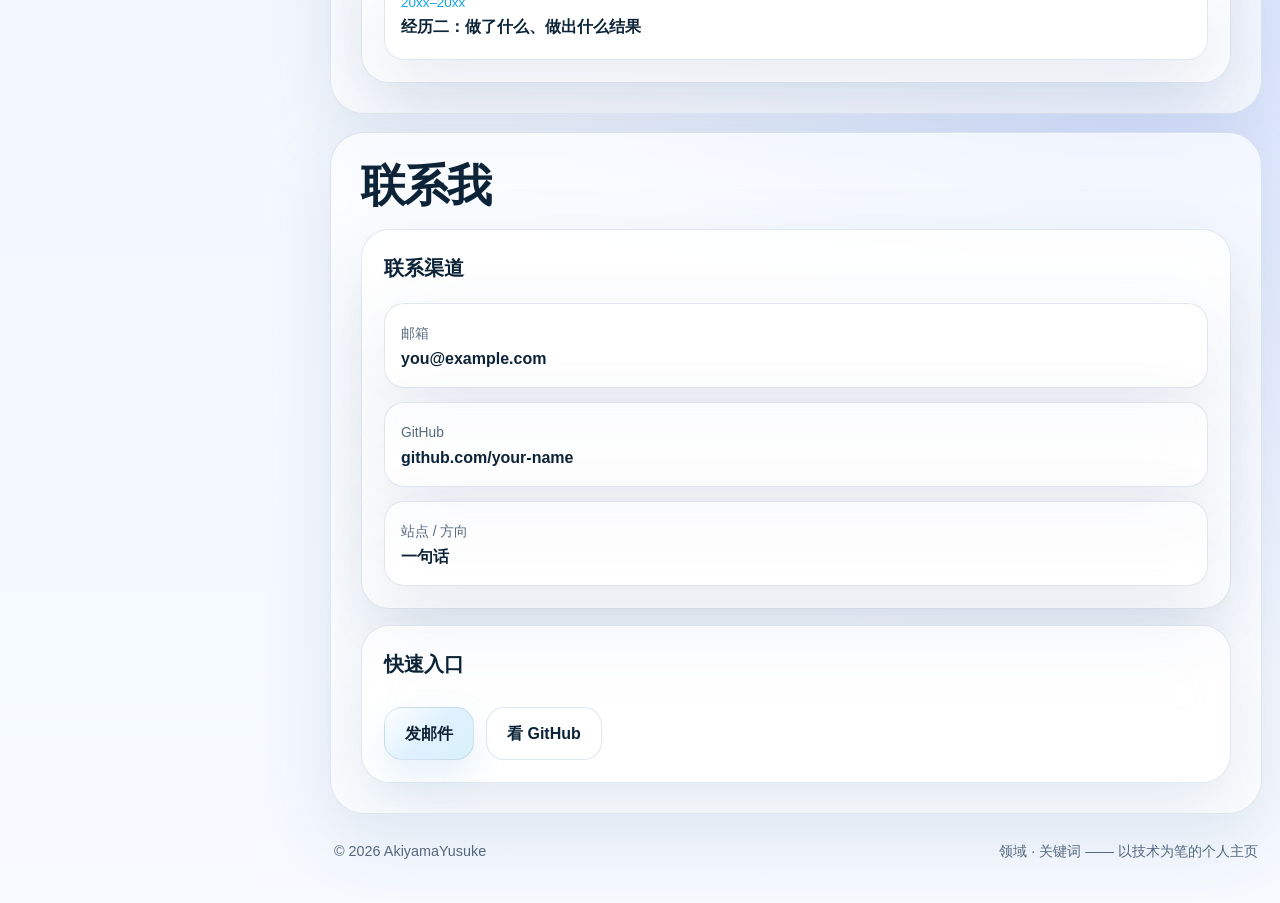
==== commit cfefdbf9: "渲染出图速度优化" ====
--- a/index.html
+++ b/index.html
@@ -232,7 +232,7 @@
     <script src="js/effects/rain-glass-background-effect.js?v=20260902b"></script>
     <script src="js/config/runtime-path-resolver.js?v=20260902b"></script>
     <script src="js/config/generated-site-data.js?v=20260902c"></script>
-    <script src="js/data/site-data-loader.js?v=20260902b"></script>
+    <script src="js/data/site-data-loader.js?v=20260903a"></script>
     <script src="js/settings/site-settings-store.js?v=20260902b"></script>
     <script src="js/settings/home-settings-config.js?v=20260902d"></script>
     <script src="js/settings/settings-drawer.js?v=20260902d"></script>
@@ -240,6 +240,6 @@
     <script src="js/features/tarot-feature.js?v=20260902j"></script>
     <script src="js/background/background-effects-controller.js?v=20260902b"></script>
     <script src="js/live2d/live2d-dock-controller.js?v=20260902b"></script>
-    <script src="js/main.js?v=20260902f"></script>
+    <script src="js/main.js?v=20260903b"></script>
 </body>
 </html>
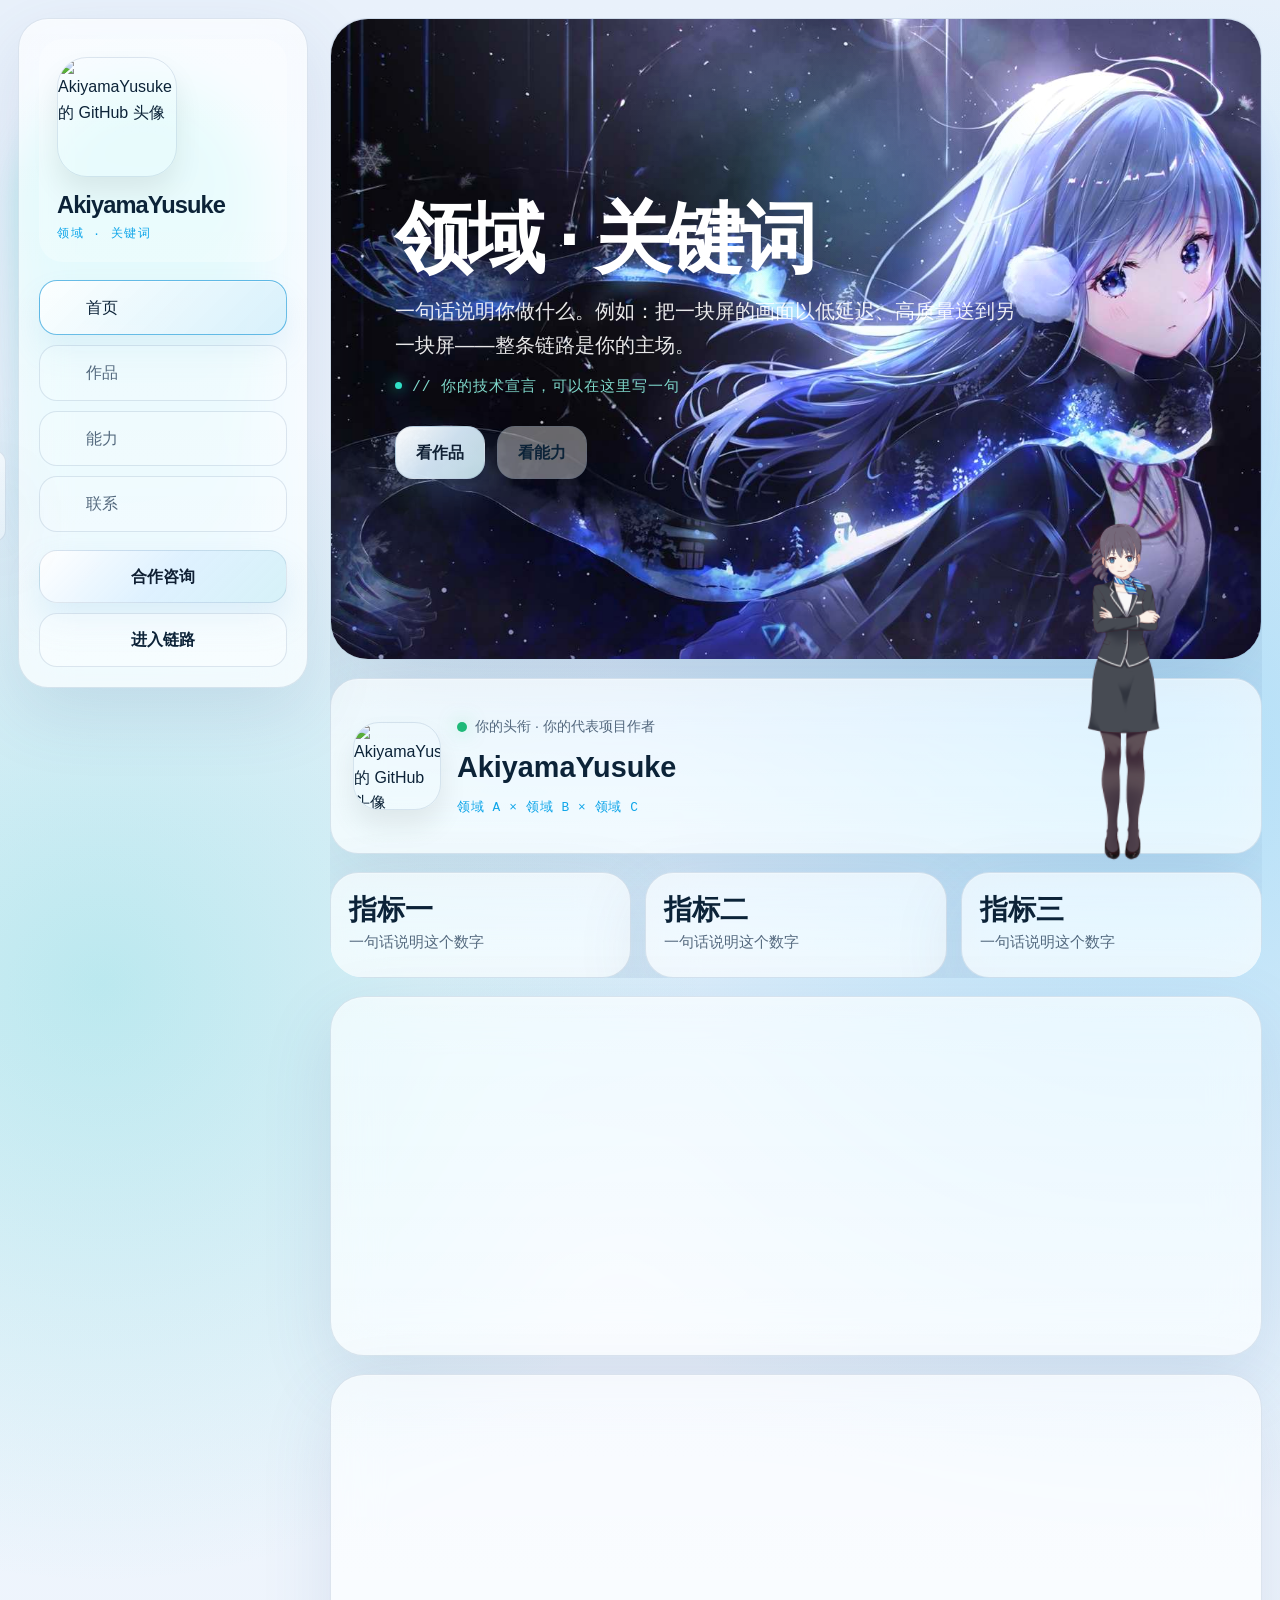
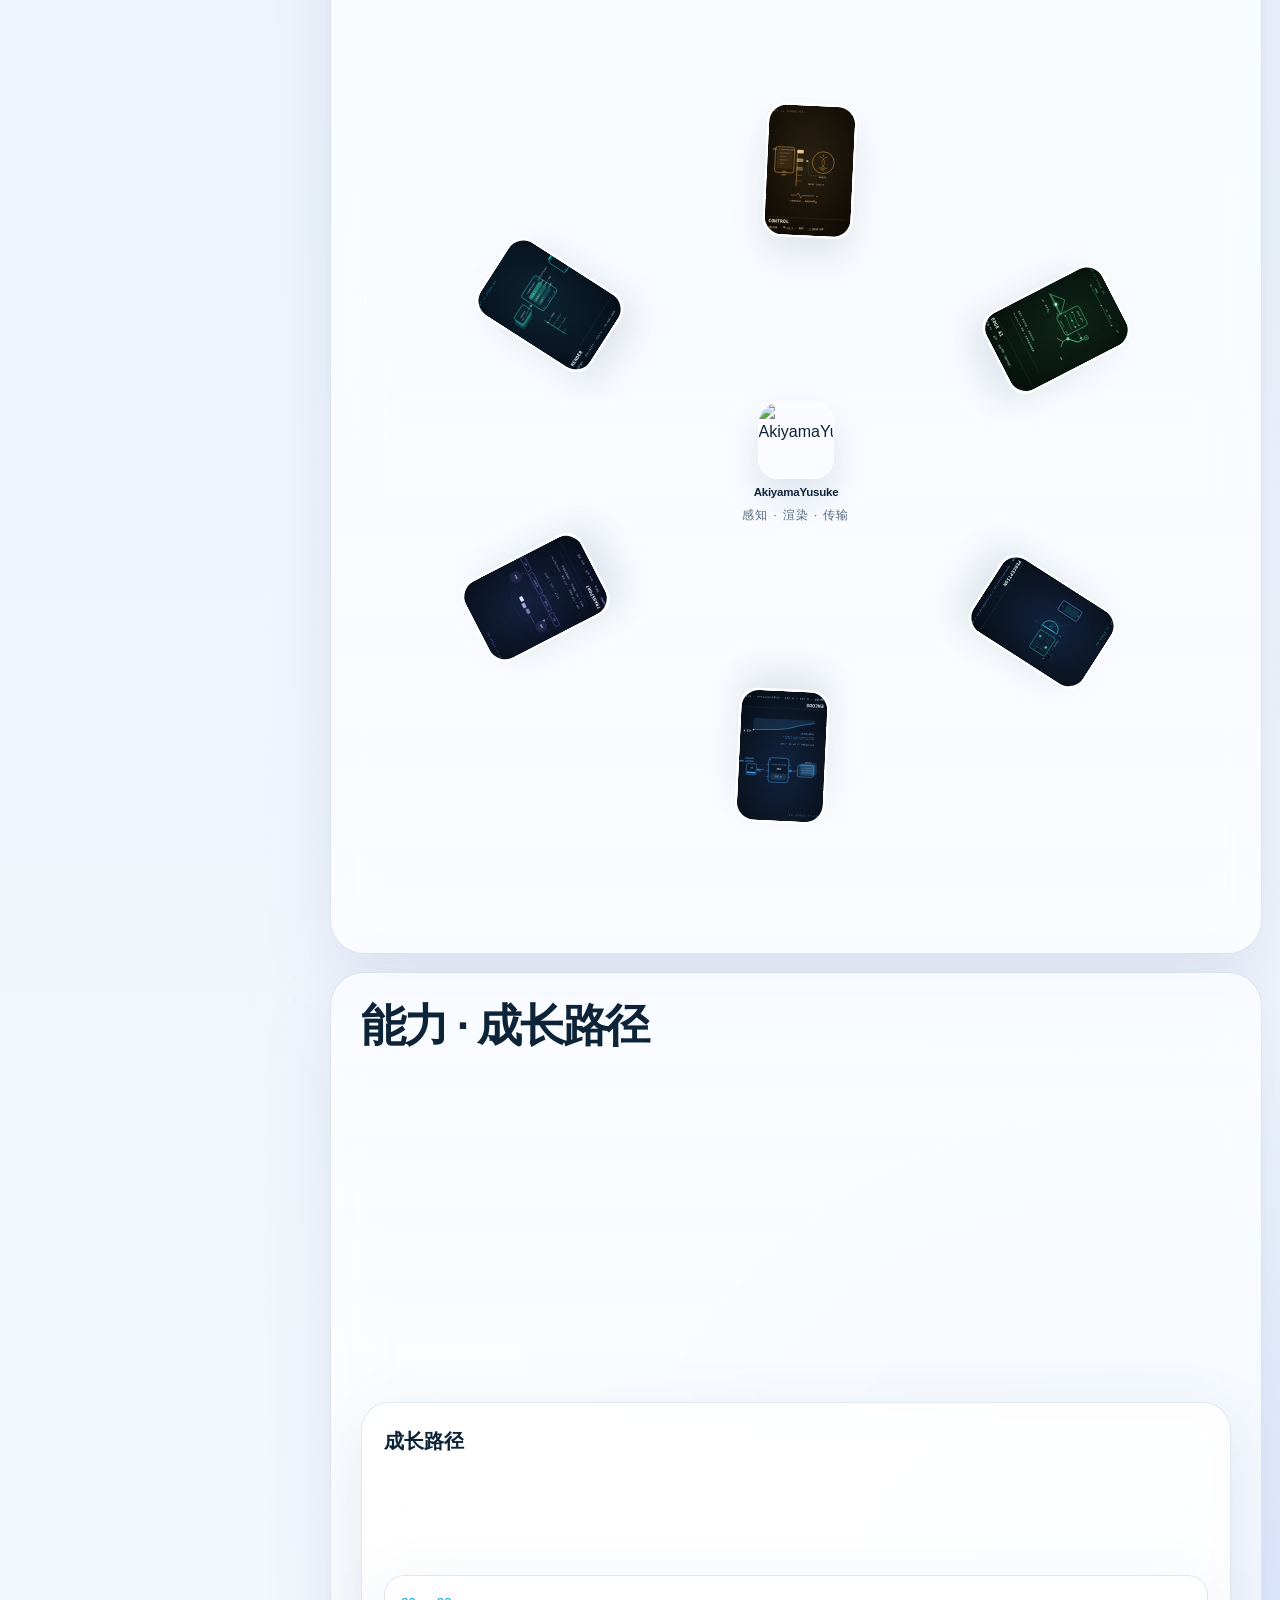
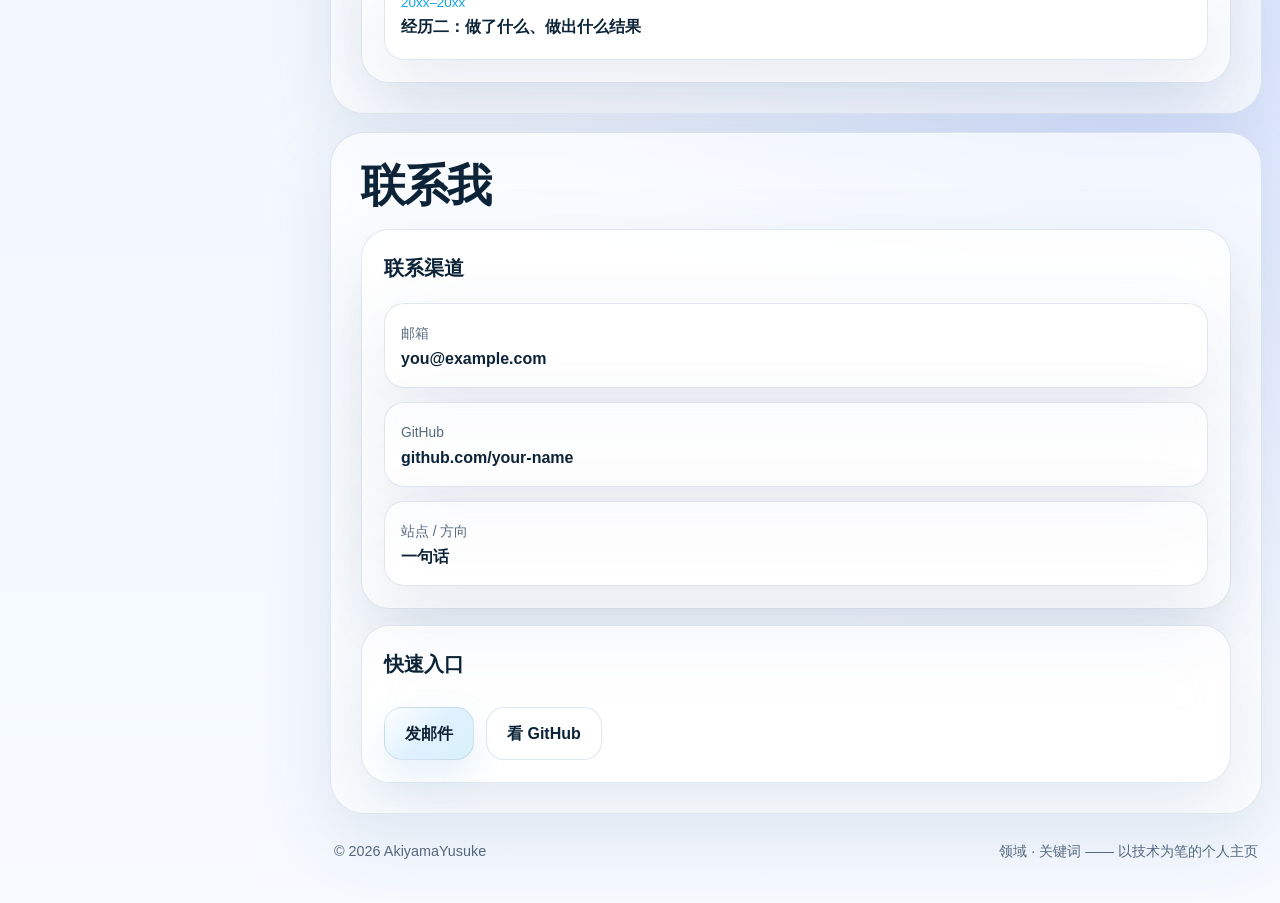
==== commit 20c30c0e: "增加自动换icon功能" ====
--- a/index.html
+++ b/index.html
@@ -22,12 +22,12 @@
             probe.onerror = function () {
                 document.documentElement.setAttribute('data-runtime-mode', 'file-fallback');
             };
-            probe.src = `${serviceBase}/favicon.png?probe=20260507c`;
+            probe.src = `${serviceBase}/img/brand/favicon.png?probe=20260507c`;
         })();
     </script>
 
-    <link rel="icon" type="image/svg+xml" href="favicon.svg">
-    <link rel="icon" type="image/png" href="favicon.png">
+    <!-- 站点图标:想换图,直接覆盖 img/brand/favicon.png 即可,无需改这里 -->
+    <link rel="icon" type="image/png" href="img/brand/favicon.png">
     <link rel="stylesheet" href="css/font-awesome.min.css">
     <link rel="stylesheet" href="css/main.css?v=20260902h">
     <link rel="stylesheet" href="css/original-circle-gallery.css?v=20260902p">
